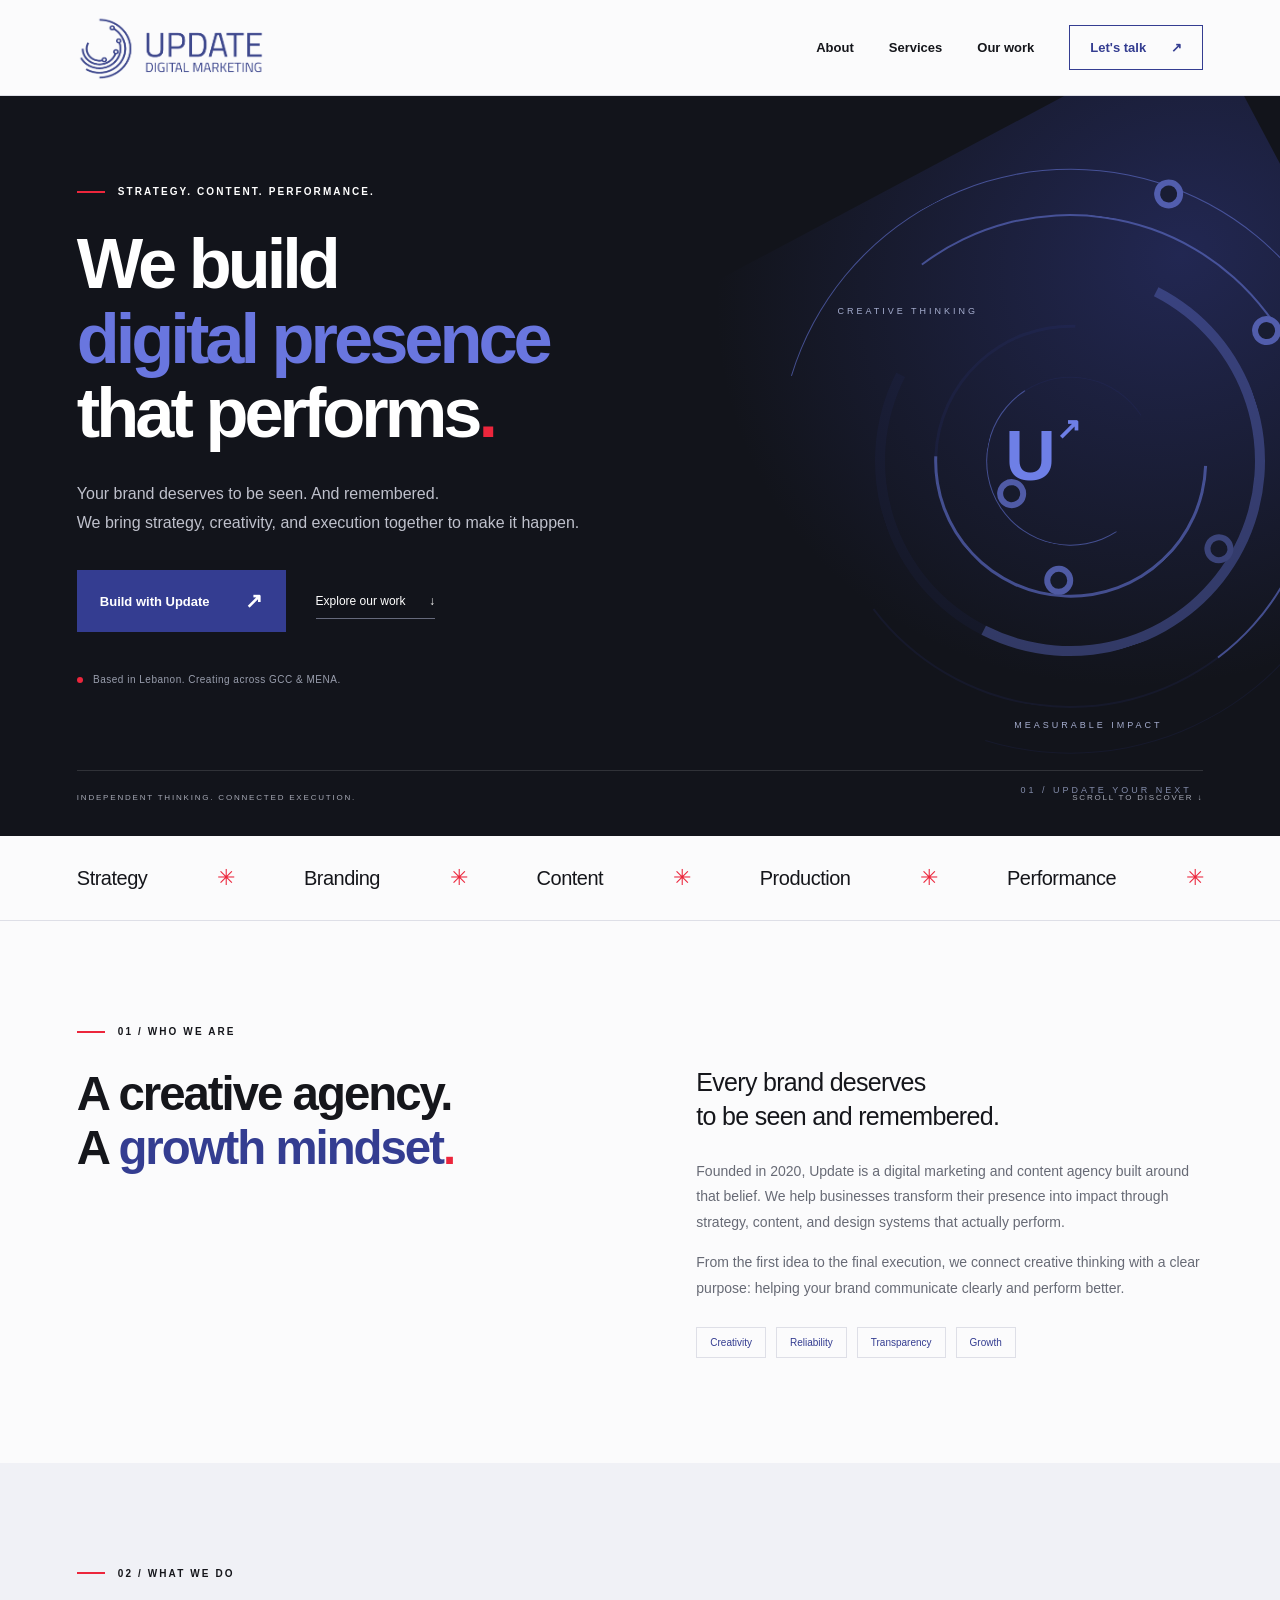
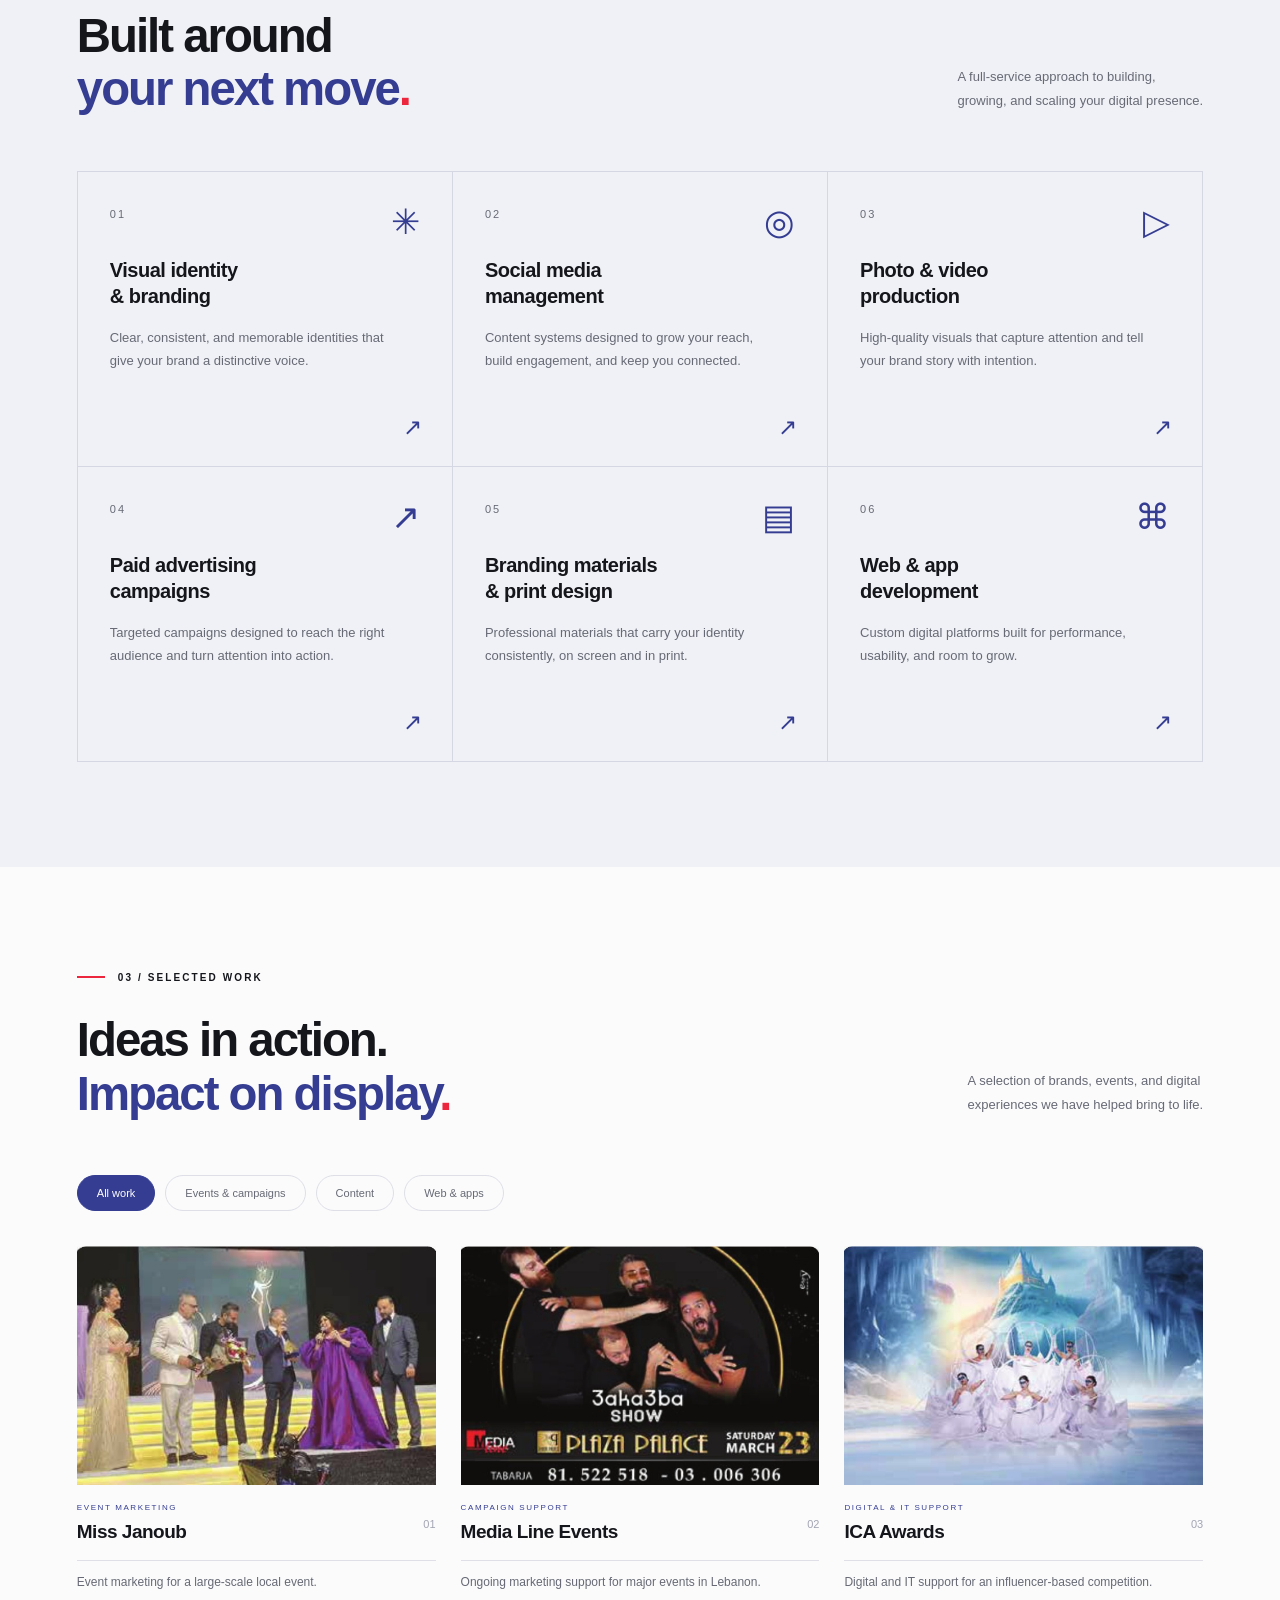
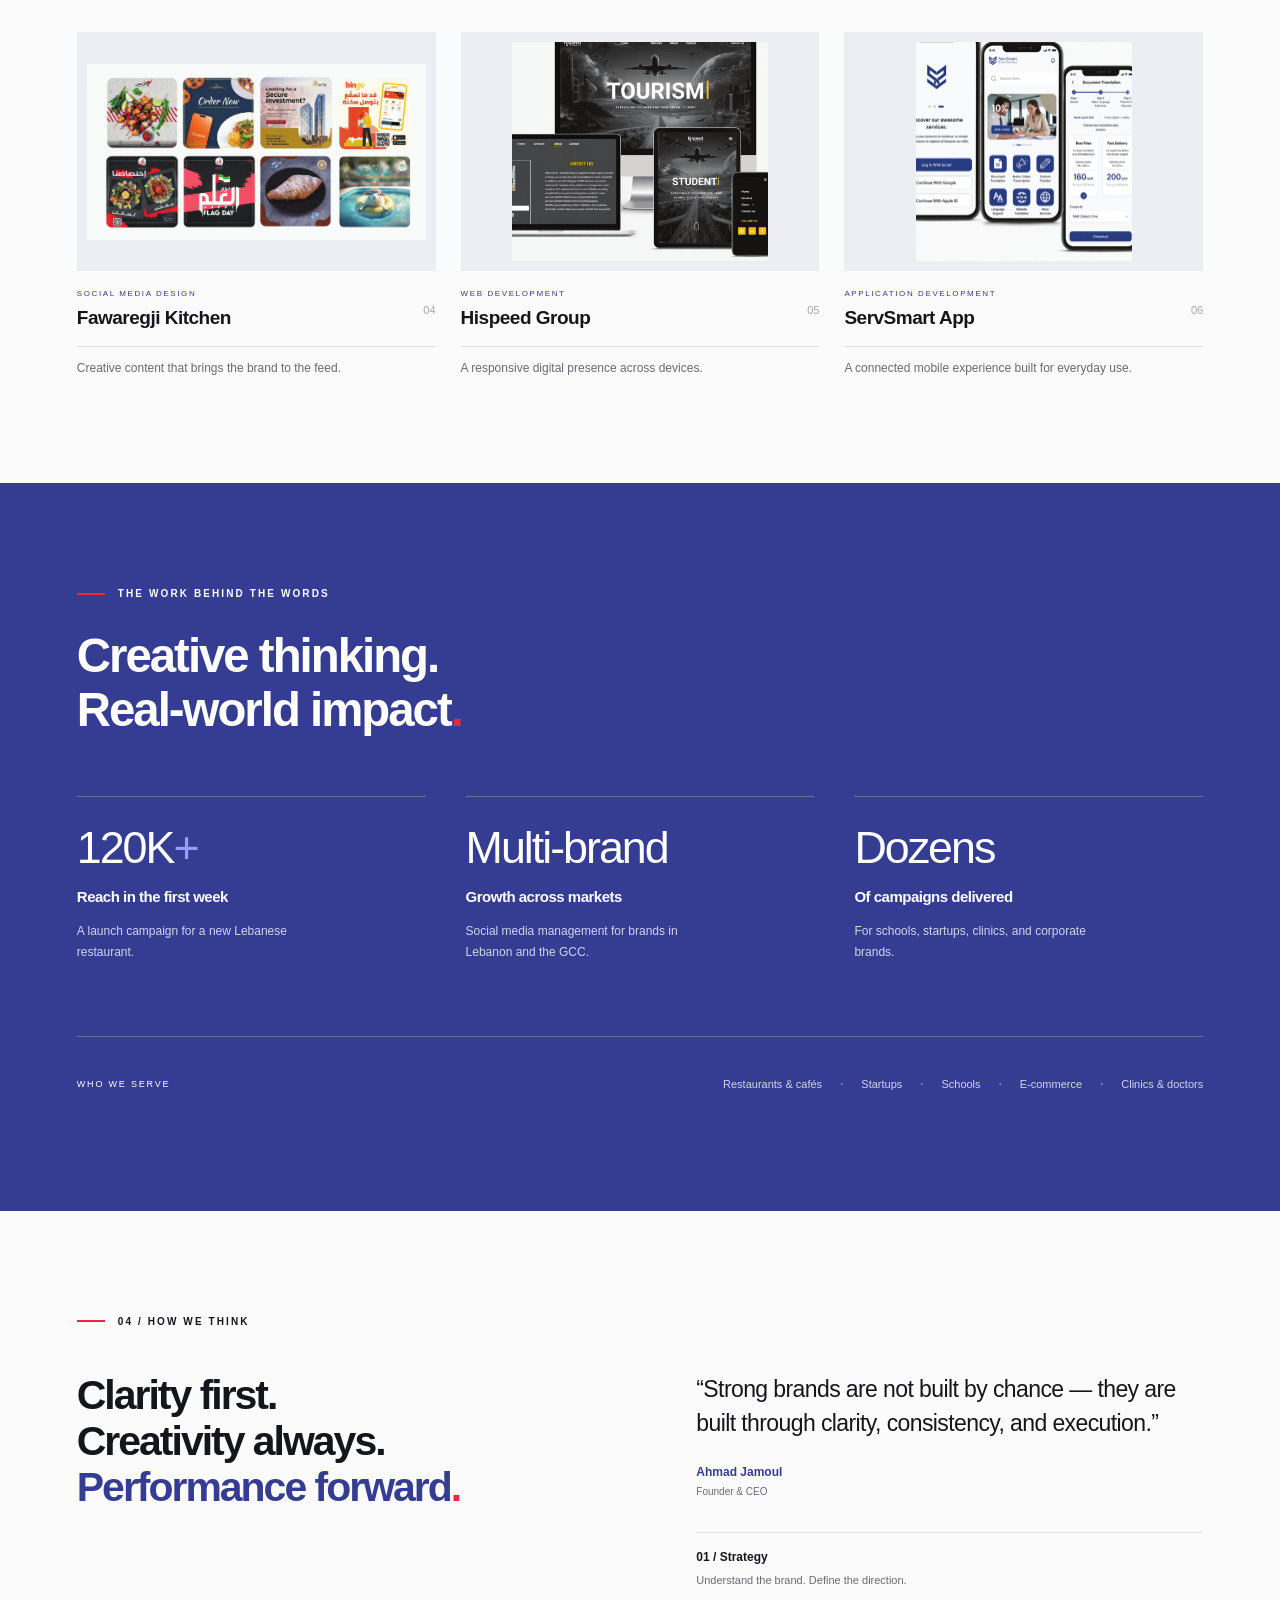
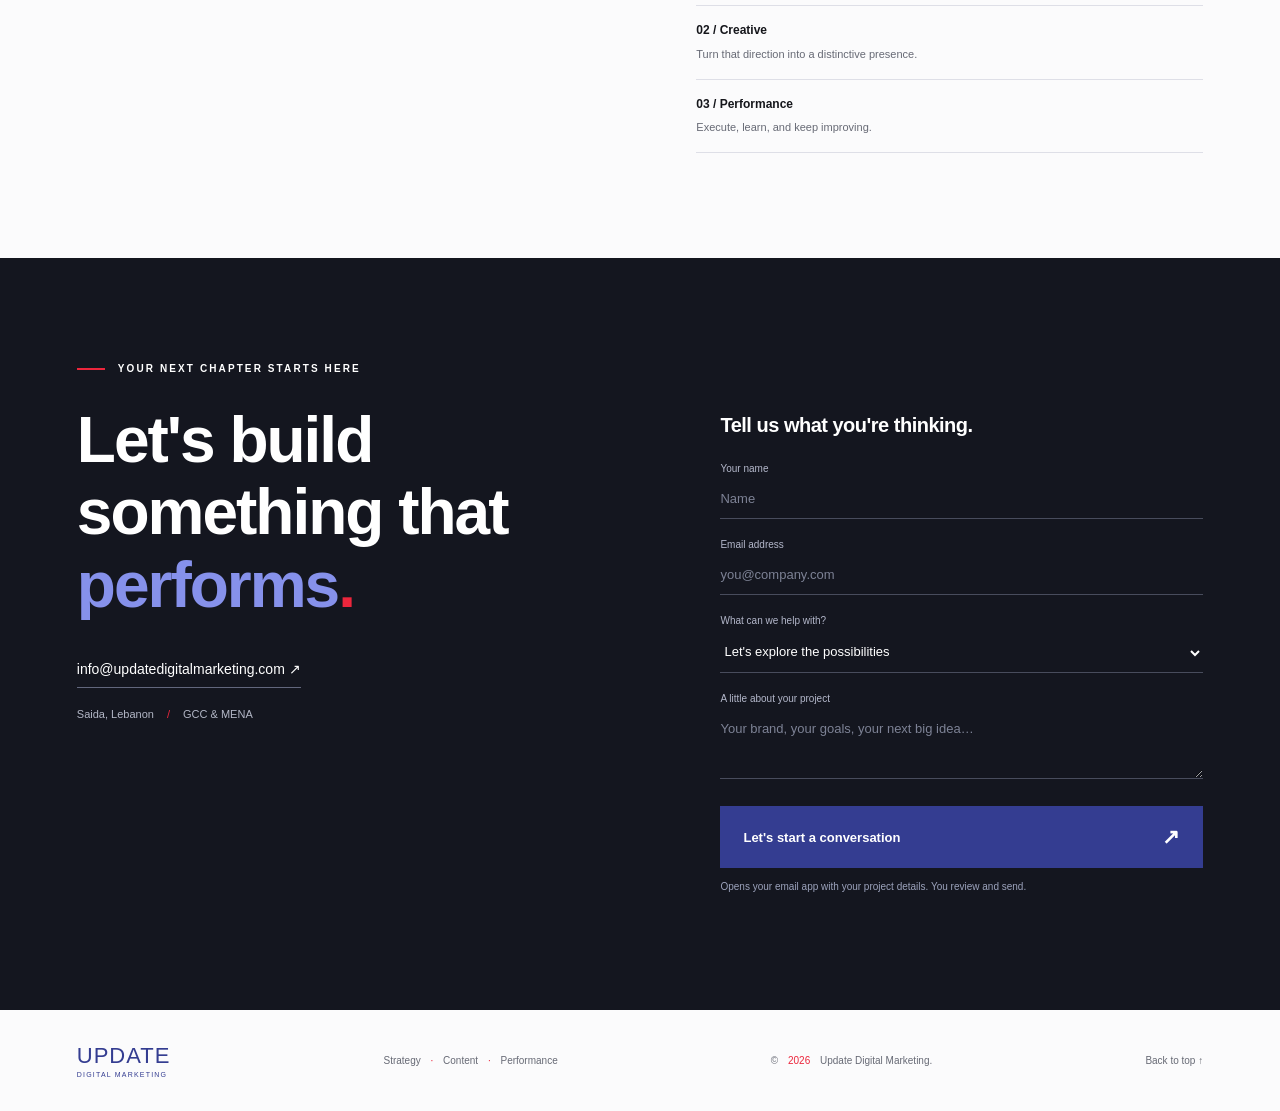
==== index.html @ fa7a7e08 "Add files via upload" ====
<!DOCTYPE html>
<html lang="en">
<head><meta charset="UTF-8"><meta name="viewport" content="width=device-width,initial-scale=1"><meta name="theme-color" content="#303988"><title>Update Digital Marketing | Built to Perform</title><meta name="description" content="Update is a digital marketing and content agency in Saida, Lebanon. Branding, social media, production, advertising, websites and apps for brands across GCC & MENA."><link rel="icon" href="assets/logo.png"><link rel="stylesheet" href="styles.css"><script src="script.js" defer></script></head>
<body>
<a class="skip" href="#main">Skip to content</a>
<header><a class="brand" href="#" aria-label="Update Digital Marketing home"><img src="assets/logo.png" width="270" height="130" alt="Update Digital Marketing"></a><button class="menu-toggle" aria-expanded="false" aria-controls="navigation">Menu <span>☰</span></button><nav id="navigation" aria-label="Main navigation"><a href="#about">About</a><a href="#services">Services</a><a href="#work">Our work</a><a class="nav-cta" href="#contact">Let's talk <span>↗</span></a></nav></header>
<main id="main">
<section class="hero" aria-labelledby="hero-title"><div class="hero-copy"><p class="eyebrow"><span class="red-line"></span> STRATEGY. CONTENT. PERFORMANCE.</p><h1 id="hero-title">We build<br><em>digital presence</em><br>that performs<span class="dot">.</span></h1><p class="intro">Your brand deserves to be seen. And remembered.<br>We bring strategy, creativity, and execution together to make it happen.</p><div class="hero-actions"><a class="button" href="#contact">Build with Update <span>↗</span></a><a class="text-link" href="#work">Explore our work <span>↓</span></a></div><p class="location"><span></span> Based in Lebanon. Creating across GCC & MENA.</p></div><div class="hero-art" aria-hidden="true"><div class="orbit o1"></div><div class="orbit o2"></div><div class="orbit o3"></div><div class="orbit o4"></div><div class="orbit o5"></div><div class="orbit-core">U<span>↗</span></div><span class="art-label label-top">CREATIVE THINKING</span><span class="art-label label-bottom">MEASURABLE IMPACT</span><div class="art-index">01 / UPDATE YOUR NEXT</div></div><div class="hero-bottom"><span>INDEPENDENT THINKING. CONNECTED EXECUTION.</span><a href="#about">SCROLL TO DISCOVER ↓</a></div></section>
<div class="disciplines" aria-label="Our disciplines"><span>Strategy</span><b>✳</b><span>Branding</span><b>✳</b><span>Content</span><b>✳</b><span>Production</span><b>✳</b><span>Performance</span><b>✳</b></div>
<section class="section about" id="about"><div><p class="eyebrow"><span class="red-line"></span> 01 / WHO WE ARE</p><h2>A creative agency.<br>A <em>growth mindset</em><span class="dot">.</span></h2></div><div class="about-copy"><p class="large">Every brand deserves<br>to be seen and remembered.</p><p>Founded in 2020, Update is a digital marketing and content agency built around that belief. We help businesses transform their presence into impact through strategy, content, and design systems that actually perform.</p><p>From the first idea to the final execution, we connect creative thinking with a clear purpose: helping your brand communicate clearly and perform better.</p><div class="values"><span>Creativity</span><span>Reliability</span><span>Transparency</span><span>Growth</span></div></div></section>
<section class="section services" id="services"><div class="section-heading"><div><p class="eyebrow"><span class="red-line"></span> 02 / WHAT WE DO</p><h2>Built around<br><em>your next move</em><span class="dot">.</span></h2></div><p>A full-service approach to building,<br>growing, and scaling your digital presence.</p></div><div class="service-grid">
<article><span class="service-no">01</span><span class="service-icon">✳</span><h3>Visual identity<br>& branding</h3><p>Clear, consistent, and memorable identities that give your brand a distinctive voice.</p><a href="#contact" aria-label="Discuss visual identity and branding">↗</a></article>
<article><span class="service-no">02</span><span class="service-icon">◎</span><h3>Social media<br>management</h3><p>Content systems designed to grow your reach, build engagement, and keep you connected.</p><a href="#contact" aria-label="Discuss social media management">↗</a></article>
<article><span class="service-no">03</span><span class="service-icon">▷</span><h3>Photo & video<br>production</h3><p>High-quality visuals that capture attention and tell your brand story with intention.</p><a href="#contact" aria-label="Discuss photo and video production">↗</a></article>
<article><span class="service-no">04</span><span class="service-icon">↗</span><h3>Paid advertising<br>campaigns</h3><p>Targeted campaigns designed to reach the right audience and turn attention into action.</p><a href="#contact" aria-label="Discuss paid advertising campaigns">↗</a></article>
<article><span class="service-no">05</span><span class="service-icon">▤</span><h3>Branding materials<br>& print design</h3><p>Professional materials that carry your identity consistently, on screen and in print.</p><a href="#contact" aria-label="Discuss branding materials and print design">↗</a></article>
<article><span class="service-no">06</span><span class="service-icon">⌘</span><h3>Web & app<br>development</h3><p>Custom digital platforms built for performance, usability, and room to grow.</p><a href="#contact" aria-label="Discuss web and app development">↗</a></article>
</div></section>
<section class="work section" id="work"><div class="section-heading"><div><p class="eyebrow"><span class="red-line"></span> 03 / SELECTED WORK</p><h2>Ideas in action.<br><em>Impact on display</em><span class="dot">.</span></h2></div><p>A selection of brands, events, and digital<br>experiences we have helped bring to life.</p></div><div class="filters" role="group" aria-label="Filter projects"><button class="active" data-filter="all" aria-pressed="true">All work</button><button data-filter="events" aria-pressed="false">Events & campaigns</button><button data-filter="content" aria-pressed="false">Content</button><button data-filter="digital" aria-pressed="false">Web & apps</button></div><p id="filter-status" class="sr-only" aria-live="polite"></p><div class="project-grid">
<article class="project" data-category="events"><div class="project-image"><img src="assets/miss-janoub.jpg" alt="Miss Janoub awards ceremony on stage" loading="lazy"></div><div class="project-meta"><div><p>EVENT MARKETING</p><h3>Miss Janoub</h3></div><span>01</span></div><p>Event marketing for a large-scale local event.</p></article>
<article class="project" data-category="events"><div class="project-image"><img src="assets/media-line.jpg" alt="Media Line Events show campaign artwork" loading="lazy"></div><div class="project-meta"><div><p>CAMPAIGN SUPPORT</p><h3>Media Line Events</h3></div><span>02</span></div><p>Ongoing marketing support for major events in Lebanon.</p></article>
<article class="project" data-category="events"><div class="project-image"><img src="assets/ica-awards.jpg" alt="ICA Awards theatrical production artwork" loading="lazy"></div><div class="project-meta"><div><p>DIGITAL & IT SUPPORT</p><h3>ICA Awards</h3></div><span>03</span></div><p>Digital and IT support for an influencer-based competition.</p></article>
<article class="project" data-category="content"><div class="project-image contain"><img src="assets/social-media.jpg" alt="Fawaregji Kitchen food and social media campaign designs" loading="lazy"></div><div class="project-meta"><div><p>SOCIAL MEDIA DESIGN</p><h3>Fawaregji Kitchen</h3></div><span>04</span></div><p>Creative content that brings the brand to the feed.</p></article>
<article class="project" data-category="digital"><div class="project-image contain"><img src="assets/web-development.jpg" alt="Hispeed Group responsive website shown across desktop and mobile screens" loading="lazy"></div><div class="project-meta"><div><p>WEB DEVELOPMENT</p><h3>Hispeed Group</h3></div><span>05</span></div><p>A responsive digital presence across devices.</p></article>
<article class="project" data-category="digital"><div class="project-image contain"><img src="assets/app-development.jpg" alt="ServSmart application interface on mobile phones" loading="lazy"></div><div class="project-meta"><div><p>APPLICATION DEVELOPMENT</p><h3>ServSmart App</h3></div><span>06</span></div><p>A connected mobile experience built for everyday use.</p></article>
</div></section>
<section class="impact section"><div class="impact-heading"><p class="eyebrow"><span class="red-line"></span> THE WORK BEHIND THE WORDS</p><h2>Creative thinking.<br>Real-world impact<span class="dot">.</span></h2></div><div class="impact-grid"><article><strong>120K<span>+</span></strong><h3>Reach in the first week</h3><p>A launch campaign for a new Lebanese restaurant.</p></article><article><strong>Multi-brand</strong><h3>Growth across markets</h3><p>Social media management for brands in Lebanon and the GCC.</p></article><article><strong>Dozens</strong><h3>Of campaigns delivered</h3><p>For schools, startups, clinics, and corporate brands.</p></article></div><div class="industries"><span>WHO WE SERVE</span><p>Restaurants & cafés <b>·</b> Startups <b>·</b> Schools <b>·</b> E-commerce <b>·</b> Clinics & doctors</p></div></section>
<section class="section approach"><p class="eyebrow"><span class="red-line"></span> 04 / HOW WE THINK</p><div class="approach-grid"><h2>Clarity first.<br>Creativity always.<br><em>Performance forward</em><span class="dot">.</span></h2><div><blockquote>“Strong brands are not built by chance — they are built through clarity, consistency, and execution.”</blockquote><p class="attribution">Ahmad Jamoul <span>Founder & CEO</span></p><div class="steps"><p><b>01 / Strategy</b> Understand the brand. Define the direction.</p><p><b>02 / Creative</b> Turn that direction into a distinctive presence.</p><p><b>03 / Performance</b> Execute, learn, and keep improving.</p></div></div></div></section>
<section class="contact section" id="contact"><p class="eyebrow"><span class="red-line"></span> YOUR NEXT CHAPTER STARTS HERE</p><div class="contact-grid"><div><h2>Let's build<br>something that<br><em>performs</em><span class="dot">.</span></h2><a class="email-link" href="mailto:info@updatedigitalmarketing.com">info@updatedigitalmarketing.com ↗</a><p>Saida, Lebanon <span class="dot">/</span> GCC & MENA</p></div><form id="project-form"><h3>Tell us what you're thinking.</h3><label for="name">Your name</label><input id="name" name="name" autocomplete="name" placeholder="Name" required maxlength="120"><label for="email">Email address</label><input id="email" name="email" type="email" autocomplete="email" placeholder="you@company.com" required><label for="service">What can we help with?</label><select id="service" name="service"><option>Let's explore the possibilities</option><option>Visual identity & branding</option><option>Social media management</option><option>Photo & video production</option><option>Paid advertising campaigns</option><option>Branding materials & print design</option><option>Web & app development</option></select><label for="message">A little about your project</label><textarea id="message" name="message" rows="3" placeholder="Your brand, your goals, your next big idea…" required maxlength="5000"></textarea><button class="button" type="submit">Let's start a conversation <span>↗</span></button><p class="form-note">Opens your email app with your project details. You review and send.</p><p id="form-status" role="status"></p></form></div></section>
</main><footer><a class="footer-brand" href="#">UPDATE<span>DIGITAL MARKETING</span></a><p>Strategy <span>·</span> Content <span>·</span> Performance</p><p>© <span id="year">2026</span> Update Digital Marketing.</p><a href="#main">Back to top ↑</a></footer>
</body></html>
---- styles.css ----
:root{--blue:#343d91;--ink:#15161b;--muted:#676a75;--red:#ec263c;--paper:#fbfbfc;--line:#dedfe7}*{box-sizing:border-box}html{scroll-behavior:smooth;scroll-padding-top:95px}body{margin:0;background:var(--paper);color:var(--ink);font-family:Arial,Helvetica,sans-serif;-webkit-font-smoothing:antialiased}a{color:inherit;text-decoration:none}button,input,select,textarea{font:inherit}button,a,input,select,textarea{-webkit-tap-highlight-color:transparent}a:focus-visible,button:focus-visible,input:focus-visible,select:focus-visible,textarea:focus-visible{outline:3px solid var(--red);outline-offset:5px}.skip{position:fixed;top:-80px;left:20px;background:white;padding:15px;z-index:100}.skip:focus{top:10px}header{height:96px;display:flex;align-items:center;justify-content:space-between;padding:0 6%;background:rgba(251,251,252,.97);border-bottom:1px solid var(--line);position:sticky;top:0;z-index:20}.brand img{width:190px;height:auto;display:block}nav{display:flex;align-items:center;gap:35px;font-size:13px;font-weight:600}nav>a:hover{color:var(--blue)}.nav-cta{border:1px solid var(--blue);padding:14px 20px;color:var(--blue);min-width:130px;display:flex;justify-content:space-between;gap:25px}.menu-toggle{display:none}.hero{position:relative;overflow:hidden;background:#12141b;color:white;padding:90px 6% 0;min-height:740px}.hero-copy{position:relative;z-index:2;width:66%;padding-bottom:75px}.eyebrow{font-size:10px;font-weight:600;letter-spacing:2.1px;display:flex;align-items:center;gap:13px;margin:0 0 30px}.red-line{width:28px;height:2px;background:var(--red);display:inline-block;flex-shrink:0}h1{font-size:clamp(48px,5.5vw,84px);line-height:1.06;letter-spacing:-4px;margin:0 0 29px;font-weight:700}em{font-style:normal;color:var(--blue)}.hero em{color:#6976df}.dot{color:var(--red)}.intro{font-size:16px;line-height:1.8;color:#bfc1cc;max-width:520px}.hero-actions{display:flex;align-items:center;gap:30px;margin-top:33px}.button{background:var(--blue);color:white;padding:19px 23px;display:inline-flex;justify-content:space-between;align-items:center;gap:35px;font-size:13px;font-weight:600;border:0;cursor:pointer;transition:background .2s,transform .2s}.button:hover{background:#4b56b1;transform:translateY(-2px)}.button span{font-size:21px}.text-link{font-size:12px;border-bottom:1px solid #666a7c;padding:10px 0}.text-link span{margin-left:20px}.location{font-size:10px;letter-spacing:.5px;color:#999ead;margin-top:42px}.location>span{display:inline-block;width:6px;height:6px;border-radius:50%;background:var(--red);margin-right:7px}.hero-art{position:absolute;right:-9%;top:40px;width:650px;height:650px;background:radial-gradient(ellipse at 80% 30%,#343d9177,transparent 65%);transform:rotate(-28deg)}.orbit{border:1px solid #5866bc;border-left-color:transparent;border-bottom-color:#343d9133;border-radius:50%;position:absolute;inset:5%;opacity:.7}.orbit:after{content:'';position:absolute;top:15%;right:11%;width:17px;height:17px;border:6px solid #6877d9;border-radius:50%;background:#171b2b}.o2{inset:12%;border-width:2px;transform:rotate(36deg)}.o3{inset:20%;border-width:10px;transform:rotate(100deg);opacity:.45}.o4{inset:29%;border-width:3px;transform:rotate(165deg)}.o5{inset:37%;border-width:1px;transform:rotate(220deg)}.orbit-core{position:absolute;inset:43% 40%;font-size:70px;font-weight:bold;color:#6e7fe6;transform:rotate(28deg)}.orbit-core span{font-size:30px;position:absolute;top:-5px}.art-label{position:absolute;font-size:9px;letter-spacing:3px;transform:rotate(28deg);color:#a6aecf}.label-top{top:17%;left:28%}.label-bottom{bottom:12%;left:22%}.art-index{position:absolute;bottom:2%;left:18%;font-size:9px;letter-spacing:3px;transform:rotate(28deg);color:#828ba9}.hero-bottom{border-top:1px solid #ffffff20;display:flex;justify-content:space-between;padding:22px 0;font-size:8px;letter-spacing:1.8px;color:#a6a9b5;position:relative;z-index:3}.disciplines{padding:29px 6%;display:flex;align-items:center;justify-content:space-between;border-bottom:1px solid var(--line);font-size:20px;letter-spacing:-.5px}.disciplines b{color:var(--red);font-size:22px;font-weight:400}.section{padding:105px 6%;scroll-margin-top:0}h2{font-size:clamp(34px,3.7vw,55px);line-height:1.13;letter-spacing:-2px;margin:0;font-weight:600}.about{display:grid;grid-template-columns:1fr 1fr;gap:10%}.about-copy{padding-top:40px}.about-copy .large{font-size:25px;line-height:1.35;color:var(--ink);letter-spacing:-.7px;margin-top:0}.about-copy p{font-size:14px;line-height:1.85;color:var(--muted);max-width:520px}.values{display:flex;flex-wrap:wrap;gap:10px;margin-top:25px}.values span{font-size:10px;border:1px solid var(--line);padding:9px 13px;color:var(--blue)}.services{background:#f0f1f6}.section-heading{display:flex;justify-content:space-between;align-items:flex-end;gap:40px;margin-bottom:55px}.section-heading>p{font-size:13px;line-height:1.8;color:var(--muted);margin:0 0 4px}.service-grid{display:grid;grid-template-columns:repeat(3,1fr);border-top:1px solid #d5d7e2;border-left:1px solid #d5d7e2}.service-grid article{padding:32px;position:relative;border-right:1px solid #d5d7e2;border-bottom:1px solid #d5d7e2;min-height:295px;transition:background .2s}.service-grid article:hover{background:#fff}.service-no{font-size:11px;letter-spacing:2px;color:var(--muted)}.service-icon{float:right;color:var(--blue);font-size:35px;line-height:1}h3{font-size:20px;line-height:1.3;letter-spacing:-.5px}.service-grid h3{margin:35px 0 17px}.service-grid p{font-size:13px;line-height:1.8;color:var(--muted);padding-right:15px}.service-grid a{position:absolute;right:25px;bottom:20px;font-size:23px;color:var(--blue);padding:5px}.filters{display:flex;gap:10px;margin-bottom:35px;flex-wrap:wrap}.filters button{border:1px solid var(--line);padding:11px 19px;background:transparent;cursor:pointer;font-size:11px;color:var(--muted);border-radius:30px}.filters button.active,.filters button:hover{background:var(--blue);color:#fff;border-color:var(--blue)}.project-grid{display:grid;grid-template-columns:repeat(3,1fr);gap:40px 25px}.project[hidden]{display:none}.project-image{aspect-ratio:1.5;background:#eceef3;overflow:hidden}.project-image img{width:100%;height:100%;object-fit:cover;display:block;transition:transform .5s}.project:hover img{transform:scale(1.04)}.project-image.contain img{object-fit:contain;padding:10px}.project-meta{display:flex;justify-content:space-between;align-items:center;border-bottom:1px solid var(--line);padding:18px 0 15px}.project-meta p{font-size:8px;letter-spacing:1.6px;color:var(--blue);margin:0 0 8px}.project-meta h3{margin:0;font-size:19px}.project-meta>span{font-size:11px;color:#a2a5b2}.project>p{font-size:12px;line-height:1.6;color:var(--muted);margin-bottom:0}.impact{background:var(--blue);color:white}.impact h2{max-width:620px}.impact-grid{display:grid;grid-template-columns:repeat(3,1fr);gap:40px;margin:60px 0}.impact-grid article{border-top:1px solid #ffffff40;padding-top:25px}.impact-grid strong{font-size:clamp(29px,3.5vw,55px);font-weight:500;letter-spacing:-2px}.impact-grid strong span{color:#929ef7}.impact-grid h3{font-size:15px;margin:14px 0}.impact-grid p{font-size:12px;line-height:1.8;color:#d0d4ef;max-width:260px}.industries{border-top:1px solid #ffffff40;padding-top:25px;display:flex;justify-content:space-between;align-items:center;gap:25px}.industries>span{font-size:9px;letter-spacing:1.8px}.industries p{font-size:11px;color:#d0d4ef;line-height:2}.industries b{margin:0 15px;color:#919ae1}.approach-grid{display:grid;grid-template-columns:1fr 1fr;gap:10%;margin-top:45px}.approach-grid h2{font-size:clamp(30px,3.2vw,48px)}blockquote{font-size:23px;line-height:1.5;letter-spacing:-.6px;margin:0 0 24px}.attribution{color:var(--blue);font-size:12px;font-weight:600}.attribution span{display:block;color:var(--muted);font-size:10px;font-weight:400;margin-top:7px}.steps{margin-top:35px;border-top:1px solid var(--line)}.steps p{font-size:11px;color:var(--muted);padding:14px 0;border-bottom:1px solid var(--line);margin:0;line-height:1.8}.steps b{display:block;color:var(--ink);font-size:12px;margin-bottom:3px}.contact{background:#14161f;color:white}.contact-grid{display:grid;grid-template-columns:1.1fr 1fr;gap:10%}.contact h2{font-size:clamp(43px,5vw,74px)}.contact em{color:#8691eb}.email-link{display:inline-block;margin-top:40px;font-size:14px;padding-bottom:10px;border-bottom:1px solid #62677d;overflow-wrap:anywhere}.contact-grid>div>p{font-size:11px;color:#b3b7c6;margin-top:20px}.contact-grid>div>p span{padding:0 10px}form{padding-top:8px}form h3{font-size:20px;margin:0 0 25px}label{font-size:10px;display:block;color:#b4b8cb;margin-top:20px;margin-bottom:7px}input,select,textarea{width:100%;border:0;border-bottom:1px solid #484c5c;border-radius:0;background:transparent;color:white;padding:10px 0 12px;font-size:13px;resize:vertical}select option{background:#14161f}input::placeholder,textarea::placeholder{color:#7d8295}form .button{width:100%;margin-top:23px}.form-note,#form-status{font-size:10px;line-height:1.7;color:#9ca3bc}footer{padding:33px 6%;display:flex;align-items:center;justify-content:space-between;gap:25px;font-size:10px;color:var(--muted)}.footer-brand{font-size:22px;letter-spacing:1px;color:var(--blue)}.footer-brand span{display:block;font-size:7px;letter-spacing:1.2px;margin-top:2px}footer p>span{color:var(--red);padding:0 7px}.sr-only{position:absolute;width:1px;height:1px;padding:0;overflow:hidden;clip:rect(0,0,0,0);white-space:nowrap;border:0}@media(min-width:1600px){header,.section,.hero,.disciplines,footer{padding-left:max(6%,calc((100vw - 1400px)/2));padding-right:max(6%,calc((100vw - 1400px)/2))}}@media(max-width:1000px){.hero-art{right:-30%;opacity:.7}.hero-copy{width:80%}h1{letter-spacing:-2.5px}.service-grid article{padding:25px}.section{padding-top:80px;padding-bottom:80px}.project-grid{grid-template-columns:repeat(2,1fr)}.contact-grid{gap:6%}.email-link{font-size:12px}.disciplines{font-size:15px}.industries{align-items:flex-start;flex-direction:column;gap:5px}footer{flex-wrap:wrap}.hero{min-height:auto}}@media(max-width:650px){header{height:78px;padding:0 6%}.brand img{width:155px}.menu-toggle{display:flex;gap:16px;align-items:center;border:1px solid var(--line);background:none;padding:10px;font-size:11px;color:var(--blue)}nav{display:none;position:absolute;top:78px;left:0;right:0;background:var(--paper);padding:25px 6%;border-bottom:1px solid var(--line);align-items:stretch;gap:24px}nav.open{display:flex;flex-direction:column}.nav-cta{max-width:180px}.hero{padding-top:62px}.hero-copy{width:100%;padding-bottom:60px}.hero .eyebrow{font-size:8px;letter-spacing:1.4px}h1{font-size:clamp(39px,9.5vw,60px);letter-spacing:-2px}.hero-art{width:500px;height:500px;right:-340px;top:10px;opacity:.4}.intro{font-size:13px;max-width:90%}.intro br{display:none}.hero-actions{gap:20px}.button{font-size:11px;padding:16px 18px;gap:20px}.text-link{font-size:10px}.location{font-size:8px;line-height:1.8}.hero-bottom{font-size:7px;letter-spacing:1px;gap:20px;line-height:1.7}.hero-bottom span{max-width:155px}.disciplines{gap:10px;flex-wrap:wrap;justify-content:center;padding:24px 5%;font-size:12px}.disciplines b{font-size:15px}.section{padding:65px 6%}.about,.approach-grid,.contact-grid{grid-template-columns:1fr;gap:35px}.about-copy{padding-top:0}.eyebrow{font-size:8px;letter-spacing:1.6px;margin-bottom:25px}h2{font-size:36px;letter-spacing:-1.5px}.about-copy .large{font-size:23px}.section-heading{flex-direction:column;align-items:flex-start;gap:25px;margin-bottom:35px}.section-heading>p{font-size:12px}.service-grid{grid-template-columns:1fr 1fr}.service-grid article{min-height:285px;padding:20px 16px}.service-grid h3{font-size:17px;letter-spacing:-.4px;margin-top:32px}.service-grid p{font-size:11px;padding-right:0}.service-icon{font-size:28px}.service-grid a{bottom:12px;right:12px}.project-grid{grid-template-columns:1fr;gap:35px}.filters{gap:7px}.filters button{font-size:10px;padding:9px 12px}.impact-grid{grid-template-columns:1fr;gap:25px;margin:35px 0}.impact-grid strong{font-size:43px}.impact-grid p{max-width:none}.industries b{margin:0 7px}.approach-grid{margin-top:30px}.approach-grid h2{font-size:34px}blockquote{font-size:22px}.contact h2{font-size:50px}.contact-grid{gap:50px}.email-link{font-size:13px;margin-top:30px}footer{display:grid;grid-template-columns:1fr 1fr;padding:30px 6%;gap:18px}footer p{font-size:8px}footer>a:last-child{text-align:right}html{scroll-padding-top:77px}}@media(prefers-reduced-motion:reduce){html{scroll-behavior:auto}*,*:before,*:after{transition:none!important;animation:none!important}}
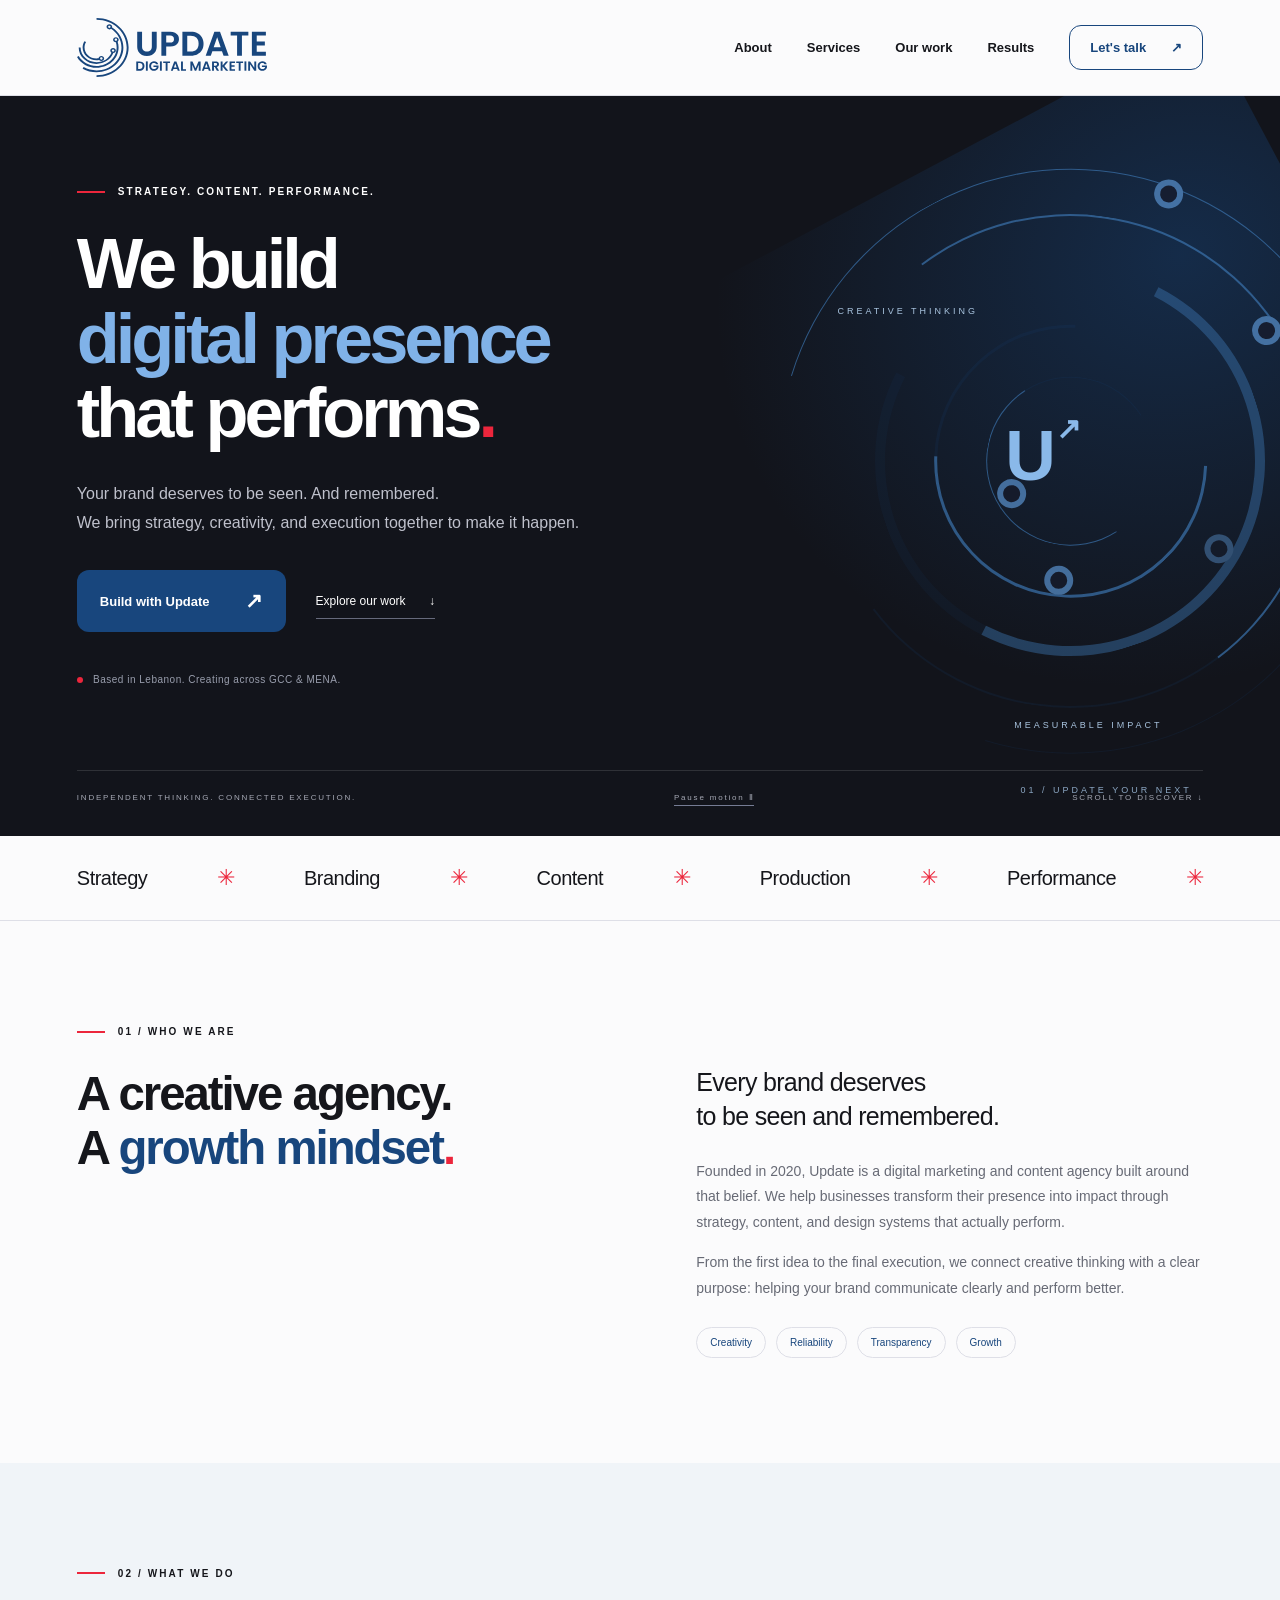
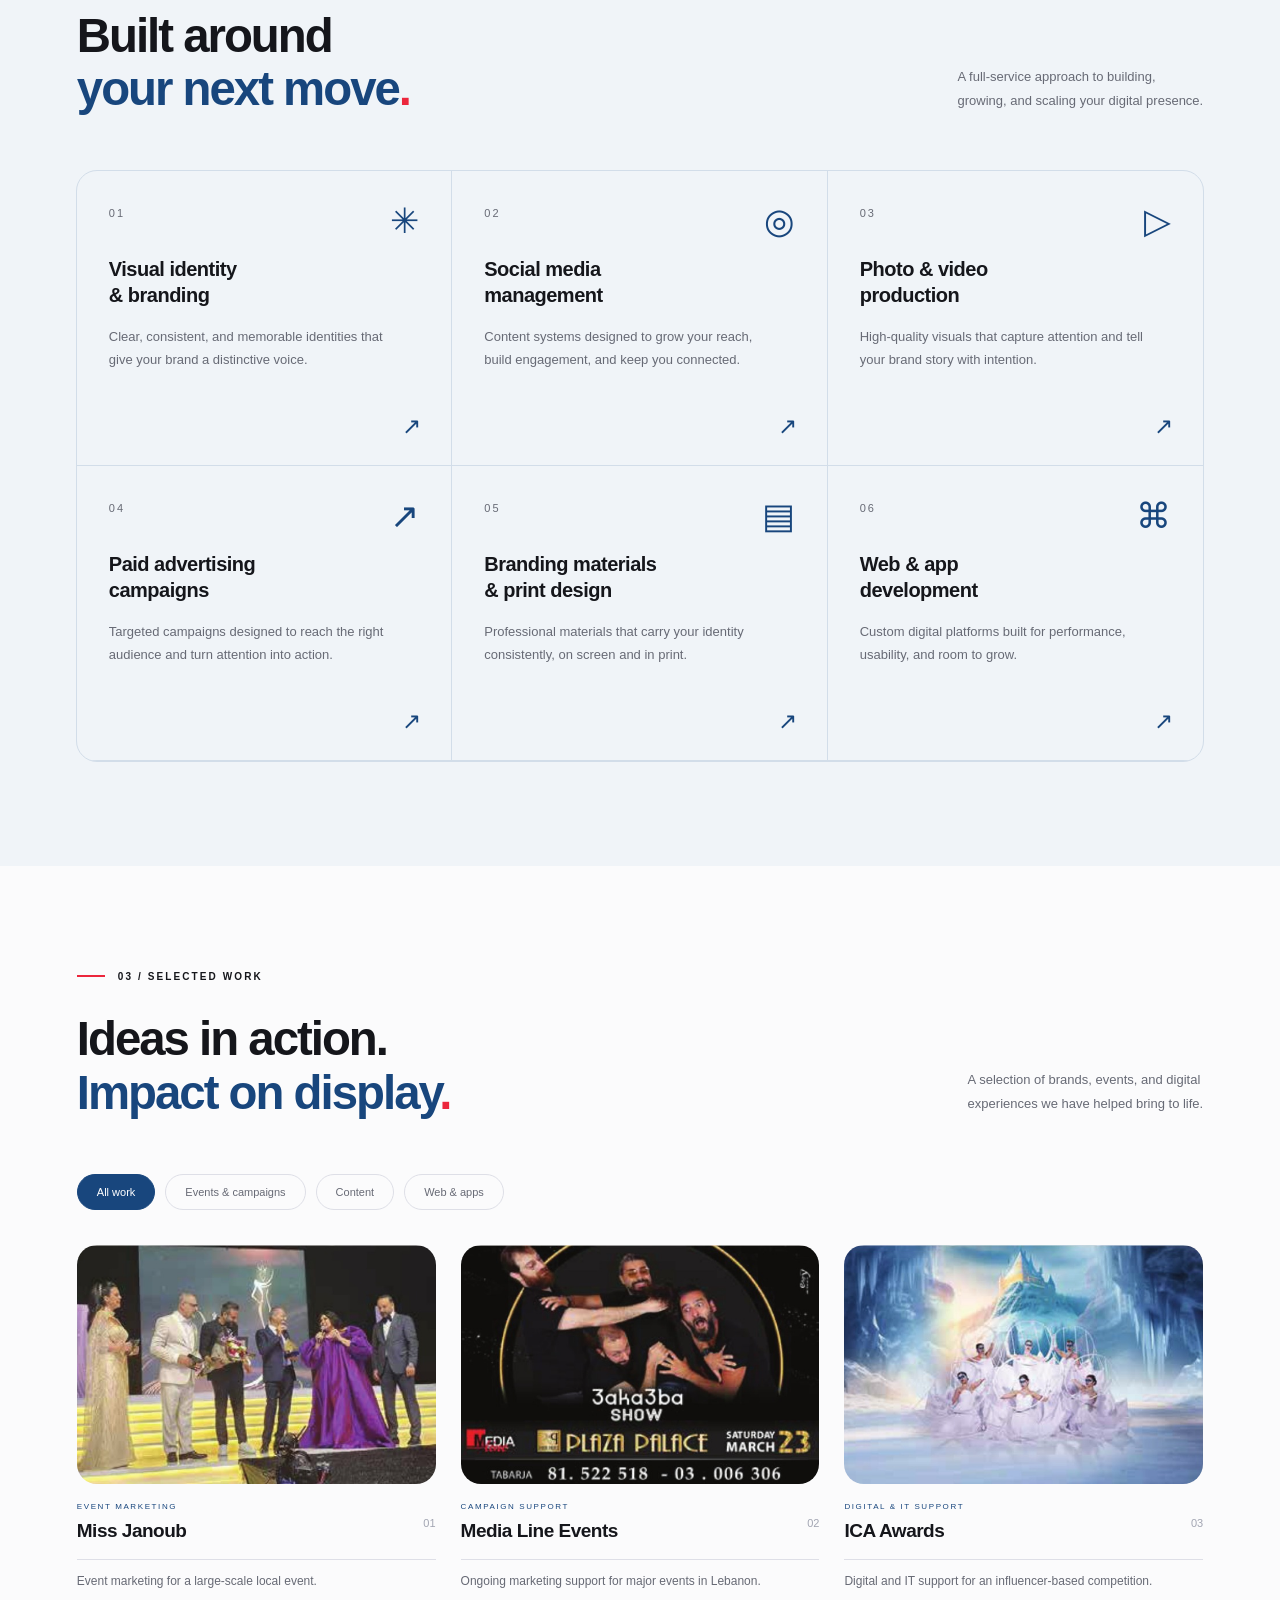
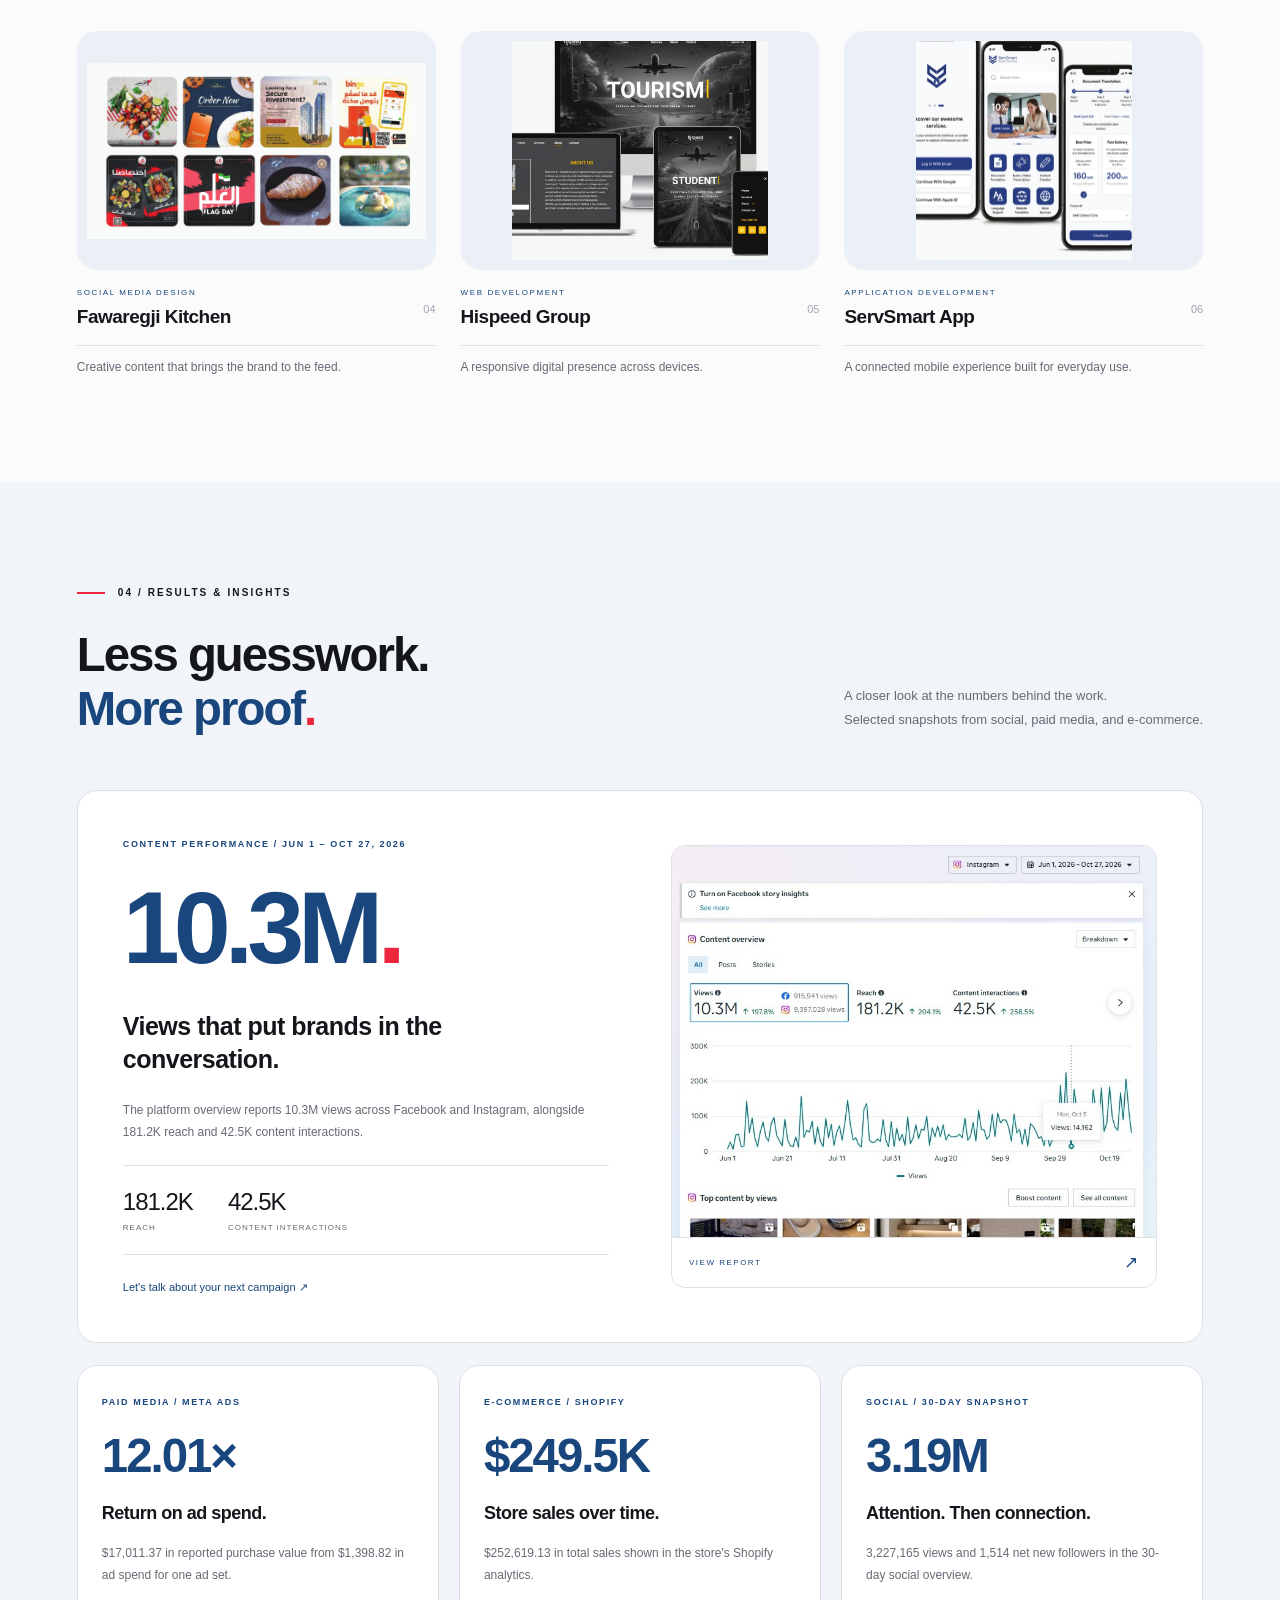
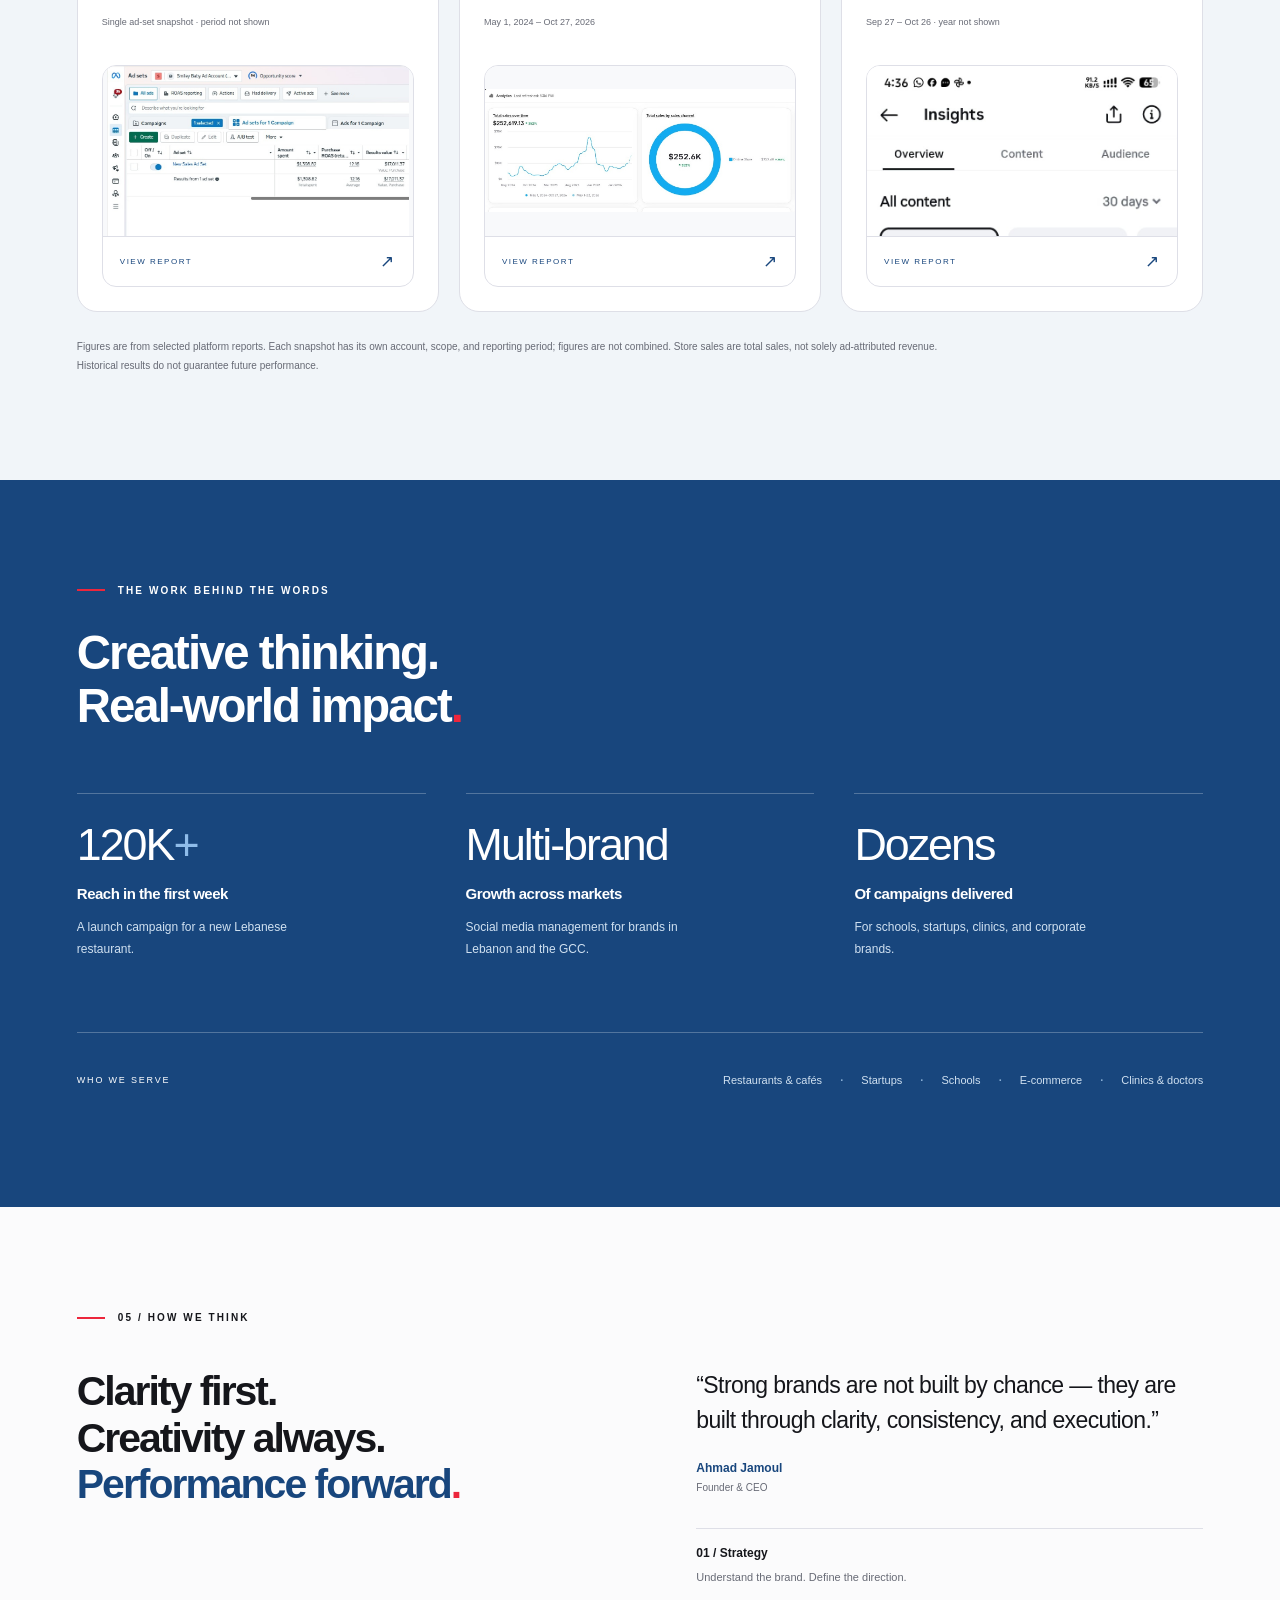
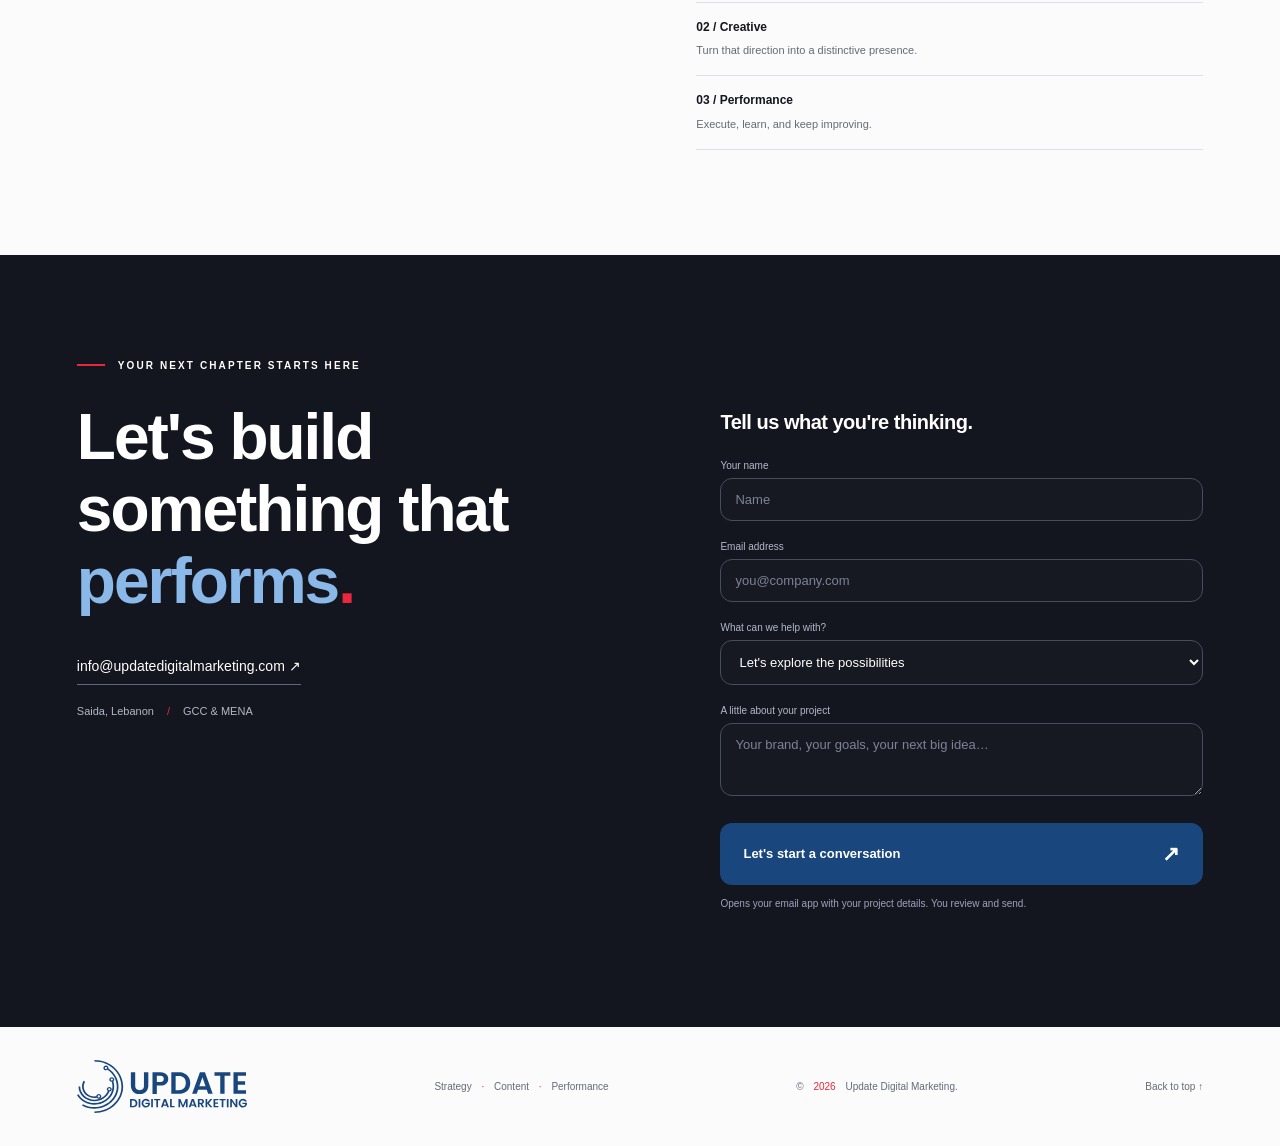
==== commit e3e0c362: "Add files via upload" ====
--- a/index.html
+++ b/index.html
@@ -1,31 +1,45 @@
-<!DOCTYPE html>
-<html lang="en">
-<head><meta charset="UTF-8"><meta name="viewport" content="width=device-width,initial-scale=1"><meta name="theme-color" content="#303988"><title>Update Digital Marketing | Built to Perform</title><meta name="description" content="Update is a digital marketing and content agency in Saida, Lebanon. Branding, social media, production, advertising, websites and apps for brands across GCC & MENA."><link rel="icon" href="assets/logo.png"><link rel="stylesheet" href="styles.css"><script src="script.js" defer></script></head>
-<body>
-<a class="skip" href="#main">Skip to content</a>
-<header><a class="brand" href="#" aria-label="Update Digital Marketing home"><img src="assets/logo.png" width="270" height="130" alt="Update Digital Marketing"></a><button class="menu-toggle" aria-expanded="false" aria-controls="navigation">Menu <span>☰</span></button><nav id="navigation" aria-label="Main navigation"><a href="#about">About</a><a href="#services">Services</a><a href="#work">Our work</a><a class="nav-cta" href="#contact">Let's talk <span>↗</span></a></nav></header>
-<main id="main">
-<section class="hero" aria-labelledby="hero-title"><div class="hero-copy"><p class="eyebrow"><span class="red-line"></span> STRATEGY. CONTENT. PERFORMANCE.</p><h1 id="hero-title">We build<br><em>digital presence</em><br>that performs<span class="dot">.</span></h1><p class="intro">Your brand deserves to be seen. And remembered.<br>We bring strategy, creativity, and execution together to make it happen.</p><div class="hero-actions"><a class="button" href="#contact">Build with Update <span>↗</span></a><a class="text-link" href="#work">Explore our work <span>↓</span></a></div><p class="location"><span></span> Based in Lebanon. Creating across GCC & MENA.</p></div><div class="hero-art" aria-hidden="true"><div class="orbit o1"></div><div class="orbit o2"></div><div class="orbit o3"></div><div class="orbit o4"></div><div class="orbit o5"></div><div class="orbit-core">U<span>↗</span></div><span class="art-label label-top">CREATIVE THINKING</span><span class="art-label label-bottom">MEASURABLE IMPACT</span><div class="art-index">01 / UPDATE YOUR NEXT</div></div><div class="hero-bottom"><span>INDEPENDENT THINKING. CONNECTED EXECUTION.</span><a href="#about">SCROLL TO DISCOVER ↓</a></div></section>
-<div class="disciplines" aria-label="Our disciplines"><span>Strategy</span><b>✳</b><span>Branding</span><b>✳</b><span>Content</span><b>✳</b><span>Production</span><b>✳</b><span>Performance</span><b>✳</b></div>
-<section class="section about" id="about"><div><p class="eyebrow"><span class="red-line"></span> 01 / WHO WE ARE</p><h2>A creative agency.<br>A <em>growth mindset</em><span class="dot">.</span></h2></div><div class="about-copy"><p class="large">Every brand deserves<br>to be seen and remembered.</p><p>Founded in 2020, Update is a digital marketing and content agency built around that belief. We help businesses transform their presence into impact through strategy, content, and design systems that actually perform.</p><p>From the first idea to the final execution, we connect creative thinking with a clear purpose: helping your brand communicate clearly and perform better.</p><div class="values"><span>Creativity</span><span>Reliability</span><span>Transparency</span><span>Growth</span></div></div></section>
-<section class="section services" id="services"><div class="section-heading"><div><p class="eyebrow"><span class="red-line"></span> 02 / WHAT WE DO</p><h2>Built around<br><em>your next move</em><span class="dot">.</span></h2></div><p>A full-service approach to building,<br>growing, and scaling your digital presence.</p></div><div class="service-grid">
-<article><span class="service-no">01</span><span class="service-icon">✳</span><h3>Visual identity<br>& branding</h3><p>Clear, consistent, and memorable identities that give your brand a distinctive voice.</p><a href="#contact" aria-label="Discuss visual identity and branding">↗</a></article>
-<article><span class="service-no">02</span><span class="service-icon">◎</span><h3>Social media<br>management</h3><p>Content systems designed to grow your reach, build engagement, and keep you connected.</p><a href="#contact" aria-label="Discuss social media management">↗</a></article>
-<article><span class="service-no">03</span><span class="service-icon">▷</span><h3>Photo & video<br>production</h3><p>High-quality visuals that capture attention and tell your brand story with intention.</p><a href="#contact" aria-label="Discuss photo and video production">↗</a></article>
-<article><span class="service-no">04</span><span class="service-icon">↗</span><h3>Paid advertising<br>campaigns</h3><p>Targeted campaigns designed to reach the right audience and turn attention into action.</p><a href="#contact" aria-label="Discuss paid advertising campaigns">↗</a></article>
-<article><span class="service-no">05</span><span class="service-icon">▤</span><h3>Branding materials<br>& print design</h3><p>Professional materials that carry your identity consistently, on screen and in print.</p><a href="#contact" aria-label="Discuss branding materials and print design">↗</a></article>
-<article><span class="service-no">06</span><span class="service-icon">⌘</span><h3>Web & app<br>development</h3><p>Custom digital platforms built for performance, usability, and room to grow.</p><a href="#contact" aria-label="Discuss web and app development">↗</a></article>
-</div></section>
-<section class="work section" id="work"><div class="section-heading"><div><p class="eyebrow"><span class="red-line"></span> 03 / SELECTED WORK</p><h2>Ideas in action.<br><em>Impact on display</em><span class="dot">.</span></h2></div><p>A selection of brands, events, and digital<br>experiences we have helped bring to life.</p></div><div class="filters" role="group" aria-label="Filter projects"><button class="active" data-filter="all" aria-pressed="true">All work</button><button data-filter="events" aria-pressed="false">Events & campaigns</button><button data-filter="content" aria-pressed="false">Content</button><button data-filter="digital" aria-pressed="false">Web & apps</button></div><p id="filter-status" class="sr-only" aria-live="polite"></p><div class="project-grid">
-<article class="project" data-category="events"><div class="project-image"><img src="assets/miss-janoub.jpg" alt="Miss Janoub awards ceremony on stage" loading="lazy"></div><div class="project-meta"><div><p>EVENT MARKETING</p><h3>Miss Janoub</h3></div><span>01</span></div><p>Event marketing for a large-scale local event.</p></article>
-<article class="project" data-category="events"><div class="project-image"><img src="assets/media-line.jpg" alt="Media Line Events show campaign artwork" loading="lazy"></div><div class="project-meta"><div><p>CAMPAIGN SUPPORT</p><h3>Media Line Events</h3></div><span>02</span></div><p>Ongoing marketing support for major events in Lebanon.</p></article>
-<article class="project" data-category="events"><div class="project-image"><img src="assets/ica-awards.jpg" alt="ICA Awards theatrical production artwork" loading="lazy"></div><div class="project-meta"><div><p>DIGITAL & IT SUPPORT</p><h3>ICA Awards</h3></div><span>03</span></div><p>Digital and IT support for an influencer-based competition.</p></article>
-<article class="project" data-category="content"><div class="project-image contain"><img src="assets/social-media.jpg" alt="Fawaregji Kitchen food and social media campaign designs" loading="lazy"></div><div class="project-meta"><div><p>SOCIAL MEDIA DESIGN</p><h3>Fawaregji Kitchen</h3></div><span>04</span></div><p>Creative content that brings the brand to the feed.</p></article>
-<article class="project" data-category="digital"><div class="project-image contain"><img src="assets/web-development.jpg" alt="Hispeed Group responsive website shown across desktop and mobile screens" loading="lazy"></div><div class="project-meta"><div><p>WEB DEVELOPMENT</p><h3>Hispeed Group</h3></div><span>05</span></div><p>A responsive digital presence across devices.</p></article>
-<article class="project" data-category="digital"><div class="project-image contain"><img src="assets/app-development.jpg" alt="ServSmart application interface on mobile phones" loading="lazy"></div><div class="project-meta"><div><p>APPLICATION DEVELOPMENT</p><h3>ServSmart App</h3></div><span>06</span></div><p>A connected mobile experience built for everyday use.</p></article>
-</div></section>
-<section class="impact section"><div class="impact-heading"><p class="eyebrow"><span class="red-line"></span> THE WORK BEHIND THE WORDS</p><h2>Creative thinking.<br>Real-world impact<span class="dot">.</span></h2></div><div class="impact-grid"><article><strong>120K<span>+</span></strong><h3>Reach in the first week</h3><p>A launch campaign for a new Lebanese restaurant.</p></article><article><strong>Multi-brand</strong><h3>Growth across markets</h3><p>Social media management for brands in Lebanon and the GCC.</p></article><article><strong>Dozens</strong><h3>Of campaigns delivered</h3><p>For schools, startups, clinics, and corporate brands.</p></article></div><div class="industries"><span>WHO WE SERVE</span><p>Restaurants & cafés <b>·</b> Startups <b>·</b> Schools <b>·</b> E-commerce <b>·</b> Clinics & doctors</p></div></section>
-<section class="section approach"><p class="eyebrow"><span class="red-line"></span> 04 / HOW WE THINK</p><div class="approach-grid"><h2>Clarity first.<br>Creativity always.<br><em>Performance forward</em><span class="dot">.</span></h2><div><blockquote>“Strong brands are not built by chance — they are built through clarity, consistency, and execution.”</blockquote><p class="attribution">Ahmad Jamoul <span>Founder & CEO</span></p><div class="steps"><p><b>01 / Strategy</b> Understand the brand. Define the direction.</p><p><b>02 / Creative</b> Turn that direction into a distinctive presence.</p><p><b>03 / Performance</b> Execute, learn, and keep improving.</p></div></div></div></section>
-<section class="contact section" id="contact"><p class="eyebrow"><span class="red-line"></span> YOUR NEXT CHAPTER STARTS HERE</p><div class="contact-grid"><div><h2>Let's build<br>something that<br><em>performs</em><span class="dot">.</span></h2><a class="email-link" href="mailto:info@updatedigitalmarketing.com">info@updatedigitalmarketing.com ↗</a><p>Saida, Lebanon <span class="dot">/</span> GCC & MENA</p></div><form id="project-form"><h3>Tell us what you're thinking.</h3><label for="name">Your name</label><input id="name" name="name" autocomplete="name" placeholder="Name" required maxlength="120"><label for="email">Email address</label><input id="email" name="email" type="email" autocomplete="email" placeholder="you@company.com" required><label for="service">What can we help with?</label><select id="service" name="service"><option>Let's explore the possibilities</option><option>Visual identity & branding</option><option>Social media management</option><option>Photo & video production</option><option>Paid advertising campaigns</option><option>Branding materials & print design</option><option>Web & app development</option></select><label for="message">A little about your project</label><textarea id="message" name="message" rows="3" placeholder="Your brand, your goals, your next big idea…" required maxlength="5000"></textarea><button class="button" type="submit">Let's start a conversation <span>↗</span></button><p class="form-note">Opens your email app with your project details. You review and send.</p><p id="form-status" role="status"></p></form></div></section>
-</main><footer><a class="footer-brand" href="#">UPDATE<span>DIGITAL MARKETING</span></a><p>Strategy <span>·</span> Content <span>·</span> Performance</p><p>© <span id="year">2026</span> Update Digital Marketing.</p><a href="#main">Back to top ↑</a></footer>
+<!DOCTYPE html>
+<html lang="en">
+<head><meta charset="UTF-8"><meta name="viewport" content="width=device-width,initial-scale=1"><meta name="theme-color" content="#18467d"><title>Update Digital Marketing | Built to Perform</title><meta name="description" content="Update is a digital marketing and content agency in Saida, Lebanon. Branding, social media, production, advertising, websites and apps for brands across GCC & MENA."><link rel="icon" href="assets/logo.svg"><link rel="stylesheet" href="styles.css"><script src="script.js" defer></script></head>
+<body>
+<a class="skip" href="#main">Skip to content</a>
+<header><a class="brand" href="#" aria-label="Update Digital Marketing home"><img src="assets/logo.svg" width="554" height="173" alt="Update Digital Marketing"></a><button class="menu-toggle" aria-expanded="false" aria-controls="navigation">Menu <span>☰</span></button><nav id="navigation" aria-label="Main navigation"><a href="#about">About</a><a href="#services">Services</a><a href="#work">Our work</a><a href="#results">Results</a><a class="nav-cta" href="#contact">Let's talk <span>↗</span></a></nav></header>
+<main id="main">
+<section class="hero" aria-labelledby="hero-title"><div class="hero-copy"><p class="eyebrow"><span class="red-line"></span> STRATEGY. CONTENT. PERFORMANCE.</p><h1 id="hero-title">We build<br><em>digital presence</em><br>that performs<span class="dot">.</span></h1><p class="intro">Your brand deserves to be seen. And remembered.<br>We bring strategy, creativity, and execution together to make it happen.</p><div class="hero-actions"><a class="button" href="#contact">Build with Update <span>↗</span></a><a class="text-link" href="#work">Explore our work <span>↓</span></a></div><p class="location"><span></span> Based in Lebanon. Creating across GCC & MENA.</p></div><div class="hero-art" aria-hidden="true"><div class="orbit o1"></div><div class="orbit o2"></div><div class="orbit o3"></div><div class="orbit o4"></div><div class="orbit o5"></div><div class="orbit-core">U<span>↗</span></div><span class="art-label label-top">CREATIVE THINKING</span><span class="art-label label-bottom">MEASURABLE IMPACT</span><div class="art-index">01 / UPDATE YOUR NEXT</div></div><div class="hero-bottom"><span>INDEPENDENT THINKING. CONNECTED EXECUTION.</span><button class="motion-toggle" type="button" aria-pressed="false" hidden>Pause motion Ⅱ</button><a href="#about">SCROLL TO DISCOVER ↓</a></div></section>
+<div class="disciplines" aria-label="Our disciplines"><span>Strategy</span><b>✳</b><span>Branding</span><b>✳</b><span>Content</span><b>✳</b><span>Production</span><b>✳</b><span>Performance</span><b>✳</b></div>
+<section class="section about" id="about"><div><p class="eyebrow"><span class="red-line"></span> 01 / WHO WE ARE</p><h2>A creative agency.<br>A <em>growth mindset</em><span class="dot">.</span></h2></div><div class="about-copy"><p class="large">Every brand deserves<br>to be seen and remembered.</p><p>Founded in 2020, Update is a digital marketing and content agency built around that belief. We help businesses transform their presence into impact through strategy, content, and design systems that actually perform.</p><p>From the first idea to the final execution, we connect creative thinking with a clear purpose: helping your brand communicate clearly and perform better.</p><div class="values"><span>Creativity</span><span>Reliability</span><span>Transparency</span><span>Growth</span></div></div></section>
+<section class="section services" id="services"><div class="section-heading"><div><p class="eyebrow"><span class="red-line"></span> 02 / WHAT WE DO</p><h2>Built around<br><em>your next move</em><span class="dot">.</span></h2></div><p>A full-service approach to building,<br>growing, and scaling your digital presence.</p></div><div class="service-grid">
+<article><span class="service-no">01</span><span class="service-icon">✳</span><h3>Visual identity<br>& branding</h3><p>Clear, consistent, and memorable identities that give your brand a distinctive voice.</p><a href="#contact" aria-label="Discuss visual identity and branding">↗</a></article>
+<article><span class="service-no">02</span><span class="service-icon">◎</span><h3>Social media<br>management</h3><p>Content systems designed to grow your reach, build engagement, and keep you connected.</p><a href="#contact" aria-label="Discuss social media management">↗</a></article>
+<article><span class="service-no">03</span><span class="service-icon">▷</span><h3>Photo & video<br>production</h3><p>High-quality visuals that capture attention and tell your brand story with intention.</p><a href="#contact" aria-label="Discuss photo and video production">↗</a></article>
+<article><span class="service-no">04</span><span class="service-icon">↗</span><h3>Paid advertising<br>campaigns</h3><p>Targeted campaigns designed to reach the right audience and turn attention into action.</p><a href="#contact" aria-label="Discuss paid advertising campaigns">↗</a></article>
+<article><span class="service-no">05</span><span class="service-icon">▤</span><h3>Branding materials<br>& print design</h3><p>Professional materials that carry your identity consistently, on screen and in print.</p><a href="#contact" aria-label="Discuss branding materials and print design">↗</a></article>
+<article><span class="service-no">06</span><span class="service-icon">⌘</span><h3>Web & app<br>development</h3><p>Custom digital platforms built for performance, usability, and room to grow.</p><a href="#contact" aria-label="Discuss web and app development">↗</a></article>
+</div></section>
+<section class="work section" id="work"><div class="section-heading"><div><p class="eyebrow"><span class="red-line"></span> 03 / SELECTED WORK</p><h2>Ideas in action.<br><em>Impact on display</em><span class="dot">.</span></h2></div><p>A selection of brands, events, and digital<br>experiences we have helped bring to life.</p></div><div class="filters" role="group" aria-label="Filter projects"><button class="active" data-filter="all" aria-pressed="true">All work</button><button data-filter="events" aria-pressed="false">Events & campaigns</button><button data-filter="content" aria-pressed="false">Content</button><button data-filter="digital" aria-pressed="false">Web & apps</button></div><p id="filter-status" class="sr-only" aria-live="polite"></p><div class="project-grid">
+<article class="project" data-category="events"><div class="project-image"><img src="assets/miss-janoub.jpg" alt="Miss Janoub awards ceremony on stage" loading="lazy"></div><div class="project-meta"><div><p>EVENT MARKETING</p><h3>Miss Janoub</h3></div><span>01</span></div><p>Event marketing for a large-scale local event.</p></article>
+<article class="project" data-category="events"><div class="project-image"><img src="assets/media-line.jpg" alt="Media Line Events show campaign artwork" loading="lazy"></div><div class="project-meta"><div><p>CAMPAIGN SUPPORT</p><h3>Media Line Events</h3></div><span>02</span></div><p>Ongoing marketing support for major events in Lebanon.</p></article>
+<article class="project" data-category="events"><div class="project-image"><img src="assets/ica-awards.jpg" alt="ICA Awards theatrical production artwork" loading="lazy"></div><div class="project-meta"><div><p>DIGITAL & IT SUPPORT</p><h3>ICA Awards</h3></div><span>03</span></div><p>Digital and IT support for an influencer-based competition.</p></article>
+<article class="project" data-category="content"><div class="project-image contain"><img src="assets/social-media.jpg" alt="Fawaregji Kitchen food and social media campaign designs" loading="lazy"></div><div class="project-meta"><div><p>SOCIAL MEDIA DESIGN</p><h3>Fawaregji Kitchen</h3></div><span>04</span></div><p>Creative content that brings the brand to the feed.</p></article>
+<article class="project" data-category="digital"><div class="project-image contain"><img src="assets/web-development.jpg" alt="Hispeed Group responsive website shown across desktop and mobile screens" loading="lazy"></div><div class="project-meta"><div><p>WEB DEVELOPMENT</p><h3>Hispeed Group</h3></div><span>05</span></div><p>A responsive digital presence across devices.</p></article>
+<article class="project" data-category="digital"><div class="project-image contain"><img src="assets/app-development.jpg" alt="ServSmart application interface on mobile phones" loading="lazy"></div><div class="project-meta"><div><p>APPLICATION DEVELOPMENT</p><h3>ServSmart App</h3></div><span>06</span></div><p>A connected mobile experience built for everyday use.</p></article>
+</div></section>
+<section class="section results" id="results" aria-labelledby="results-title">
+<div class="section-heading"><div><p class="eyebrow"><span class="red-line"></span> 04 / RESULTS & INSIGHTS</p><h2 id="results-title">Less guesswork.<br><em>More proof</em><span class="dot">.</span></h2></div><p>A closer look at the numbers behind the work.<br>Selected snapshots from social, paid media, and e-commerce.</p></div>
+<div class="result-feature">
+<div class="result-feature-copy"><p class="result-channel">CONTENT PERFORMANCE / JUN 1 – OCT 27, 2026</p><div class="result-value" aria-label="10.3 million views"><span data-count="10.3" data-decimals="1" aria-hidden="true">10.3</span><span aria-hidden="true">M</span><span class="dot" aria-hidden="true">.</span></div><h3>Views that put brands in the conversation.</h3><p>The platform overview reports 10.3M views across Facebook and Instagram, alongside 181.2K reach and 42.5K content interactions.</p><div class="result-support"><div><strong>181.2K</strong><span>REACH</span></div><div><strong>42.5K</strong><span>CONTENT INTERACTIONS</span></div></div><a class="result-contact" href="#contact">Let's talk about your next campaign ↗</a></div>
+<button class="evidence feature-evidence" type="button" data-evidence="assets/results/content-performance.jpg" data-caption="Content performance · Jun 1–Oct 27, 2026 · 10.3M combined Facebook and Instagram views, 181.2K reach, 42.5K interactions."><img src="assets/results/content-performance.jpg" alt="Content overview showing 10.3M views, 181.2K reach and 42.5K content interactions" loading="lazy"><span>VIEW REPORT <b>↗</b></span></button>
+</div>
+<div class="result-grid">
+<article class="result-card"><p class="result-channel">PAID MEDIA / META ADS</p><div class="result-value" aria-label="12.16 times return on ad spend"><span data-count="12.16" data-decimals="2" aria-hidden="true">12.16</span><span aria-hidden="true">×</span></div><h3>Return on ad spend.</h3><p>$17,011.37 in reported purchase value from $1,398.82 in ad spend for one ad set.</p><p class="result-period">Single ad-set snapshot · period not shown</p><button type="button" class="evidence" data-evidence="assets/results/paid-advertising.jpg" data-caption="Meta Ads · One ad set · $1,398.82 spent, $17,011.37 purchase value, 12.16× reported ROAS. Reporting dates are not visible."><img src="assets/results/paid-advertising.jpg" alt="Meta Ads report showing 12.16 purchase ROAS for one ad set" loading="lazy"><span>VIEW REPORT <b>↗</b></span></button></article>
+<article class="result-card"><p class="result-channel">E-COMMERCE / SHOPIFY</p><div class="result-value" aria-label="252,619 dollars in total store sales"><span aria-hidden="true">$</span><span data-count="252.6" data-decimals="1" aria-hidden="true">252.6</span><span aria-hidden="true">K</span></div><h3>Store sales over time.</h3><p>$252,619.13 in total sales shown in the store's Shopify analytics.</p><p class="result-period">May 1, 2024 – Oct 27, 2026</p><button type="button" class="evidence" data-evidence="assets/results/store-growth.jpg" data-caption="Shopify store analytics · May 1, 2024–Oct 27, 2026 · $252,619.13 total sales. Store total, not revenue attributed solely to advertising."><img src="assets/results/store-growth.jpg" alt="Shopify report showing 252,619.13 dollars in total sales" loading="lazy"><span>VIEW REPORT <b>↗</b></span></button></article>
+<article class="result-card"><p class="result-channel">SOCIAL / 30-DAY SNAPSHOT</p><div class="result-value" aria-label="3.23 million views"><span data-count="3.23" data-decimals="2" aria-hidden="true">3.23</span><span aria-hidden="true">M</span></div><h3>Attention. Then connection.</h3><p>3,227,165 views and 1,514 net new followers in the 30-day social overview.</p><p class="result-period">Sep 27 – Oct 26 · year not shown</p><button type="button" class="evidence portrait-evidence" data-evidence="assets/results/social-growth.jpg" data-caption="Social overview · 30 days, Sep 27–Oct 26 (year not visible) · 3,227,165 views and 1,514 net followers. These are separate metrics; views are not unique people."><img src="assets/results/social-growth.jpg" alt="30-day social insights reporting 3,227,165 views and 1,514 net followers" loading="lazy"><span>VIEW REPORT <b>↗</b></span></button></article>
+</div>
+<p class="results-note">Figures are from selected platform reports. Each snapshot has its own account, scope, and reporting period; figures are not combined. Store sales are total sales, not solely ad-attributed revenue. Historical results do not guarantee future performance.</p>
+</section>
+<section class="impact section"><div class="impact-heading"><p class="eyebrow"><span class="red-line"></span> THE WORK BEHIND THE WORDS</p><h2>Creative thinking.<br>Real-world impact<span class="dot">.</span></h2></div><div class="impact-grid"><article><strong>120K<span>+</span></strong><h3>Reach in the first week</h3><p>A launch campaign for a new Lebanese restaurant.</p></article><article><strong>Multi-brand</strong><h3>Growth across markets</h3><p>Social media management for brands in Lebanon and the GCC.</p></article><article><strong>Dozens</strong><h3>Of campaigns delivered</h3><p>For schools, startups, clinics, and corporate brands.</p></article></div><div class="industries"><span>WHO WE SERVE</span><p>Restaurants & cafés <b>·</b> Startups <b>·</b> Schools <b>·</b> E-commerce <b>·</b> Clinics & doctors</p></div></section>
+<section class="section approach"><p class="eyebrow"><span class="red-line"></span> 05 / HOW WE THINK</p><div class="approach-grid"><h2>Clarity first.<br>Creativity always.<br><em>Performance forward</em><span class="dot">.</span></h2><div><blockquote>“Strong brands are not built by chance — they are built through clarity, consistency, and execution.”</blockquote><p class="attribution">Ahmad Jamoul <span>Founder & CEO</span></p><div class="steps"><p><b>01 / Strategy</b> Understand the brand. Define the direction.</p><p><b>02 / Creative</b> Turn that direction into a distinctive presence.</p><p><b>03 / Performance</b> Execute, learn, and keep improving.</p></div></div></div></section>
+<section class="contact section" id="contact"><p class="eyebrow"><span class="red-line"></span> YOUR NEXT CHAPTER STARTS HERE</p><div class="contact-grid"><div><h2>Let's build<br>something that<br><em>performs</em><span class="dot">.</span></h2><a class="email-link" href="mailto:info@updatedigitalmarketing.com">info@updatedigitalmarketing.com ↗</a><p>Saida, Lebanon <span class="dot">/</span> GCC & MENA</p></div><form id="project-form"><h3>Tell us what you're thinking.</h3><label for="name">Your name</label><input id="name" name="name" autocomplete="name" placeholder="Name" required maxlength="120"><label for="email">Email address</label><input id="email" name="email" type="email" autocomplete="email" placeholder="you@company.com" required><label for="service">What can we help with?</label><select id="service" name="service"><option>Let's explore the possibilities</option><option>Visual identity & branding</option><option>Social media management</option><option>Photo & video production</option><option>Paid advertising campaigns</option><option>Branding materials & print design</option><option>Web & app development</option></select><label for="message">A little about your project</label><textarea id="message" name="message" rows="3" placeholder="Your brand, your goals, your next big idea…" required maxlength="5000"></textarea><button class="button" type="submit">Let's start a conversation <span>↗</span></button><p class="form-note">Opens your email app with your project details. You review and send.</p><p id="form-status" role="status"></p></form></div></section>
+</main><dialog id="evidence-dialog" aria-labelledby="evidence-title"><div class="dialog-bar"><h2 id="evidence-title">Behind the numbers</h2><button type="button" id="close-evidence" aria-label="Close report">Close ×</button></div><div class="dialog-image"><img id="evidence-image" alt=""></div><p id="evidence-caption"></p></dialog><footer><a class="footer-brand" href="#" aria-label="Update Digital Marketing home"><img src="assets/logo.svg" width="554" height="173" alt="Update Digital Marketing"></a><p>Strategy <span>·</span> Content <span>·</span> Performance</p><p>© <span id="year">2026</span> Update Digital Marketing.</p><a href="#main">Back to top ↑</a></footer>
 </body></html>
+
--- a/styles.css
+++ b/styles.css
@@ -1 +1,28 @@
-:root{--blue:#343d91;--ink:#15161b;--muted:#676a75;--red:#ec263c;--paper:#fbfbfc;--line:#dedfe7}*{box-sizing:border-box}html{scroll-behavior:smooth;scroll-padding-top:95px}body{margin:0;background:var(--paper);color:var(--ink);font-family:Arial,Helvetica,sans-serif;-webkit-font-smoothing:antialiased}a{color:inherit;text-decoration:none}button,input,select,textarea{font:inherit}button,a,input,select,textarea{-webkit-tap-highlight-color:transparent}a:focus-visible,button:focus-visible,input:focus-visible,select:focus-visible,textarea:focus-visible{outline:3px solid var(--red);outline-offset:5px}.skip{position:fixed;top:-80px;left:20px;background:white;padding:15px;z-index:100}.skip:focus{top:10px}header{height:96px;display:flex;align-items:center;justify-content:space-between;padding:0 6%;background:rgba(251,251,252,.97);border-bottom:1px solid var(--line);position:sticky;top:0;z-index:20}.brand img{width:190px;height:auto;display:block}nav{display:flex;align-items:center;gap:35px;font-size:13px;font-weight:600}nav>a:hover{color:var(--blue)}.nav-cta{border:1px solid var(--blue);padding:14px 20px;color:var(--blue);min-width:130px;display:flex;justify-content:space-between;gap:25px}.menu-toggle{display:none}.hero{position:relative;overflow:hidden;background:#12141b;color:white;padding:90px 6% 0;min-height:740px}.hero-copy{position:relative;z-index:2;width:66%;padding-bottom:75px}.eyebrow{font-size:10px;font-weight:600;letter-spacing:2.1px;display:flex;align-items:center;gap:13px;margin:0 0 30px}.red-line{width:28px;height:2px;background:var(--red);display:inline-block;flex-shrink:0}h1{font-size:clamp(48px,5.5vw,84px);line-height:1.06;letter-spacing:-4px;margin:0 0 29px;font-weight:700}em{font-style:normal;color:var(--blue)}.hero em{color:#6976df}.dot{color:var(--red)}.intro{font-size:16px;line-height:1.8;color:#bfc1cc;max-width:520px}.hero-actions{display:flex;align-items:center;gap:30px;margin-top:33px}.button{background:var(--blue);color:white;padding:19px 23px;display:inline-flex;justify-content:space-between;align-items:center;gap:35px;font-size:13px;font-weight:600;border:0;cursor:pointer;transition:background .2s,transform .2s}.button:hover{background:#4b56b1;transform:translateY(-2px)}.button span{font-size:21px}.text-link{font-size:12px;border-bottom:1px solid #666a7c;padding:10px 0}.text-link span{margin-left:20px}.location{font-size:10px;letter-spacing:.5px;color:#999ead;margin-top:42px}.location>span{display:inline-block;width:6px;height:6px;border-radius:50%;background:var(--red);margin-right:7px}.hero-art{position:absolute;right:-9%;top:40px;width:650px;height:650px;background:radial-gradient(ellipse at 80% 30%,#343d9177,transparent 65%);transform:rotate(-28deg)}.orbit{border:1px solid #5866bc;border-left-color:transparent;border-bottom-color:#343d9133;border-radius:50%;position:absolute;inset:5%;opacity:.7}.orbit:after{content:'';position:absolute;top:15%;right:11%;width:17px;height:17px;border:6px solid #6877d9;border-radius:50%;background:#171b2b}.o2{inset:12%;border-width:2px;transform:rotate(36deg)}.o3{inset:20%;border-width:10px;transform:rotate(100deg);opacity:.45}.o4{inset:29%;border-width:3px;transform:rotate(165deg)}.o5{inset:37%;border-width:1px;transform:rotate(220deg)}.orbit-core{position:absolute;inset:43% 40%;font-size:70px;font-weight:bold;color:#6e7fe6;transform:rotate(28deg)}.orbit-core span{font-size:30px;position:absolute;top:-5px}.art-label{position:absolute;font-size:9px;letter-spacing:3px;transform:rotate(28deg);color:#a6aecf}.label-top{top:17%;left:28%}.label-bottom{bottom:12%;left:22%}.art-index{position:absolute;bottom:2%;left:18%;font-size:9px;letter-spacing:3px;transform:rotate(28deg);color:#828ba9}.hero-bottom{border-top:1px solid #ffffff20;display:flex;justify-content:space-between;padding:22px 0;font-size:8px;letter-spacing:1.8px;color:#a6a9b5;position:relative;z-index:3}.disciplines{padding:29px 6%;display:flex;align-items:center;justify-content:space-between;border-bottom:1px solid var(--line);font-size:20px;letter-spacing:-.5px}.disciplines b{color:var(--red);font-size:22px;font-weight:400}.section{padding:105px 6%;scroll-margin-top:0}h2{font-size:clamp(34px,3.7vw,55px);line-height:1.13;letter-spacing:-2px;margin:0;font-weight:600}.about{display:grid;grid-template-columns:1fr 1fr;gap:10%}.about-copy{padding-top:40px}.about-copy .large{font-size:25px;line-height:1.35;color:var(--ink);letter-spacing:-.7px;margin-top:0}.about-copy p{font-size:14px;line-height:1.85;color:var(--muted);max-width:520px}.values{display:flex;flex-wrap:wrap;gap:10px;margin-top:25px}.values span{font-size:10px;border:1px solid var(--line);padding:9px 13px;color:var(--blue)}.services{background:#f0f1f6}.section-heading{display:flex;justify-content:space-between;align-items:flex-end;gap:40px;margin-bottom:55px}.section-heading>p{font-size:13px;line-height:1.8;color:var(--muted);margin:0 0 4px}.service-grid{display:grid;grid-template-columns:repeat(3,1fr);border-top:1px solid #d5d7e2;border-left:1px solid #d5d7e2}.service-grid article{padding:32px;position:relative;border-right:1px solid #d5d7e2;border-bottom:1px solid #d5d7e2;min-height:295px;transition:background .2s}.service-grid article:hover{background:#fff}.service-no{font-size:11px;letter-spacing:2px;color:var(--muted)}.service-icon{float:right;color:var(--blue);font-size:35px;line-height:1}h3{font-size:20px;line-height:1.3;letter-spacing:-.5px}.service-grid h3{margin:35px 0 17px}.service-grid p{font-size:13px;line-height:1.8;color:var(--muted);padding-right:15px}.service-grid a{position:absolute;right:25px;bottom:20px;font-size:23px;color:var(--blue);padding:5px}.filters{display:flex;gap:10px;margin-bottom:35px;flex-wrap:wrap}.filters button{border:1px solid var(--line);padding:11px 19px;background:transparent;cursor:pointer;font-size:11px;color:var(--muted);border-radius:30px}.filters button.active,.filters button:hover{background:var(--blue);color:#fff;border-color:var(--blue)}.project-grid{display:grid;grid-template-columns:repeat(3,1fr);gap:40px 25px}.project[hidden]{display:none}.project-image{aspect-ratio:1.5;background:#eceef3;overflow:hidden}.project-image img{width:100%;height:100%;object-fit:cover;display:block;transition:transform .5s}.project:hover img{transform:scale(1.04)}.project-image.contain img{object-fit:contain;padding:10px}.project-meta{display:flex;justify-content:space-between;align-items:center;border-bottom:1px solid var(--line);padding:18px 0 15px}.project-meta p{font-size:8px;letter-spacing:1.6px;color:var(--blue);margin:0 0 8px}.project-meta h3{margin:0;font-size:19px}.project-meta>span{font-size:11px;color:#a2a5b2}.project>p{font-size:12px;line-height:1.6;color:var(--muted);margin-bottom:0}.impact{background:var(--blue);color:white}.impact h2{max-width:620px}.impact-grid{display:grid;grid-template-columns:repeat(3,1fr);gap:40px;margin:60px 0}.impact-grid article{border-top:1px solid #ffffff40;padding-top:25px}.impact-grid strong{font-size:clamp(29px,3.5vw,55px);font-weight:500;letter-spacing:-2px}.impact-grid strong span{color:#929ef7}.impact-grid h3{font-size:15px;margin:14px 0}.impact-grid p{font-size:12px;line-height:1.8;color:#d0d4ef;max-width:260px}.industries{border-top:1px solid #ffffff40;padding-top:25px;display:flex;justify-content:space-between;align-items:center;gap:25px}.industries>span{font-size:9px;letter-spacing:1.8px}.industries p{font-size:11px;color:#d0d4ef;line-height:2}.industries b{margin:0 15px;color:#919ae1}.approach-grid{display:grid;grid-template-columns:1fr 1fr;gap:10%;margin-top:45px}.approach-grid h2{font-size:clamp(30px,3.2vw,48px)}blockquote{font-size:23px;line-height:1.5;letter-spacing:-.6px;margin:0 0 24px}.attribution{color:var(--blue);font-size:12px;font-weight:600}.attribution span{display:block;color:var(--muted);font-size:10px;font-weight:400;margin-top:7px}.steps{margin-top:35px;border-top:1px solid var(--line)}.steps p{font-size:11px;color:var(--muted);padding:14px 0;border-bottom:1px solid var(--line);margin:0;line-height:1.8}.steps b{display:block;color:var(--ink);font-size:12px;margin-bottom:3px}.contact{background:#14161f;color:white}.contact-grid{display:grid;grid-template-columns:1.1fr 1fr;gap:10%}.contact h2{font-size:clamp(43px,5vw,74px)}.contact em{color:#8691eb}.email-link{display:inline-block;margin-top:40px;font-size:14px;padding-bottom:10px;border-bottom:1px solid #62677d;overflow-wrap:anywhere}.contact-grid>div>p{font-size:11px;color:#b3b7c6;margin-top:20px}.contact-grid>div>p span{padding:0 10px}form{padding-top:8px}form h3{font-size:20px;margin:0 0 25px}label{font-size:10px;display:block;color:#b4b8cb;margin-top:20px;margin-bottom:7px}input,select,textarea{width:100%;border:0;border-bottom:1px solid #484c5c;border-radius:0;background:transparent;color:white;padding:10px 0 12px;font-size:13px;resize:vertical}select option{background:#14161f}input::placeholder,textarea::placeholder{color:#7d8295}form .button{width:100%;margin-top:23px}.form-note,#form-status{font-size:10px;line-height:1.7;color:#9ca3bc}footer{padding:33px 6%;display:flex;align-items:center;justify-content:space-between;gap:25px;font-size:10px;color:var(--muted)}.footer-brand{font-size:22px;letter-spacing:1px;color:var(--blue)}.footer-brand span{display:block;font-size:7px;letter-spacing:1.2px;margin-top:2px}footer p>span{color:var(--red);padding:0 7px}.sr-only{position:absolute;width:1px;height:1px;padding:0;overflow:hidden;clip:rect(0,0,0,0);white-space:nowrap;border:0}@media(min-width:1600px){header,.section,.hero,.disciplines,footer{padding-left:max(6%,calc((100vw - 1400px)/2));padding-right:max(6%,calc((100vw - 1400px)/2))}}@media(max-width:1000px){.hero-art{right:-30%;opacity:.7}.hero-copy{width:80%}h1{letter-spacing:-2.5px}.service-grid article{padding:25px}.section{padding-top:80px;padding-bottom:80px}.project-grid{grid-template-columns:repeat(2,1fr)}.contact-grid{gap:6%}.email-link{font-size:12px}.disciplines{font-size:15px}.industries{align-items:flex-start;flex-direction:column;gap:5px}footer{flex-wrap:wrap}.hero{min-height:auto}}@media(max-width:650px){header{height:78px;padding:0 6%}.brand img{width:155px}.menu-toggle{display:flex;gap:16px;align-items:center;border:1px solid var(--line);background:none;padding:10px;font-size:11px;color:var(--blue)}nav{display:none;position:absolute;top:78px;left:0;right:0;background:var(--paper);padding:25px 6%;border-bottom:1px solid var(--line);align-items:stretch;gap:24px}nav.open{display:flex;flex-direction:column}.nav-cta{max-width:180px}.hero{padding-top:62px}.hero-copy{width:100%;padding-bottom:60px}.hero .eyebrow{font-size:8px;letter-spacing:1.4px}h1{font-size:clamp(39px,9.5vw,60px);letter-spacing:-2px}.hero-art{width:500px;height:500px;right:-340px;top:10px;opacity:.4}.intro{font-size:13px;max-width:90%}.intro br{display:none}.hero-actions{gap:20px}.button{font-size:11px;padding:16px 18px;gap:20px}.text-link{font-size:10px}.location{font-size:8px;line-height:1.8}.hero-bottom{font-size:7px;letter-spacing:1px;gap:20px;line-height:1.7}.hero-bottom span{max-width:155px}.disciplines{gap:10px;flex-wrap:wrap;justify-content:center;padding:24px 5%;font-size:12px}.disciplines b{font-size:15px}.section{padding:65px 6%}.about,.approach-grid,.contact-grid{grid-template-columns:1fr;gap:35px}.about-copy{padding-top:0}.eyebrow{font-size:8px;letter-spacing:1.6px;margin-bottom:25px}h2{font-size:36px;letter-spacing:-1.5px}.about-copy .large{font-size:23px}.section-heading{flex-direction:column;align-items:flex-start;gap:25px;margin-bottom:35px}.section-heading>p{font-size:12px}.service-grid{grid-template-columns:1fr 1fr}.service-grid article{min-height:285px;padding:20px 16px}.service-grid h3{font-size:17px;letter-spacing:-.4px;margin-top:32px}.service-grid p{font-size:11px;padding-right:0}.service-icon{font-size:28px}.service-grid a{bottom:12px;right:12px}.project-grid{grid-template-columns:1fr;gap:35px}.filters{gap:7px}.filters button{font-size:10px;padding:9px 12px}.impact-grid{grid-template-columns:1fr;gap:25px;margin:35px 0}.impact-grid strong{font-size:43px}.impact-grid p{max-width:none}.industries b{margin:0 7px}.approach-grid{margin-top:30px}.approach-grid h2{font-size:34px}blockquote{font-size:22px}.contact h2{font-size:50px}.contact-grid{gap:50px}.email-link{font-size:13px;margin-top:30px}footer{display:grid;grid-template-columns:1fr 1fr;padding:30px 6%;gap:18px}footer p{font-size:8px}footer>a:last-child{text-align:right}html{scroll-padding-top:77px}}@media(prefers-reduced-motion:reduce){html{scroll-behavior:auto}*,*:before,*:after{transition:none!important;animation:none!important}}
+:root{--blue:#18467d;--ink:#15161b;--muted:#676a75;--red:#ec263c;--paper:#fbfbfc;--line:#dedfe7}*{box-sizing:border-box}html{scroll-behavior:smooth;scroll-padding-top:95px}body{margin:0;background:var(--paper);color:var(--ink);font-family:Arial,Helvetica,sans-serif;-webkit-font-smoothing:antialiased}a{color:inherit;text-decoration:none}button,input,select,textarea{font:inherit}button,a,input,select,textarea{-webkit-tap-highlight-color:transparent}a:focus-visible,button:focus-visible,input:focus-visible,select:focus-visible,textarea:focus-visible{outline:3px solid var(--red);outline-offset:5px}.skip{position:fixed;top:-80px;left:20px;background:white;padding:15px;z-index:100}.skip:focus{top:10px}header{height:96px;display:flex;align-items:center;justify-content:space-between;padding:0 6%;background:rgba(251,251,252,.97);border-bottom:1px solid var(--line);position:sticky;top:0;z-index:20}.brand img{width:190px;height:auto;display:block}nav{display:flex;align-items:center;gap:35px;font-size:13px;font-weight:600}nav>a:hover{color:var(--blue)}.nav-cta{border:1px solid var(--blue);padding:14px 20px;color:var(--blue);min-width:130px;display:flex;justify-content:space-between;gap:25px}.menu-toggle{display:none}.hero{position:relative;overflow:hidden;background:#12141b;color:white;padding:90px 6% 0;min-height:740px}.hero-copy{position:relative;z-index:2;width:66%;padding-bottom:75px}.eyebrow{font-size:10px;font-weight:600;letter-spacing:2.1px;display:flex;align-items:center;gap:13px;margin:0 0 30px}.red-line{width:28px;height:2px;background:var(--red);display:inline-block;flex-shrink:0}h1{font-size:clamp(48px,5.5vw,84px);line-height:1.06;letter-spacing:-4px;margin:0 0 29px;font-weight:700}em{font-style:normal;color:var(--blue)}.hero em{color:#80b2e8}.dot{color:var(--red)}.intro{font-size:16px;line-height:1.8;color:#bfc1cc;max-width:520px}.hero-actions{display:flex;align-items:center;gap:30px;margin-top:33px}.button{background:var(--blue);color:white;padding:19px 23px;display:inline-flex;justify-content:space-between;align-items:center;gap:35px;font-size:13px;font-weight:600;border:0;cursor:pointer;transition:background .2s,transform .2s}.button:hover{background:#205b9c;transform:translateY(-2px)}.button span{font-size:21px}.text-link{font-size:12px;border-bottom:1px solid #666a7c;padding:10px 0}.text-link span{margin-left:20px}.location{font-size:10px;letter-spacing:.5px;color:#999ead;margin-top:42px}.location>span{display:inline-block;width:6px;height:6px;border-radius:50%;background:var(--red);margin-right:7px}.hero-art{position:absolute;right:-9%;top:40px;width:650px;height:650px;background:radial-gradient(ellipse at 80% 30%,#18467d77,transparent 65%);transform:rotate(-28deg)}.orbit{border:1px solid #3b73ad;border-left-color:transparent;border-bottom-color:#18467d33;border-radius:50%;position:absolute;inset:5%;opacity:.7}.orbit:after{content:'';position:absolute;top:15%;right:11%;width:17px;height:17px;border:6px solid #5991cd;border-radius:50%;background:#171b2b}.o2{inset:12%;border-width:2px;transform:rotate(36deg)}.o3{inset:20%;border-width:10px;transform:rotate(100deg);opacity:.45}.o4{inset:29%;border-width:3px;transform:rotate(165deg)}.o5{inset:37%;border-width:1px;transform:rotate(220deg)}.orbit-core{position:absolute;inset:43% 40%;font-size:70px;font-weight:bold;color:#8ab9e9;transform:rotate(28deg)}.orbit-core span{font-size:30px;position:absolute;top:-5px}.art-label{position:absolute;font-size:9px;letter-spacing:3px;transform:rotate(28deg);color:#a9c4df}.label-top{top:17%;left:28%}.label-bottom{bottom:12%;left:22%}.art-index{position:absolute;bottom:2%;left:18%;font-size:9px;letter-spacing:3px;transform:rotate(28deg);color:#8ba6c2}.hero-bottom{border-top:1px solid #ffffff20;display:flex;justify-content:space-between;padding:22px 0;font-size:8px;letter-spacing:1.8px;color:#a6a9b5;position:relative;z-index:3}.disciplines{padding:29px 6%;display:flex;align-items:center;justify-content:space-between;border-bottom:1px solid var(--line);font-size:20px;letter-spacing:-.5px}.disciplines b{color:var(--red);font-size:22px;font-weight:400}.section{padding:105px 6%;scroll-margin-top:0}h2{font-size:clamp(34px,3.7vw,55px);line-height:1.13;letter-spacing:-2px;margin:0;font-weight:600}.about{display:grid;grid-template-columns:1fr 1fr;gap:10%}.about-copy{padding-top:40px}.about-copy .large{font-size:25px;line-height:1.35;color:var(--ink);letter-spacing:-.7px;margin-top:0}.about-copy p{font-size:14px;line-height:1.85;color:var(--muted);max-width:520px}.values{display:flex;flex-wrap:wrap;gap:10px;margin-top:25px}.values span{font-size:10px;border:1px solid var(--line);padding:9px 13px;color:var(--blue)}.services{background:#f0f4f8}.section-heading{display:flex;justify-content:space-between;align-items:flex-end;gap:40px;margin-bottom:55px}.section-heading>p{font-size:13px;line-height:1.8;color:var(--muted);margin:0 0 4px}.service-grid{display:grid;grid-template-columns:repeat(3,1fr);border-top:1px solid #d2dde9;border-left:1px solid #d2dde9}.service-grid article{padding:32px;position:relative;border-right:1px solid #d2dde9;border-bottom:1px solid #d2dde9;min-height:295px;transition:background .2s}.service-grid article:hover{background:#fff}.service-no{font-size:11px;letter-spacing:2px;color:var(--muted)}.service-icon{float:right;color:var(--blue);font-size:35px;line-height:1}h3{font-size:20px;line-height:1.3;letter-spacing:-.5px}.service-grid h3{margin:35px 0 17px}.service-grid p{font-size:13px;line-height:1.8;color:var(--muted);padding-right:15px}.service-grid a{position:absolute;right:25px;bottom:20px;font-size:23px;color:var(--blue);padding:5px}.filters{display:flex;gap:10px;margin-bottom:35px;flex-wrap:wrap}.filters button{border:1px solid var(--line);padding:11px 19px;background:transparent;cursor:pointer;font-size:11px;color:var(--muted);border-radius:30px}.filters button.active,.filters button:hover{background:var(--blue);color:#fff;border-color:var(--blue)}.project-grid{display:grid;grid-template-columns:repeat(3,1fr);gap:40px 25px}.project[hidden]{display:none}.project-image{aspect-ratio:1.5;background:#eaf0f6;overflow:hidden}.project-image img{width:100%;height:100%;object-fit:cover;display:block;transition:transform .5s}.project:hover img{transform:scale(1.04)}.project-image.contain img{object-fit:contain;padding:10px}.project-meta{display:flex;justify-content:space-between;align-items:center;border-bottom:1px solid var(--line);padding:18px 0 15px}.project-meta p{font-size:8px;letter-spacing:1.6px;color:var(--blue);margin:0 0 8px}.project-meta h3{margin:0;font-size:19px}.project-meta>span{font-size:11px;color:#a2a5b2}.project>p{font-size:12px;line-height:1.6;color:var(--muted);margin-bottom:0}.impact{background:var(--blue);color:white}.impact h2{max-width:620px}.impact-grid{display:grid;grid-template-columns:repeat(3,1fr);gap:40px;margin:60px 0}.impact-grid article{border-top:1px solid #ffffff40;padding-top:25px}.impact-grid strong{font-size:clamp(29px,3.5vw,55px);font-weight:500;letter-spacing:-2px}.impact-grid strong span{color:#8fbce9}.impact-grid h3{font-size:15px;margin:14px 0}.impact-grid p{font-size:12px;line-height:1.8;color:#d0e1f1;max-width:260px}.industries{border-top:1px solid #ffffff40;padding-top:25px;display:flex;justify-content:space-between;align-items:center;gap:25px}.industries>span{font-size:9px;letter-spacing:1.8px}.industries p{font-size:11px;color:#d0e1f1;line-height:2}.industries b{margin:0 15px;color:#87add4}.approach-grid{display:grid;grid-template-columns:1fr 1fr;gap:10%;margin-top:45px}.approach-grid h2{font-size:clamp(30px,3.2vw,48px)}blockquote{font-size:23px;line-height:1.5;letter-spacing:-.6px;margin:0 0 24px}.attribution{color:var(--blue);font-size:12px;font-weight:600}.attribution span{display:block;color:var(--muted);font-size:10px;font-weight:400;margin-top:7px}.steps{margin-top:35px;border-top:1px solid var(--line)}.steps p{font-size:11px;color:var(--muted);padding:14px 0;border-bottom:1px solid var(--line);margin:0;line-height:1.8}.steps b{display:block;color:var(--ink);font-size:12px;margin-bottom:3px}.contact{background:#14161f;color:white}.contact-grid{display:grid;grid-template-columns:1.1fr 1fr;gap:10%}.contact h2{font-size:clamp(43px,5vw,74px)}.contact em{color:#8ab9e9}.email-link{display:inline-block;margin-top:40px;font-size:14px;padding-bottom:10px;border-bottom:1px solid #62677d;overflow-wrap:anywhere}.contact-grid>div>p{font-size:11px;color:#b3b7c6;margin-top:20px}.contact-grid>div>p span{padding:0 10px}form{padding-top:8px}form h3{font-size:20px;margin:0 0 25px}label{font-size:10px;display:block;color:#b4b8cb;margin-top:20px;margin-bottom:7px}input,select,textarea{width:100%;border:0;border-bottom:1px solid #484c5c;border-radius:0;background:transparent;color:white;padding:10px 0 12px;font-size:13px;resize:vertical}select option{background:#14161f}input::placeholder,textarea::placeholder{color:#7d8295}form .button{width:100%;margin-top:23px}.form-note,#form-status{font-size:10px;line-height:1.7;color:#9ca3bc}footer{padding:33px 6%;display:flex;align-items:center;justify-content:space-between;gap:25px;font-size:10px;color:var(--muted)}.footer-brand{font-size:22px;letter-spacing:1px;color:var(--blue)}.footer-brand span{display:block;font-size:7px;letter-spacing:1.2px;margin-top:2px}footer p>span{color:var(--red);padding:0 7px}.sr-only{position:absolute;width:1px;height:1px;padding:0;overflow:hidden;clip:rect(0,0,0,0);white-space:nowrap;border:0}@media(min-width:1600px){header,.section,.hero,.disciplines,footer{padding-left:max(6%,calc((100vw - 1400px)/2));padding-right:max(6%,calc((100vw - 1400px)/2))}}@media(max-width:1000px){.hero-art{right:-30%;opacity:.7}.hero-copy{width:80%}h1{letter-spacing:-2.5px}.service-grid article{padding:25px}.section{padding-top:80px;padding-bottom:80px}.project-grid{grid-template-columns:repeat(2,1fr)}.contact-grid{gap:6%}.email-link{font-size:12px}.disciplines{font-size:15px}.industries{align-items:flex-start;flex-direction:column;gap:5px}footer{flex-wrap:wrap}.hero{min-height:auto}}@media(max-width:650px){header{height:78px;padding:0 6%}.brand img{width:155px}.menu-toggle{display:flex;gap:16px;align-items:center;border:1px solid var(--line);background:none;padding:10px;font-size:11px;color:var(--blue)}nav{display:none;position:absolute;top:78px;left:0;right:0;background:var(--paper);padding:25px 6%;border-bottom:1px solid var(--line);align-items:stretch;gap:24px}nav.open{display:flex;flex-direction:column}.nav-cta{max-width:180px}.hero{padding-top:62px}.hero-copy{width:100%;padding-bottom:60px}.hero .eyebrow{font-size:8px;letter-spacing:1.4px}h1{font-size:clamp(39px,9.5vw,60px);letter-spacing:-2px}.hero-art{width:500px;height:500px;right:-340px;top:10px;opacity:.4}.intro{font-size:13px;max-width:90%}.intro br{display:none}.hero-actions{gap:20px}.button{font-size:11px;padding:16px 18px;gap:20px}.text-link{font-size:10px}.location{font-size:8px;line-height:1.8}.hero-bottom{font-size:7px;letter-spacing:1px;gap:20px;line-height:1.7}.hero-bottom span{max-width:155px}.disciplines{gap:10px;flex-wrap:wrap;justify-content:center;padding:24px 5%;font-size:12px}.disciplines b{font-size:15px}.section{padding:65px 6%}.about,.approach-grid,.contact-grid{grid-template-columns:1fr;gap:35px}.about-copy{padding-top:0}.eyebrow{font-size:8px;letter-spacing:1.6px;margin-bottom:25px}h2{font-size:36px;letter-spacing:-1.5px}.about-copy .large{font-size:23px}.section-heading{flex-direction:column;align-items:flex-start;gap:25px;margin-bottom:35px}.section-heading>p{font-size:12px}.service-grid{grid-template-columns:1fr 1fr}.service-grid article{min-height:285px;padding:20px 16px}.service-grid h3{font-size:17px;letter-spacing:-.4px;margin-top:32px}.service-grid p{font-size:11px;padding-right:0}.service-icon{font-size:28px}.service-grid a{bottom:12px;right:12px}.project-grid{grid-template-columns:1fr;gap:35px}.filters{gap:7px}.filters button{font-size:10px;padding:9px 12px}.impact-grid{grid-template-columns:1fr;gap:25px;margin:35px 0}.impact-grid strong{font-size:43px}.impact-grid p{max-width:none}.industries b{margin:0 7px}.approach-grid{margin-top:30px}.approach-grid h2{font-size:34px}blockquote{font-size:22px}.contact h2{font-size:50px}.contact-grid{gap:50px}.email-link{font-size:13px;margin-top:30px}footer{display:grid;grid-template-columns:1fr 1fr;padding:30px 6%;gap:18px}footer p{font-size:8px}footer>a:last-child{text-align:right}html{scroll-padding-top:77px}}@media(prefers-reduced-motion:reduce){html{scroll-behavior:auto}*,*:before,*:after{transition:none!important;animation:none!important}}
+/* Results & Insights */
+.results{background:#f1f5f9}.result-channel{font-size:9px;font-weight:600;letter-spacing:1.6px;line-height:1.8;color:var(--blue);margin:0 0 20px}.result-feature{display:grid;grid-template-columns:1fr 1fr;gap:6%;padding:45px;background:white;border:1px solid var(--line);align-items:center}.result-value{font-size:clamp(44px,5vw,72px);font-weight:600;letter-spacing:-3px;line-height:1.1;color:var(--blue);font-variant-numeric:tabular-nums;white-space:nowrap}.result-feature .result-value{font-size:clamp(74px,8vw,112px);letter-spacing:-6px}.result-feature h3{font-size:25px;max-width:350px}.result-feature-copy>p:not(.result-channel),.result-card>p:not(.result-channel){font-size:12px;line-height:1.8;color:var(--muted)}.result-support{display:flex;gap:35px;padding:22px 0;margin:22px 0;border-top:1px solid var(--line);border-bottom:1px solid var(--line)}.result-support strong{display:block;font-size:24px;font-weight:500;letter-spacing:-1px}.result-support span{display:block;font-size:8px;letter-spacing:1px;color:var(--muted);margin-top:7px}.result-contact{font-size:11px;color:var(--blue);line-height:1.6}.evidence{display:block;width:100%;padding:0;border:1px solid var(--line);background:#fff;text-align:left;cursor:zoom-in;overflow:hidden;transition:box-shadow .3s,transform .3s}.evidence:hover{box-shadow:0 14px 30px #18467d19;transform:translateY(-3px)}.evidence img{width:100%;height:170px;object-fit:contain;display:block;background:#f8f9fb}.feature-evidence img{height:auto;max-height:470px;object-fit:contain}.evidence>span{display:flex;justify-content:space-between;align-items:center;padding:14px 17px;font-size:8px;letter-spacing:1.5px;color:var(--blue);border-top:1px solid var(--line)}.evidence b{font-size:17px;font-weight:400}.result-grid{display:grid;grid-template-columns:repeat(3,minmax(0,1fr));gap:20px;margin-top:22px}.result-card{min-width:0;background:#fff;padding:28px 24px 24px;border:1px solid var(--line);display:flex;flex-direction:column}.result-card .result-value{font-size:clamp(35px,3.7vw,58px);letter-spacing:-2px}.result-card h3{font-size:18px;margin:20px 0 6px}.result-card .result-period{font-size:9px!important;margin-top:auto;padding-top:15px;min-height:45px}.result-card .evidence{margin-top:12px}.portrait-evidence img{object-fit:cover;object-position:top;height:170px}.results-note{font-size:10px;line-height:1.9;color:var(--muted);max-width:870px;margin:25px 0 0}dialog{width:min(1000px,94vw);max-height:92dvh;padding:0;border:1px solid var(--line);background:var(--paper);color:var(--ink);box-shadow:0 20px 100px #0005}dialog::backdrop{background:#101321c9;backdrop-filter:blur(7px)}.dialog-bar{display:flex;justify-content:space-between;align-items:center;padding:18px 24px;gap:20px;border-bottom:1px solid var(--line)}.dialog-bar h2{font-size:18px;letter-spacing:-.5px}.dialog-bar button{border:1px solid var(--line);padding:10px 15px;cursor:pointer;background:#fff;font-size:12px}.dialog-image{padding:20px;background:#e9f0f6;display:flex;justify-content:center;max-height:65dvh;overflow:auto}.dialog-image img{display:block;max-width:100%;height:auto;object-fit:contain;align-self:flex-start}#evidence-caption{font-size:12px;line-height:1.8;padding:0 24px 10px;color:var(--muted)}body.dialog-open{overflow:hidden}
+/* Motion is progressively enhanced; content remains visible without JavaScript. */
+.motion-toggle{color:inherit;font:inherit;letter-spacing:inherit;border:0;border-bottom:1px solid #757c94;padding:0 0 3px;background:none;cursor:pointer}.motion-toggle[hidden]{display:none}.motion-on .hero-art{animation:hero-drift 14s ease-in-out infinite alternate}.motion-on .o2{animation:orbit-turn 32s linear infinite}.motion-on .o4{animation:orbit-turn-back 27s linear infinite}.motion-on .orbit-core{animation:core-glow 5s ease-in-out infinite alternate}.motion-on .hero-copy>*{animation:hero-enter .85s both}.motion-on .hero-copy>:nth-child(2){animation-delay:.12s}.motion-on .hero-copy>:nth-child(3){animation-delay:.23s}.motion-on .hero-copy>:nth-child(4){animation-delay:.34s}.motion-on .hero-copy>:nth-child(5){animation-delay:.45s}.motion-on .reveal{transition:opacity .7s ease,transform .7s cubic-bezier(.2,.7,.2,1);transition-delay:var(--reveal-delay,0ms)}.motion-on .reveal.pending{opacity:0;transform:translateY(25px)}.motion-paused .hero-art,.motion-paused .orbit,.motion-paused .orbit-core{animation-play-state:paused!important}.motion-paused .reveal.pending{opacity:1;transform:none}.service-grid article{transition:background .25s,box-shadow .25s}.service-grid article:hover{box-shadow:inset 0 -3px var(--blue)}.project-meta h3{transition:color .2s}.project:hover h3{color:var(--blue)}.nav-cta span,.text-link span,.result-contact{transition:transform .25s}.nav-cta:hover span{transform:translate(3px,-3px)}
+@keyframes hero-drift{from{transform:rotate(-28deg) translateY(0)}to{transform:rotate(-22deg) translateY(-14px)}}@keyframes orbit-turn{from{transform:rotate(36deg)}to{transform:rotate(396deg)}}@keyframes orbit-turn-back{from{transform:rotate(165deg)}to{transform:rotate(-195deg)}}@keyframes core-glow{from{opacity:.6}to{opacity:1}}@keyframes hero-enter{from{opacity:0;transform:translateY(20px)}to{opacity:1;transform:translateY(0)}}
+@media(max-width:1000px){.result-feature{padding:30px;gap:30px}.result-grid{gap:14px}.result-card{padding:24px 18px}.result-card .result-value{font-size:39px}.result-channel{font-size:8px}.result-feature h3{font-size:22px}}
+@media(max-width:650px){.result-feature{grid-template-columns:1fr;padding:25px;gap:28px}.result-grid{grid-template-columns:1fr;gap:18px}.result-feature .result-value{font-size:90px}.result-card{padding:25px}.result-card .result-value{font-size:60px}.result-card .result-period{min-height:0}.evidence img{height:200px}.feature-evidence img{height:auto}.portrait-evidence img{height:230px}.result-support{gap:30px}.hero-bottom{flex-wrap:wrap;align-items:center}.motion-toggle{font-size:8px;order:3}.hero-bottom>a{margin-left:auto}.dialog-bar{padding:15px}.dialog-bar h2{font-size:16px}.dialog-image{padding:10px}#evidence-caption{padding:0 15px 10px;font-size:11px}}
+@media(prefers-reduced-motion:reduce){.motion-on .reveal.pending{opacity:1;transform:none}.motion-on .hero-copy>*{opacity:1;transform:none}}
+
+/* Official brand logo: preserve its original proportions and color. */
+.footer-brand img{display:block;width:170px;height:auto}.brand img{height:auto}@media(max-width:650px){.footer-brand img{width:145px}}
+/* Rounded geometry complements Update's circular identity. */
+:root{--radius-card:20px;--radius-control:12px}
+.button,.nav-cta,.menu-toggle,.dialog-bar button{border-radius:var(--radius-control)}
+.service-grid{border:0;border-radius:var(--radius-card);overflow:hidden;outline:1px solid #d2dde9}
+.service-grid article{border-radius:0}
+.service-grid article:nth-child(3n){border-right:0}
+.project-image,.result-feature,.result-card,.evidence,dialog{border-radius:var(--radius-card)}
+.result-feature,.result-card{overflow:hidden}
+.evidence{border-radius:14px}
+.project-meta{border-radius:0}
+.values span{border-radius:999px}
+input,select,textarea{border:1px solid #484c5c;border-radius:var(--radius-control);padding:13px 14px;background:#ffffff03}
+input:hover,select:hover,textarea:hover{border-color:#8195b0}
+input:focus,select:focus,textarea:focus{border-color:#8ab9e9}
+.dialog-image{margin:0 14px;border-radius:12px}
+@media(max-width:650px){:root{--radius-card:16px;--radius-control:11px}.service-grid article:nth-child(3n){border-right:1px solid #d2dde9}.service-grid article:nth-child(2n){border-right:0}}
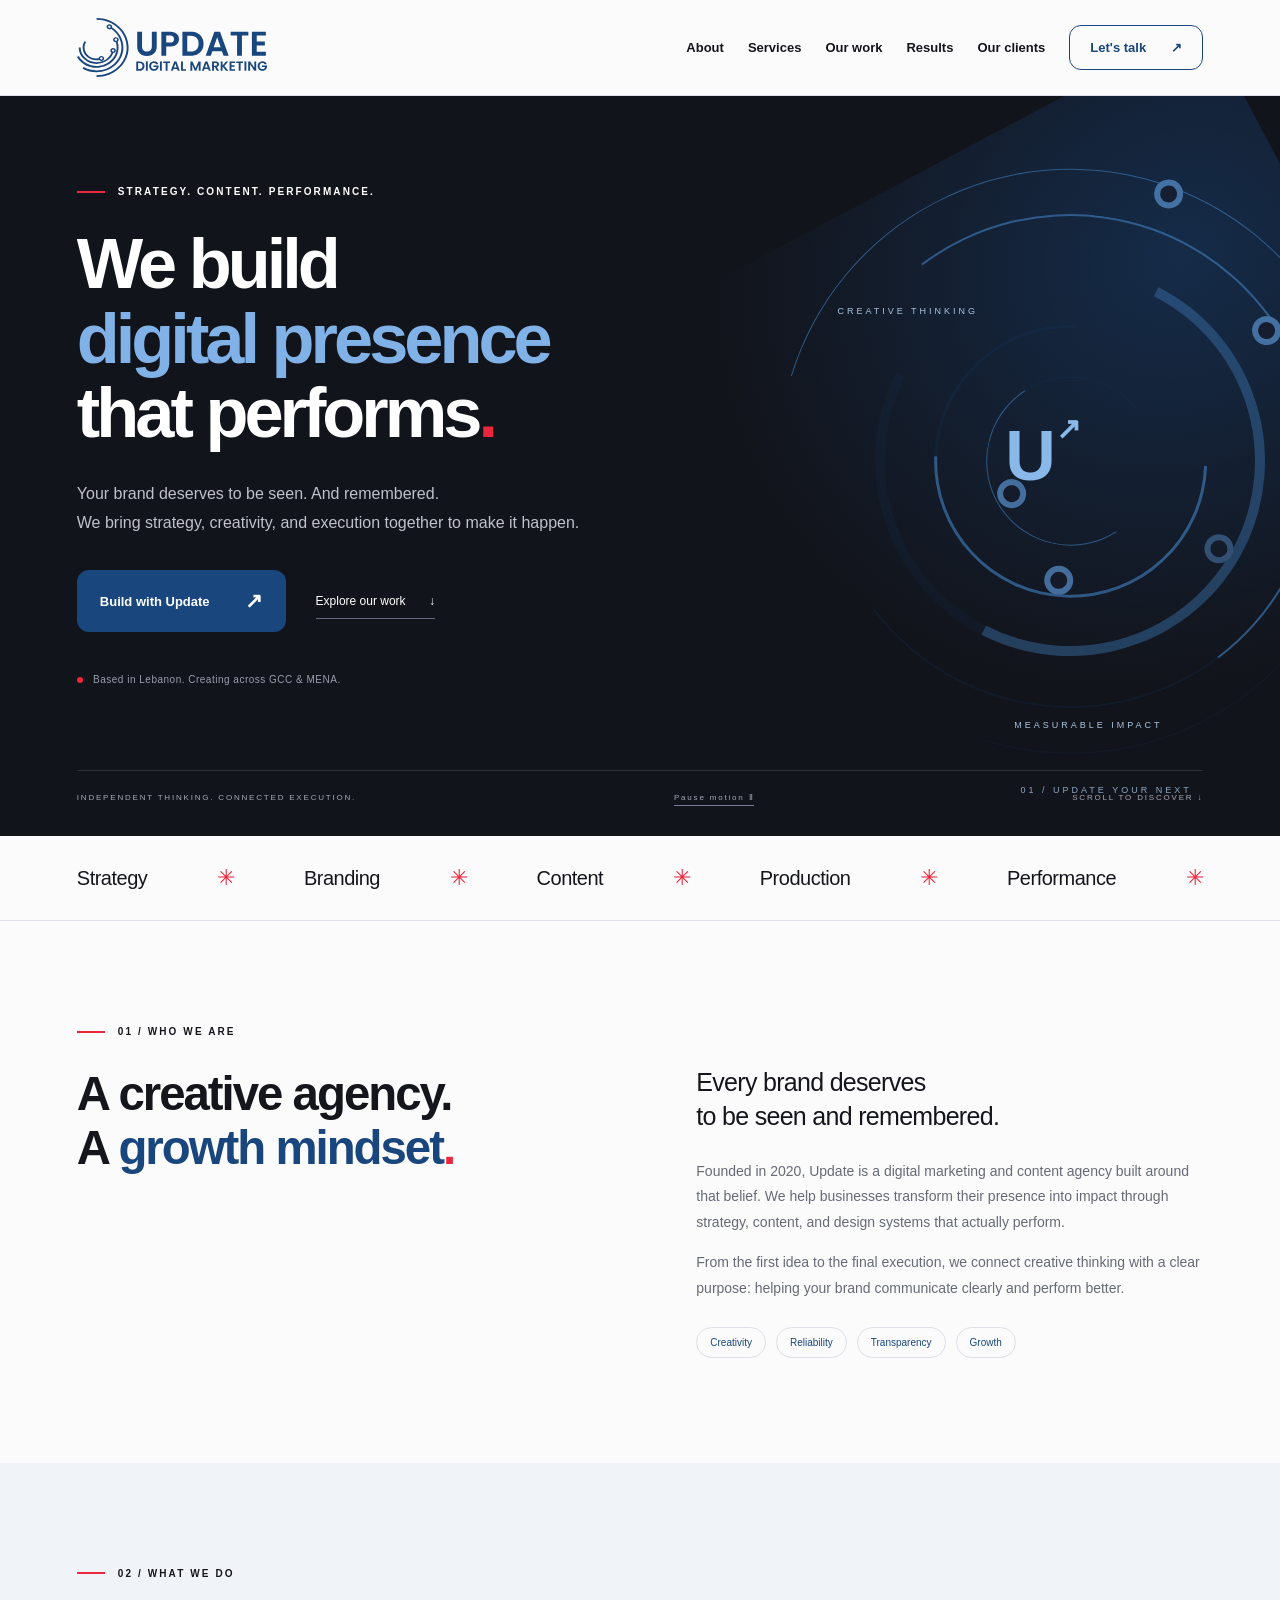
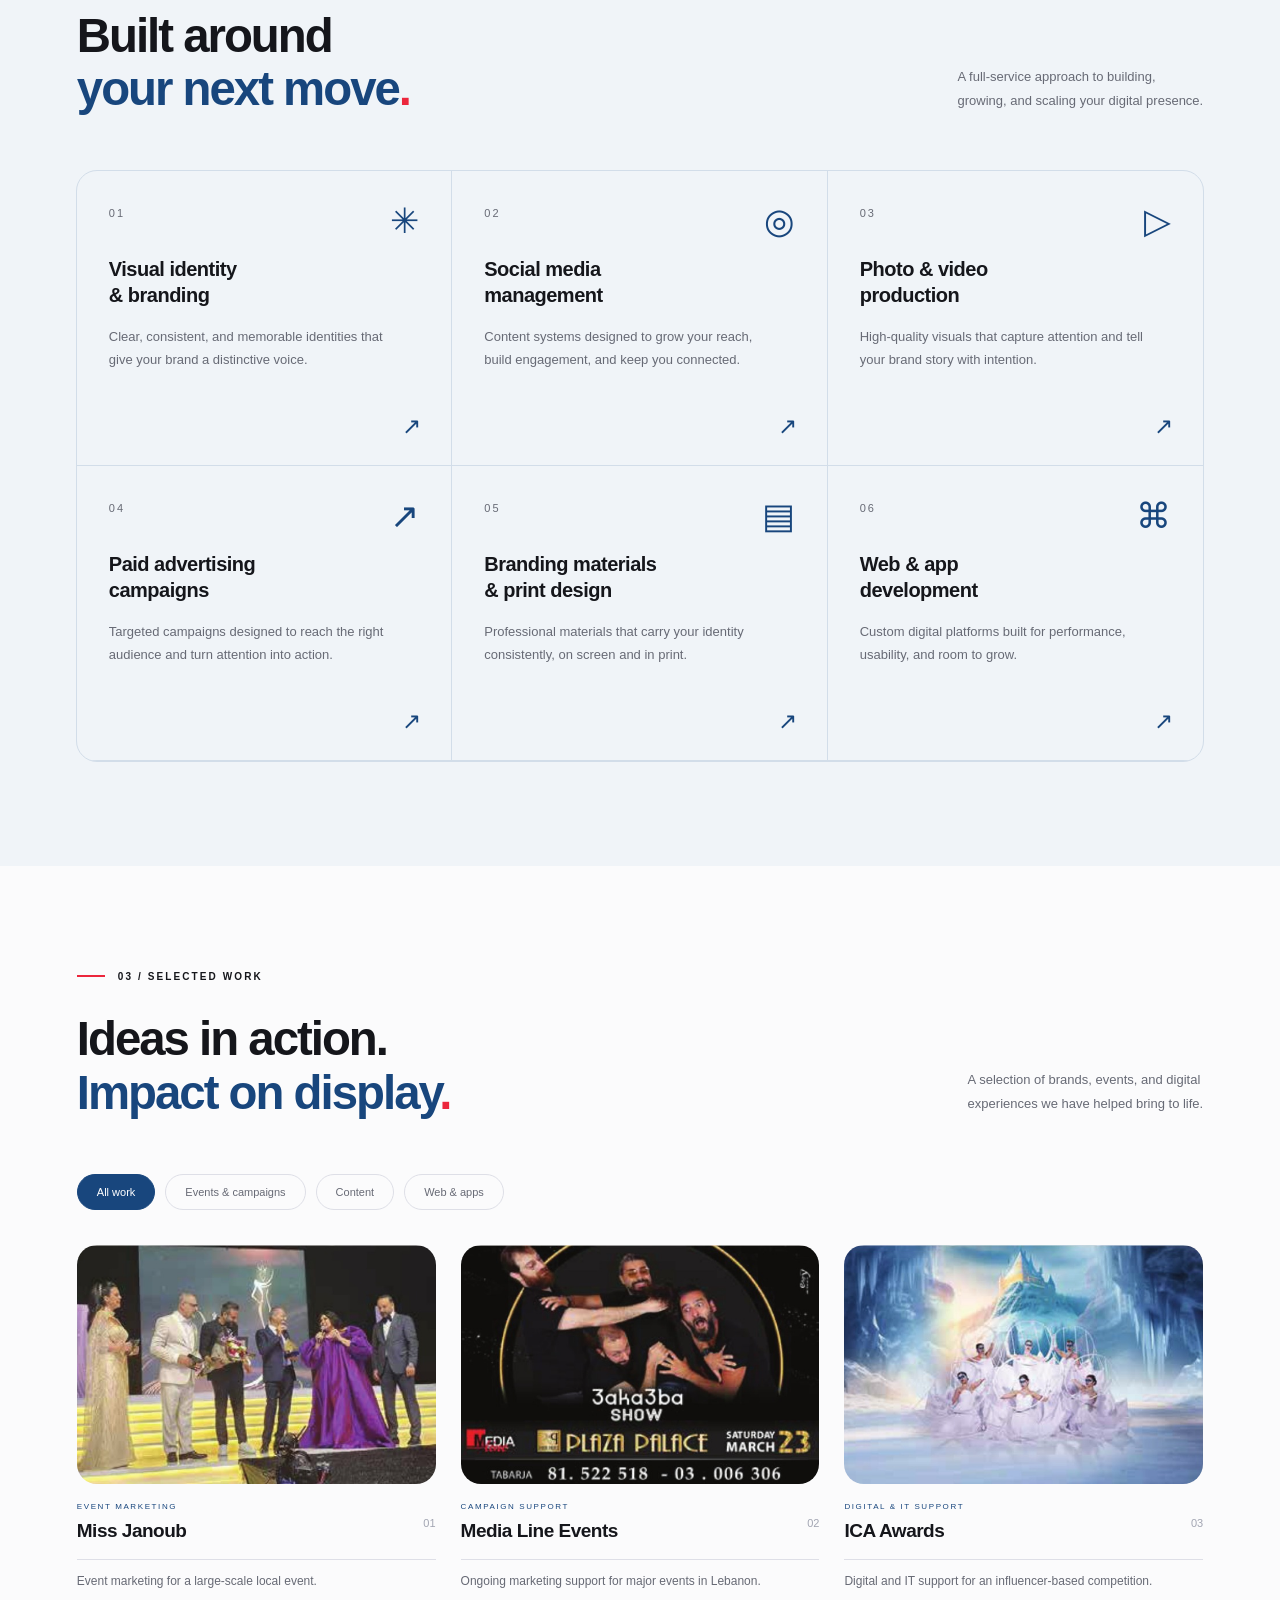
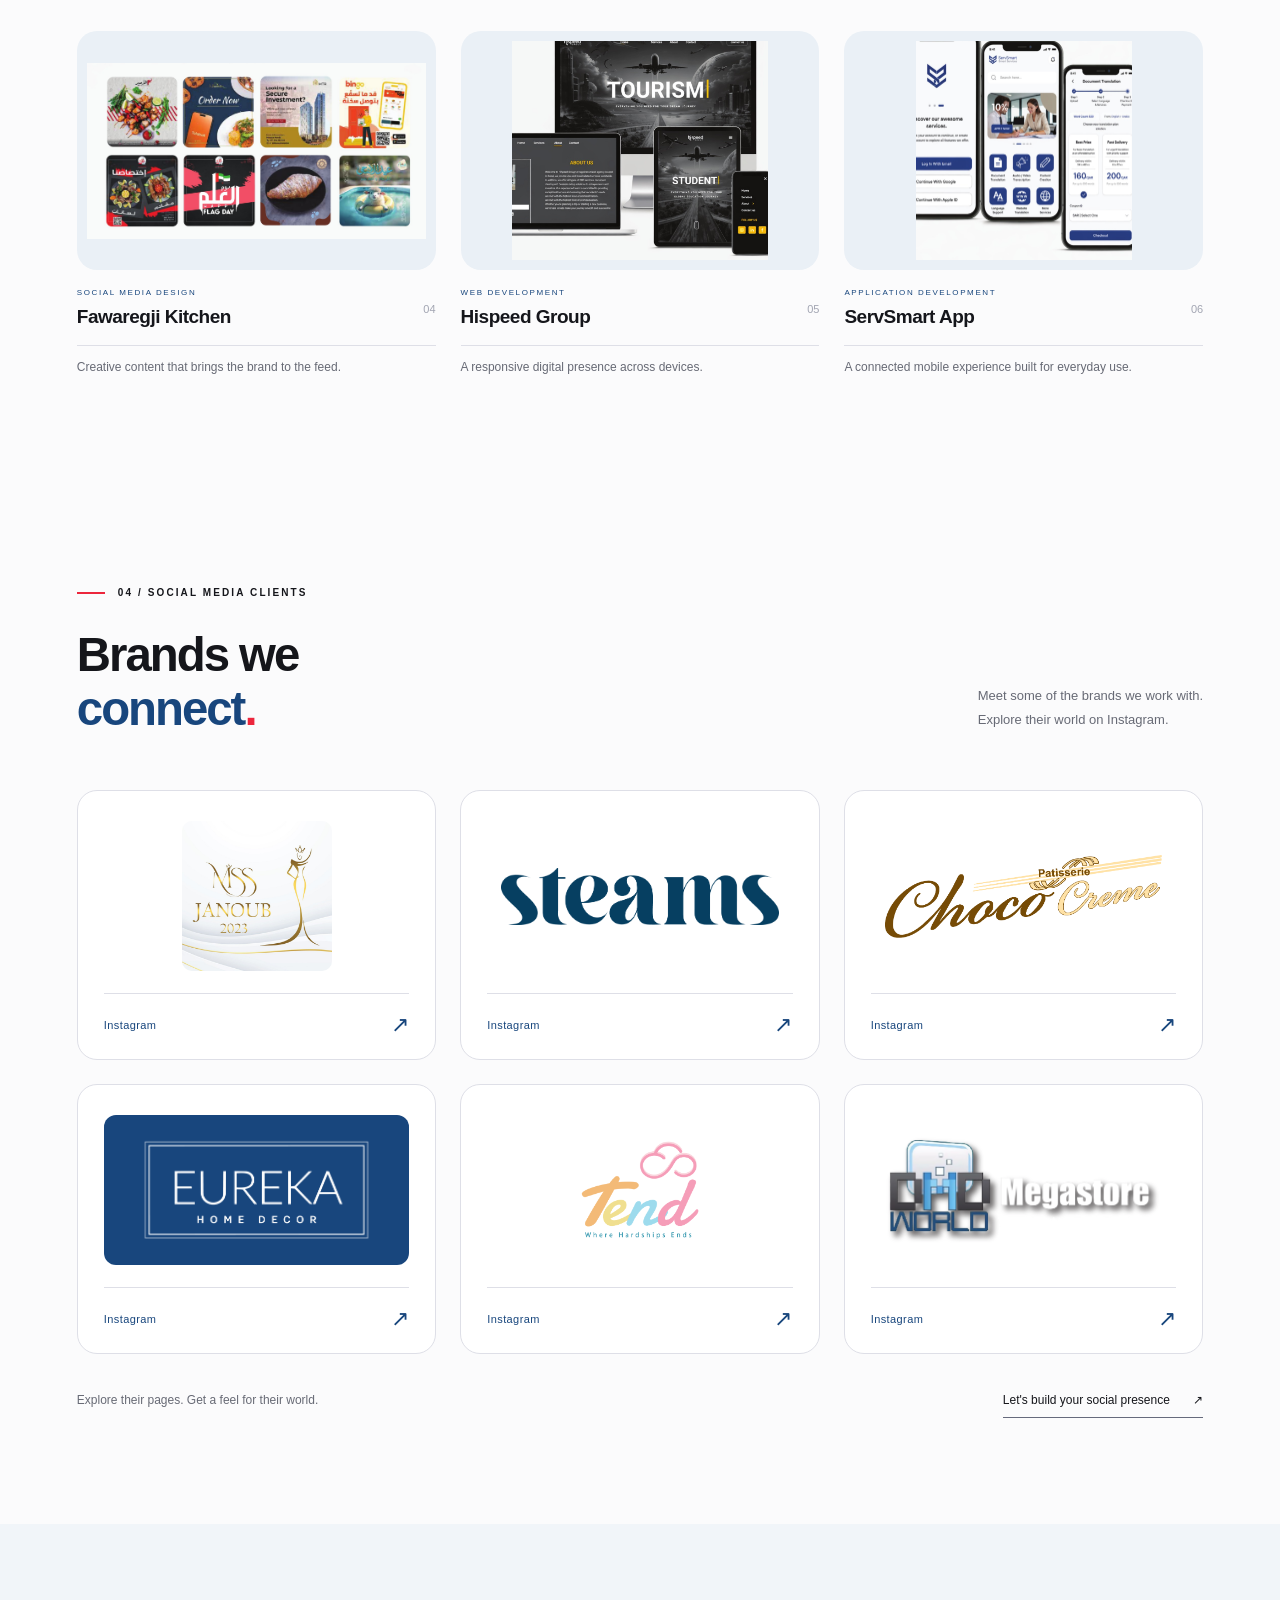
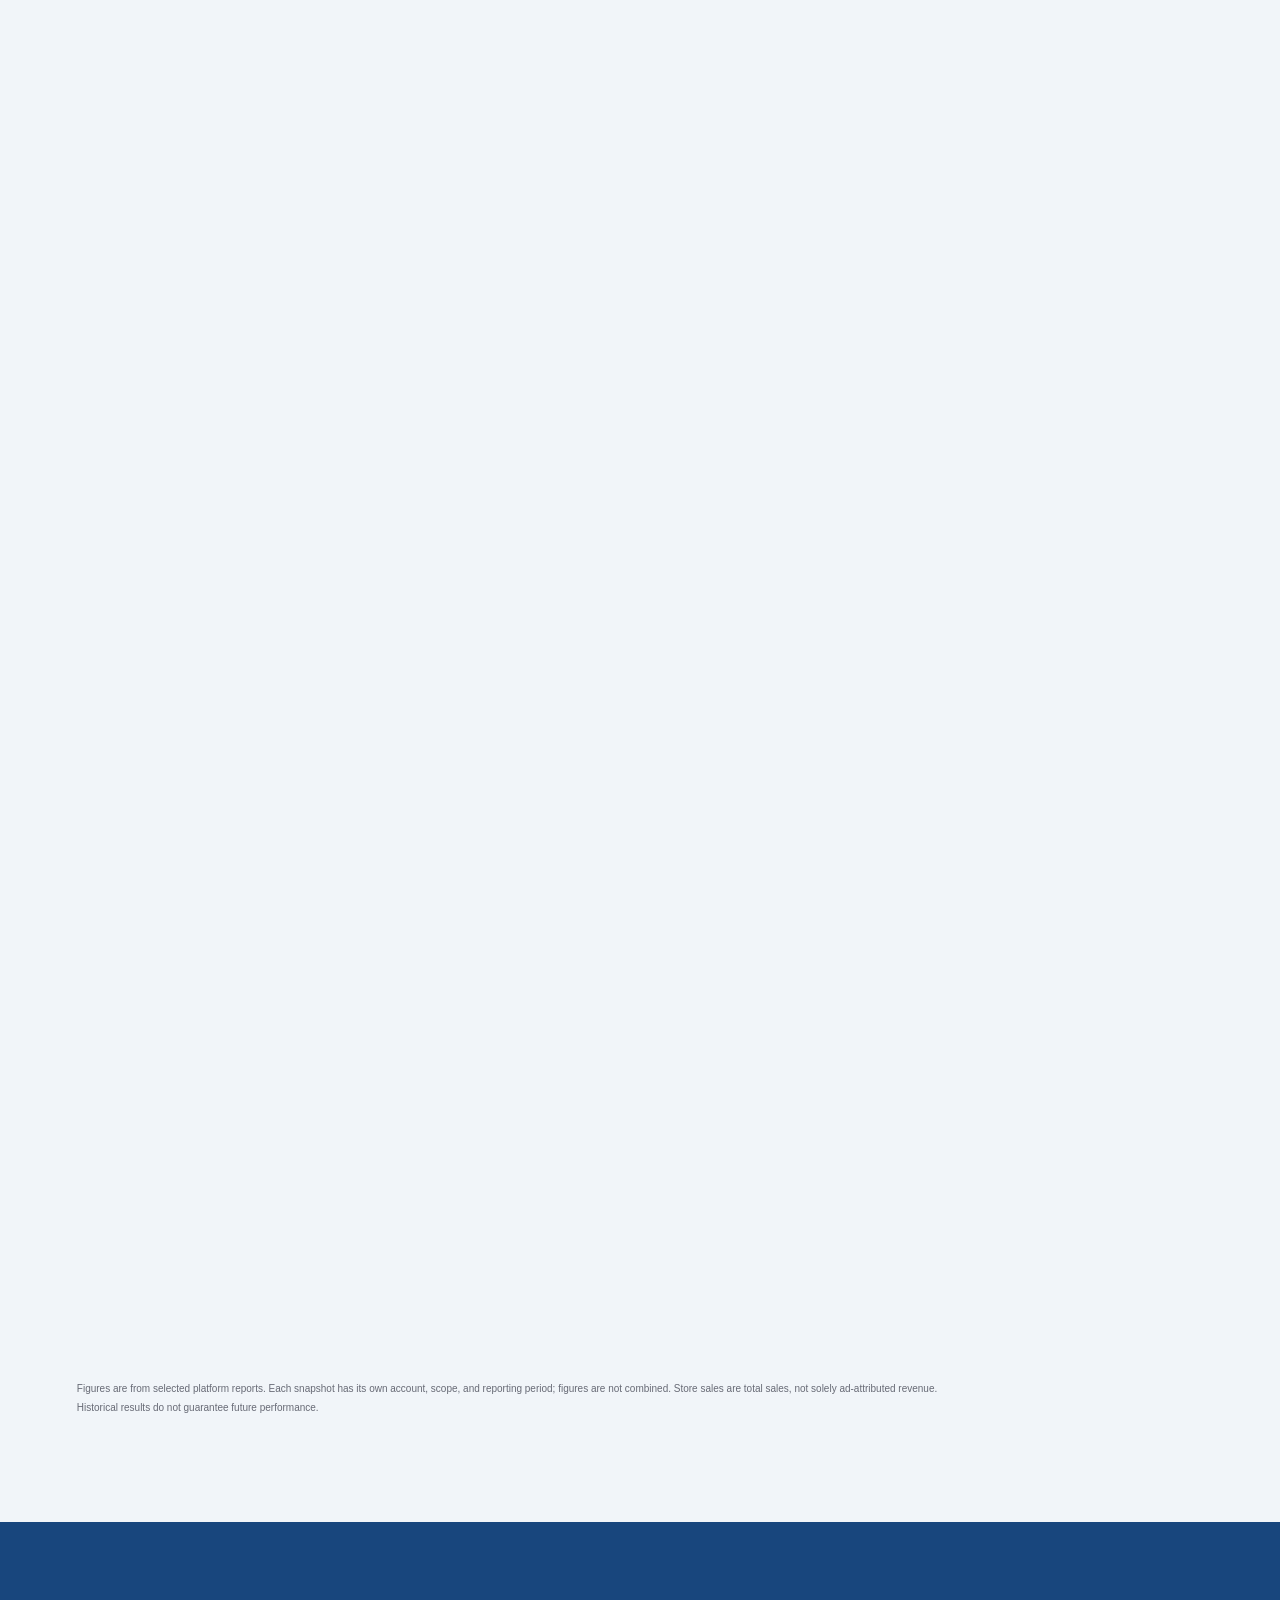
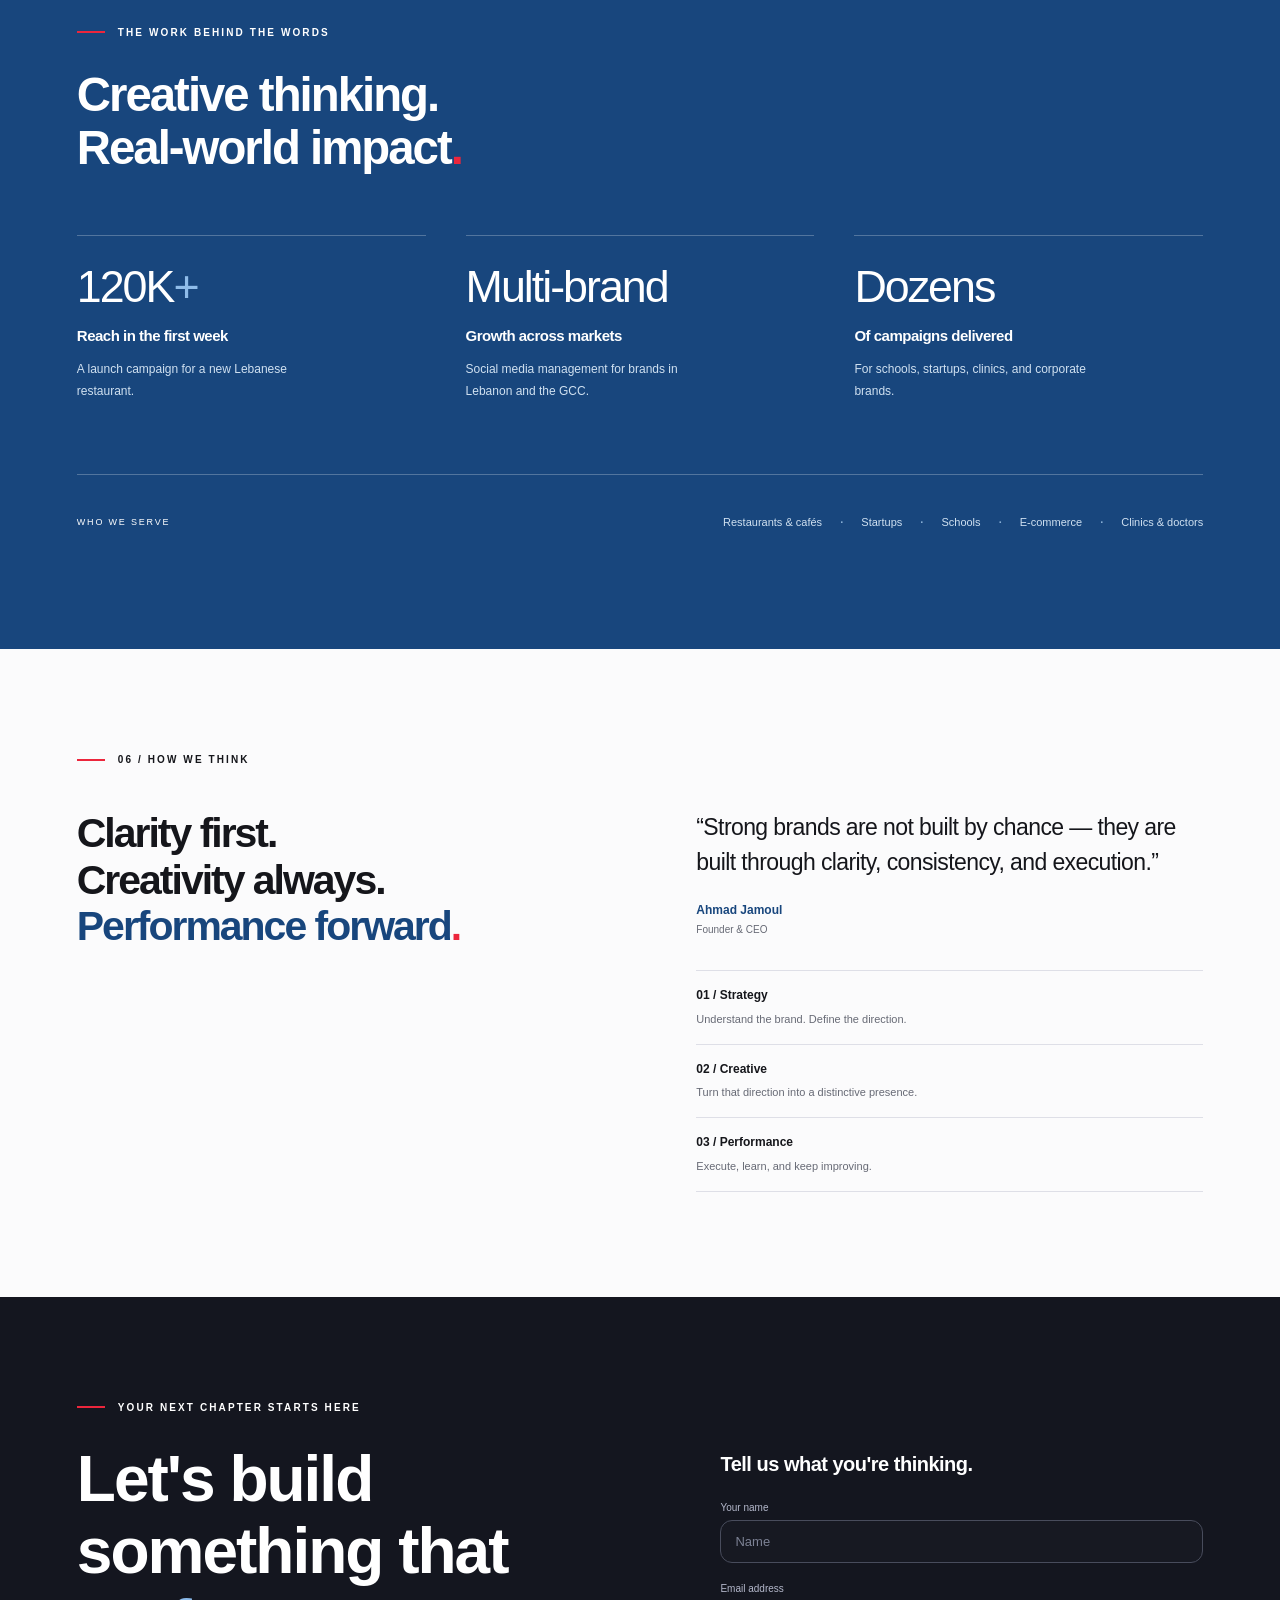
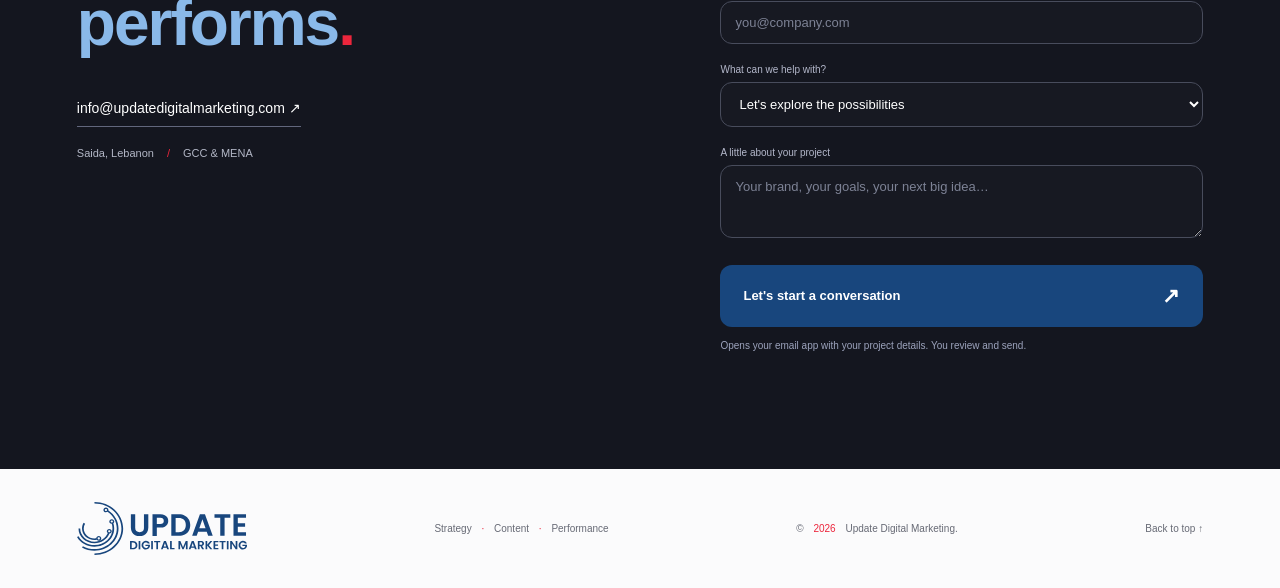
==== commit f0be48fa: "Add files via upload" ====
--- a/index.html
+++ b/index.html
@@ -3,7 +3,7 @@
 <head><meta charset="UTF-8"><meta name="viewport" content="width=device-width,initial-scale=1"><meta name="theme-color" content="#18467d"><title>Update Digital Marketing | Built to Perform</title><meta name="description" content="Update is a digital marketing and content agency in Saida, Lebanon. Branding, social media, production, advertising, websites and apps for brands across GCC & MENA."><link rel="icon" href="assets/logo.svg"><link rel="stylesheet" href="styles.css"><script src="script.js" defer></script></head>
 <body>
 <a class="skip" href="#main">Skip to content</a>
-<header><a class="brand" href="#" aria-label="Update Digital Marketing home"><img src="assets/logo.svg" width="554" height="173" alt="Update Digital Marketing"></a><button class="menu-toggle" aria-expanded="false" aria-controls="navigation">Menu <span>☰</span></button><nav id="navigation" aria-label="Main navigation"><a href="#about">About</a><a href="#services">Services</a><a href="#work">Our work</a><a href="#results">Results</a><a class="nav-cta" href="#contact">Let's talk <span>↗</span></a></nav></header>
+<header><a class="brand" href="#" aria-label="Update Digital Marketing home"><img src="assets/logo.svg" width="554" height="173" alt="Update Digital Marketing"></a><button class="menu-toggle" aria-expanded="false" aria-controls="navigation">Menu <span>☰</span></button><nav id="navigation" aria-label="Main navigation"><a href="#about">About</a><a href="#services">Services</a><a href="#work">Our work</a><a href="#results">Results</a><a href="#social-clients">Our clients</a><a class="nav-cta" href="#contact">Let's talk <span>↗</span></a></nav></header>
 <main id="main">
 <section class="hero" aria-labelledby="hero-title"><div class="hero-copy"><p class="eyebrow"><span class="red-line"></span> STRATEGY. CONTENT. PERFORMANCE.</p><h1 id="hero-title">We build<br><em>digital presence</em><br>that performs<span class="dot">.</span></h1><p class="intro">Your brand deserves to be seen. And remembered.<br>We bring strategy, creativity, and execution together to make it happen.</p><div class="hero-actions"><a class="button" href="#contact">Build with Update <span>↗</span></a><a class="text-link" href="#work">Explore our work <span>↓</span></a></div><p class="location"><span></span> Based in Lebanon. Creating across GCC & MENA.</p></div><div class="hero-art" aria-hidden="true"><div class="orbit o1"></div><div class="orbit o2"></div><div class="orbit o3"></div><div class="orbit o4"></div><div class="orbit o5"></div><div class="orbit-core">U<span>↗</span></div><span class="art-label label-top">CREATIVE THINKING</span><span class="art-label label-bottom">MEASURABLE IMPACT</span><div class="art-index">01 / UPDATE YOUR NEXT</div></div><div class="hero-bottom"><span>INDEPENDENT THINKING. CONNECTED EXECUTION.</span><button class="motion-toggle" type="button" aria-pressed="false" hidden>Pause motion Ⅱ</button><a href="#about">SCROLL TO DISCOVER ↓</a></div></section>
 <div class="disciplines" aria-label="Our disciplines"><span>Strategy</span><b>✳</b><span>Branding</span><b>✳</b><span>Content</span><b>✳</b><span>Production</span><b>✳</b><span>Performance</span><b>✳</b></div>
@@ -24,21 +24,21 @@
 <article class="project" data-category="digital"><div class="project-image contain"><img src="assets/web-development.jpg" alt="Hispeed Group responsive website shown across desktop and mobile screens" loading="lazy"></div><div class="project-meta"><div><p>WEB DEVELOPMENT</p><h3>Hispeed Group</h3></div><span>05</span></div><p>A responsive digital presence across devices.</p></article>
 <article class="project" data-category="digital"><div class="project-image contain"><img src="assets/app-development.jpg" alt="ServSmart application interface on mobile phones" loading="lazy"></div><div class="project-meta"><div><p>APPLICATION DEVELOPMENT</p><h3>ServSmart App</h3></div><span>06</span></div><p>A connected mobile experience built for everyday use.</p></article>
 </div></section>
-<section class="section results" id="results" aria-labelledby="results-title">
-<div class="section-heading"><div><p class="eyebrow"><span class="red-line"></span> 04 / RESULTS & INSIGHTS</p><h2 id="results-title">Less guesswork.<br><em>More proof</em><span class="dot">.</span></h2></div><p>A closer look at the numbers behind the work.<br>Selected snapshots from social, paid media, and e-commerce.</p></div>
+<section class="section social-clients" id="social-clients" aria-labelledby="social-title"><div class="section-heading"><div><p class="eyebrow"><span class="red-line"></span> 04 / SOCIAL MEDIA CLIENTS</p><h2 id="social-title">Brands we<br><em>connect</em><span class="dot">.</span></h2></div><p>Meet some of the brands we work with.<br>Explore their world on Instagram.</p></div><div class="social-client-grid"><a class="social-client logo-card" href="https://www.instagram.com/missjanoub/" target="_blank" rel="noopener noreferrer" aria-label="Visit Miss Janoub on Instagram (opens in a new tab)"><span class="client-logo"><img src="assets/clients/miss-janoub.png" alt="Miss Janoub logo" loading="lazy"></span><span class="client-instagram">Instagram <span aria-hidden="true">↗</span></span></a><a class="social-client logo-card" href="https://www.instagram.com/steams_coffee_shop/" target="_blank" rel="noopener noreferrer" aria-label="Visit Steams Coffee Shop on Instagram (opens in a new tab)"><span class="client-logo"><img src="assets/clients/steams.png" alt="Steams Coffee Shop logo" loading="lazy"></span><span class="client-instagram">Instagram <span aria-hidden="true">↗</span></span></a><a class="social-client logo-card" href="https://www.instagram.com/chococremelebanon/" target="_blank" rel="noopener noreferrer" aria-label="Visit Choco Crème Lebanon on Instagram (opens in a new tab)"><span class="client-logo"><img src="assets/clients/choco-creme.png" alt="Choco Crème Lebanon logo" loading="lazy"></span><span class="client-instagram">Instagram <span aria-hidden="true">↗</span></span></a><a class="social-client logo-card" href="https://www.instagram.com/eureka.homedecor/" target="_blank" rel="noopener noreferrer" aria-label="Visit Eureka Home Decor on Instagram (opens in a new tab)"><span class="client-logo client-logo-dark"><img src="assets/clients/eureka.png" alt="Eureka Home Decor logo" loading="lazy"></span><span class="client-instagram">Instagram <span aria-hidden="true">↗</span></span></a><a class="social-client logo-card" href="https://www.instagram.com/tendcenter22/" target="_blank" rel="noopener noreferrer" aria-label="Visit Tend Center on Instagram (opens in a new tab)"><span class="client-logo"><img src="assets/clients/tend.png" alt="Tend Center logo" loading="lazy"></span><span class="client-instagram">Instagram <span aria-hidden="true">↗</span></span></a><a class="social-client logo-card" href="https://www.instagram.com/dmd_megastore/" target="_blank" rel="noopener noreferrer" aria-label="Visit DMD Megastore on Instagram (opens in a new tab)"><span class="client-logo"><img src="assets/clients/dmd.png" alt="DMD Megastore logo" loading="lazy"></span><span class="client-instagram">Instagram <span aria-hidden="true">↗</span></span></a></div><div class="social-client-footer"><p>Explore their pages. Get a feel for their world.</p><a class="text-link" href="#contact">Let's build your social presence <span>↗</span></a></div></section><section class="section results" id="results" aria-labelledby="results-title">
+<div class="section-heading"><div><p class="eyebrow"><span class="red-line"></span> 05 / RESULTS & INSIGHTS</p><h2 id="results-title">Less guesswork.<br><em>More proof</em><span class="dot">.</span></h2></div><p>A closer look at the numbers behind the work.<br>Selected snapshots from social, paid media, and e-commerce.</p></div>
 <div class="result-feature">
 <div class="result-feature-copy"><p class="result-channel">CONTENT PERFORMANCE / JUN 1 – OCT 27, 2026</p><div class="result-value" aria-label="10.3 million views"><span data-count="10.3" data-decimals="1" aria-hidden="true">10.3</span><span aria-hidden="true">M</span><span class="dot" aria-hidden="true">.</span></div><h3>Views that put brands in the conversation.</h3><p>The platform overview reports 10.3M views across Facebook and Instagram, alongside 181.2K reach and 42.5K content interactions.</p><div class="result-support"><div><strong>181.2K</strong><span>REACH</span></div><div><strong>42.5K</strong><span>CONTENT INTERACTIONS</span></div></div><a class="result-contact" href="#contact">Let's talk about your next campaign ↗</a></div>
-<button class="evidence feature-evidence" type="button" data-evidence="assets/results/content-performance.jpg" data-caption="Content performance · Jun 1–Oct 27, 2026 · 10.3M combined Facebook and Instagram views, 181.2K reach, 42.5K interactions."><img src="assets/results/content-performance.jpg" alt="Content overview showing 10.3M views, 181.2K reach and 42.5K content interactions" loading="lazy"><span>VIEW REPORT <b>↗</b></span></button>
+<button class="evidence feature-evidence" type="button" data-evidence="assets/results/content-performance-private.png" data-caption="Content performance · Jun 1–Oct 27, 2026 · 10.3M combined Facebook and Instagram views, 181.2K reach, 42.5K interactions."><img src="assets/results/content-performance-private.png" alt="Content overview showing 10.3M views, 181.2K reach and 42.5K content interactions" loading="lazy"><span>VIEW REPORT <b>↗</b></span></button>
 </div>
 <div class="result-grid">
-<article class="result-card"><p class="result-channel">PAID MEDIA / META ADS</p><div class="result-value" aria-label="12.16 times return on ad spend"><span data-count="12.16" data-decimals="2" aria-hidden="true">12.16</span><span aria-hidden="true">×</span></div><h3>Return on ad spend.</h3><p>$17,011.37 in reported purchase value from $1,398.82 in ad spend for one ad set.</p><p class="result-period">Single ad-set snapshot · period not shown</p><button type="button" class="evidence" data-evidence="assets/results/paid-advertising.jpg" data-caption="Meta Ads · One ad set · $1,398.82 spent, $17,011.37 purchase value, 12.16× reported ROAS. Reporting dates are not visible."><img src="assets/results/paid-advertising.jpg" alt="Meta Ads report showing 12.16 purchase ROAS for one ad set" loading="lazy"><span>VIEW REPORT <b>↗</b></span></button></article>
+<article class="result-card"><p class="result-channel">PAID MEDIA / META ADS</p><div class="result-value" aria-label="12.16 times return on ad spend"><span data-count="12.16" data-decimals="2" aria-hidden="true">12.16</span><span aria-hidden="true">×</span></div><h3>Return on ad spend.</h3><p>$17,011.37 in reported purchase value from $1,398.82 in ad spend for one ad set.</p><p class="result-period">Single ad-set snapshot · period not shown</p><button type="button" class="evidence" data-evidence="assets/results/paid-advertising-private.png" data-caption="Meta Ads · One ad set · $1,398.82 spent, $17,011.37 purchase value, 12.16× reported ROAS. Reporting dates are not visible."><img src="assets/results/paid-advertising-private.png" alt="Meta Ads report showing 12.16 purchase ROAS for one ad set" loading="lazy"><span>VIEW REPORT <b>↗</b></span></button></article>
 <article class="result-card"><p class="result-channel">E-COMMERCE / SHOPIFY</p><div class="result-value" aria-label="252,619 dollars in total store sales"><span aria-hidden="true">$</span><span data-count="252.6" data-decimals="1" aria-hidden="true">252.6</span><span aria-hidden="true">K</span></div><h3>Store sales over time.</h3><p>$252,619.13 in total sales shown in the store's Shopify analytics.</p><p class="result-period">May 1, 2024 – Oct 27, 2026</p><button type="button" class="evidence" data-evidence="assets/results/store-growth.jpg" data-caption="Shopify store analytics · May 1, 2024–Oct 27, 2026 · $252,619.13 total sales. Store total, not revenue attributed solely to advertising."><img src="assets/results/store-growth.jpg" alt="Shopify report showing 252,619.13 dollars in total sales" loading="lazy"><span>VIEW REPORT <b>↗</b></span></button></article>
 <article class="result-card"><p class="result-channel">SOCIAL / 30-DAY SNAPSHOT</p><div class="result-value" aria-label="3.23 million views"><span data-count="3.23" data-decimals="2" aria-hidden="true">3.23</span><span aria-hidden="true">M</span></div><h3>Attention. Then connection.</h3><p>3,227,165 views and 1,514 net new followers in the 30-day social overview.</p><p class="result-period">Sep 27 – Oct 26 · year not shown</p><button type="button" class="evidence portrait-evidence" data-evidence="assets/results/social-growth.jpg" data-caption="Social overview · 30 days, Sep 27–Oct 26 (year not visible) · 3,227,165 views and 1,514 net followers. These are separate metrics; views are not unique people."><img src="assets/results/social-growth.jpg" alt="30-day social insights reporting 3,227,165 views and 1,514 net followers" loading="lazy"><span>VIEW REPORT <b>↗</b></span></button></article>
 </div>
 <p class="results-note">Figures are from selected platform reports. Each snapshot has its own account, scope, and reporting period; figures are not combined. Store sales are total sales, not solely ad-attributed revenue. Historical results do not guarantee future performance.</p>
 </section>
 <section class="impact section"><div class="impact-heading"><p class="eyebrow"><span class="red-line"></span> THE WORK BEHIND THE WORDS</p><h2>Creative thinking.<br>Real-world impact<span class="dot">.</span></h2></div><div class="impact-grid"><article><strong>120K<span>+</span></strong><h3>Reach in the first week</h3><p>A launch campaign for a new Lebanese restaurant.</p></article><article><strong>Multi-brand</strong><h3>Growth across markets</h3><p>Social media management for brands in Lebanon and the GCC.</p></article><article><strong>Dozens</strong><h3>Of campaigns delivered</h3><p>For schools, startups, clinics, and corporate brands.</p></article></div><div class="industries"><span>WHO WE SERVE</span><p>Restaurants & cafés <b>·</b> Startups <b>·</b> Schools <b>·</b> E-commerce <b>·</b> Clinics & doctors</p></div></section>
-<section class="section approach"><p class="eyebrow"><span class="red-line"></span> 05 / HOW WE THINK</p><div class="approach-grid"><h2>Clarity first.<br>Creativity always.<br><em>Performance forward</em><span class="dot">.</span></h2><div><blockquote>“Strong brands are not built by chance — they are built through clarity, consistency, and execution.”</blockquote><p class="attribution">Ahmad Jamoul <span>Founder & CEO</span></p><div class="steps"><p><b>01 / Strategy</b> Understand the brand. Define the direction.</p><p><b>02 / Creative</b> Turn that direction into a distinctive presence.</p><p><b>03 / Performance</b> Execute, learn, and keep improving.</p></div></div></div></section>
+<section class="section approach"><p class="eyebrow"><span class="red-line"></span> 06 / HOW WE THINK</p><div class="approach-grid"><h2>Clarity first.<br>Creativity always.<br><em>Performance forward</em><span class="dot">.</span></h2><div><blockquote>“Strong brands are not built by chance — they are built through clarity, consistency, and execution.”</blockquote><p class="attribution">Ahmad Jamoul <span>Founder & CEO</span></p><div class="steps"><p><b>01 / Strategy</b> Understand the brand. Define the direction.</p><p><b>02 / Creative</b> Turn that direction into a distinctive presence.</p><p><b>03 / Performance</b> Execute, learn, and keep improving.</p></div></div></div></section>
 <section class="contact section" id="contact"><p class="eyebrow"><span class="red-line"></span> YOUR NEXT CHAPTER STARTS HERE</p><div class="contact-grid"><div><h2>Let's build<br>something that<br><em>performs</em><span class="dot">.</span></h2><a class="email-link" href="mailto:info@updatedigitalmarketing.com">info@updatedigitalmarketing.com ↗</a><p>Saida, Lebanon <span class="dot">/</span> GCC & MENA</p></div><form id="project-form"><h3>Tell us what you're thinking.</h3><label for="name">Your name</label><input id="name" name="name" autocomplete="name" placeholder="Name" required maxlength="120"><label for="email">Email address</label><input id="email" name="email" type="email" autocomplete="email" placeholder="you@company.com" required><label for="service">What can we help with?</label><select id="service" name="service"><option>Let's explore the possibilities</option><option>Visual identity & branding</option><option>Social media management</option><option>Photo & video production</option><option>Paid advertising campaigns</option><option>Branding materials & print design</option><option>Web & app development</option></select><label for="message">A little about your project</label><textarea id="message" name="message" rows="3" placeholder="Your brand, your goals, your next big idea…" required maxlength="5000"></textarea><button class="button" type="submit">Let's start a conversation <span>↗</span></button><p class="form-note">Opens your email app with your project details. You review and send.</p><p id="form-status" role="status"></p></form></div></section>
 </main><dialog id="evidence-dialog" aria-labelledby="evidence-title"><div class="dialog-bar"><h2 id="evidence-title">Behind the numbers</h2><button type="button" id="close-evidence" aria-label="Close report">Close ×</button></div><div class="dialog-image"><img id="evidence-image" alt=""></div><p id="evidence-caption"></p></dialog><footer><a class="footer-brand" href="#" aria-label="Update Digital Marketing home"><img src="assets/logo.svg" width="554" height="173" alt="Update Digital Marketing"></a><p>Strategy <span>·</span> Content <span>·</span> Performance</p><p>© <span id="year">2026</span> Update Digital Marketing.</p><a href="#main">Back to top ↑</a></footer>
 </body></html>
--- a/styles.css
+++ b/styles.css
@@ -26,3 +26,11 @@
 input:focus,select:focus,textarea:focus{border-color:#8ab9e9}
 .dialog-image{margin:0 14px;border-radius:12px}
 @media(max-width:650px){:root{--radius-card:16px;--radius-control:11px}.service-grid article:nth-child(3n){border-right:1px solid #d2dde9}.service-grid article:nth-child(2n){border-right:0}}
+/* Social client roster: identity-led cards with direct Instagram links. */
+.social-clients{background:var(--paper)}.social-client-grid{display:grid;grid-template-columns:repeat(3,minmax(0,1fr));gap:18px}.social-client{display:flex;align-items:center;gap:17px;padding:29px 23px;border:1px solid var(--line);border-radius:var(--radius-card);min-width:0;position:relative;transition:background .25s,border-color .25s,transform .25s,box-shadow .25s}.social-client:hover{background:#edf3fa;border-color:#8caacb;transform:translateY(-4px);box-shadow:0 12px 28px #18467d0d}.client-monogram{display:grid;place-items:center;width:56px;height:56px;flex-shrink:0;background:#18467d0b;border:1px solid #18467d25;color:var(--blue);border-radius:50%;font-size:18px;font-weight:600;letter-spacing:-1px}.client-info{min-width:0;display:flex;flex-direction:column;gap:8px}.client-info strong{font-size:15px;font-weight:600;line-height:1.4}.client-info>span{font-size:10px;color:var(--muted);overflow-wrap:anywhere}.client-arrow{margin-left:auto;align-self:flex-start;color:var(--blue);font-size:20px;transition:transform .25s}.social-client:hover .client-arrow{transform:translate(3px,-3px)}.social-client-footer{display:flex;justify-content:space-between;align-items:center;gap:20px;margin-top:27px}.social-client-footer>p{font-size:12px;color:var(--muted)}header nav{gap:24px}
+@media(max-width:1100px){.social-client-grid{grid-template-columns:repeat(2,minmax(0,1fr))}header nav{gap:17px;font-size:12px}.brand img{width:165px}.nav-cta{min-width:110px;padding:13px}}
+@media(max-width:760px) and (min-width:651px){header{padding-left:4%;padding-right:4%}header nav{gap:11px;font-size:11px}.brand img{width:130px}.nav-cta{min-width:95px;gap:10px}}
+@media(max-width:650px){.social-client-grid{grid-template-columns:1fr;gap:12px}.social-client{padding:24px}.social-client-footer{align-items:flex-start;flex-direction:column;gap:5px}header nav{gap:24px;font-size:13px}.brand img{width:155px}}
+/* Six logo cards: three across, two rows on desktop. */
+.social-client-grid{grid-template-columns:repeat(3,minmax(0,1fr));gap:24px}.logo-card{display:flex;flex-direction:column;align-items:stretch;gap:0;padding:30px 26px 21px;background:#fff;overflow:hidden;transition:transform .35s cubic-bezier(.2,.7,.2,1),box-shadow .35s,border-color .35s,background .35s}.client-logo{height:150px;display:flex;align-items:center;justify-content:center;padding:14px}.client-logo img{max-width:100%;max-height:100%;width:auto;height:auto;object-fit:contain;transition:transform .4s cubic-bezier(.2,.7,.2,1)}.client-instagram{border-top:1px solid var(--line);padding-top:18px;margin-top:22px;display:flex;align-items:center;justify-content:space-between;color:var(--blue);font-size:11px;letter-spacing:.4px}.client-instagram>span{font-size:22px;transition:transform .3s}.logo-card:hover,.logo-card:focus-visible{transform:translateY(-7px);box-shadow:0 20px 36px #18467d16;border-color:#6c98c7;background:#fff}.logo-card:hover img,.logo-card:focus-visible img{transform:scale(1.07)}.logo-card:hover .client-instagram>span{transform:translate(3px,-3px)}.logo-card:active{transform:translateY(-2px) scale(.97);box-shadow:0 6px 16px #18467d20}.client-logo-pending{text-align:center;color:var(--muted);font-size:16px}.client-logo-pending small{display:block;font-size:10px;margin-top:12px;color:#8b909a}@media(max-width:700px){.social-client-grid{grid-template-columns:repeat(2,minmax(0,1fr));gap:14px}.logo-card{padding:20px 16px}.client-logo{height:120px}}@media(max-width:420px){.social-client-grid{grid-template-columns:1fr}.client-logo{height:140px}}@media(prefers-reduced-motion:reduce){.logo-card:hover,.logo-card:focus-visible,.logo-card:active,.logo-card:hover img,.logo-card:hover .client-instagram>span{transform:none}}
+.client-logo-dark{background:var(--blue);border-radius:12px}.logo-card:has(img[src$="miss-janoub.png"]) .client-logo{padding:0}.logo-card:has(img[src$="miss-janoub.png"]) .client-logo img{border-radius:10px}
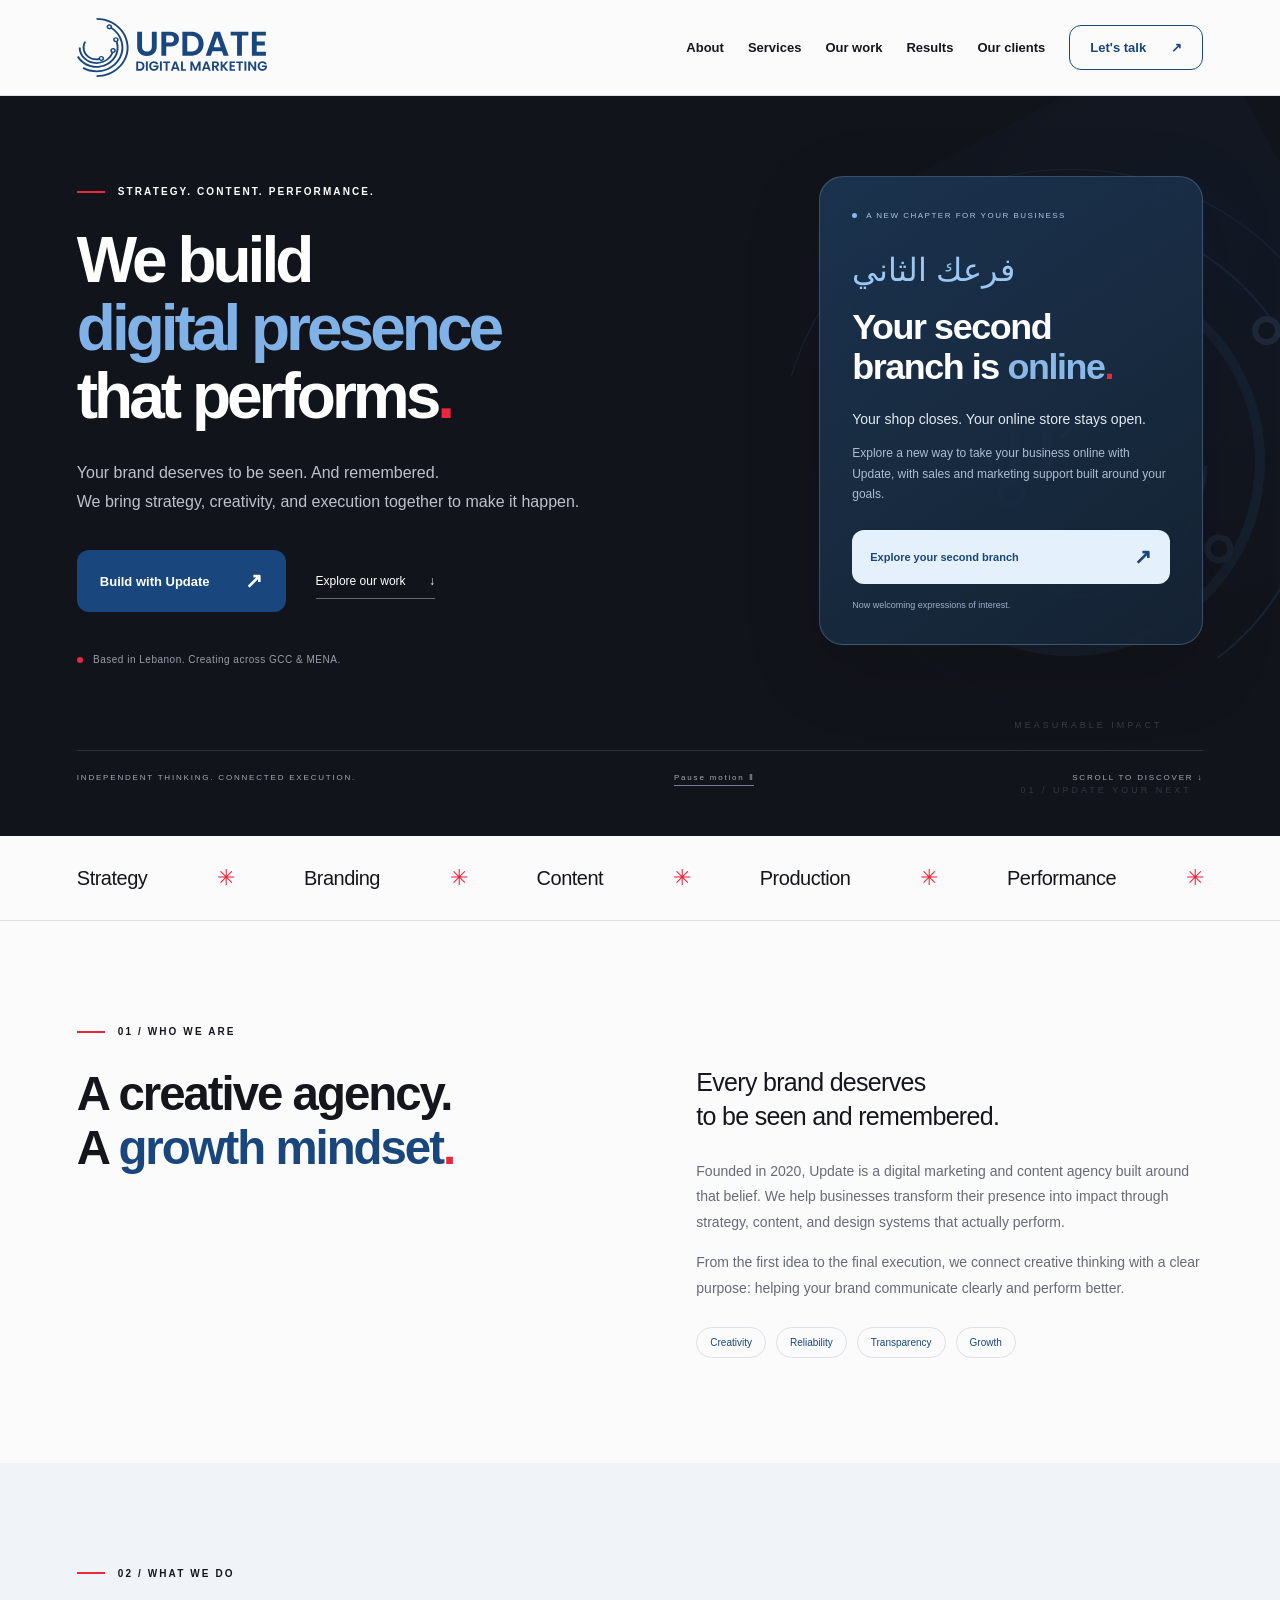
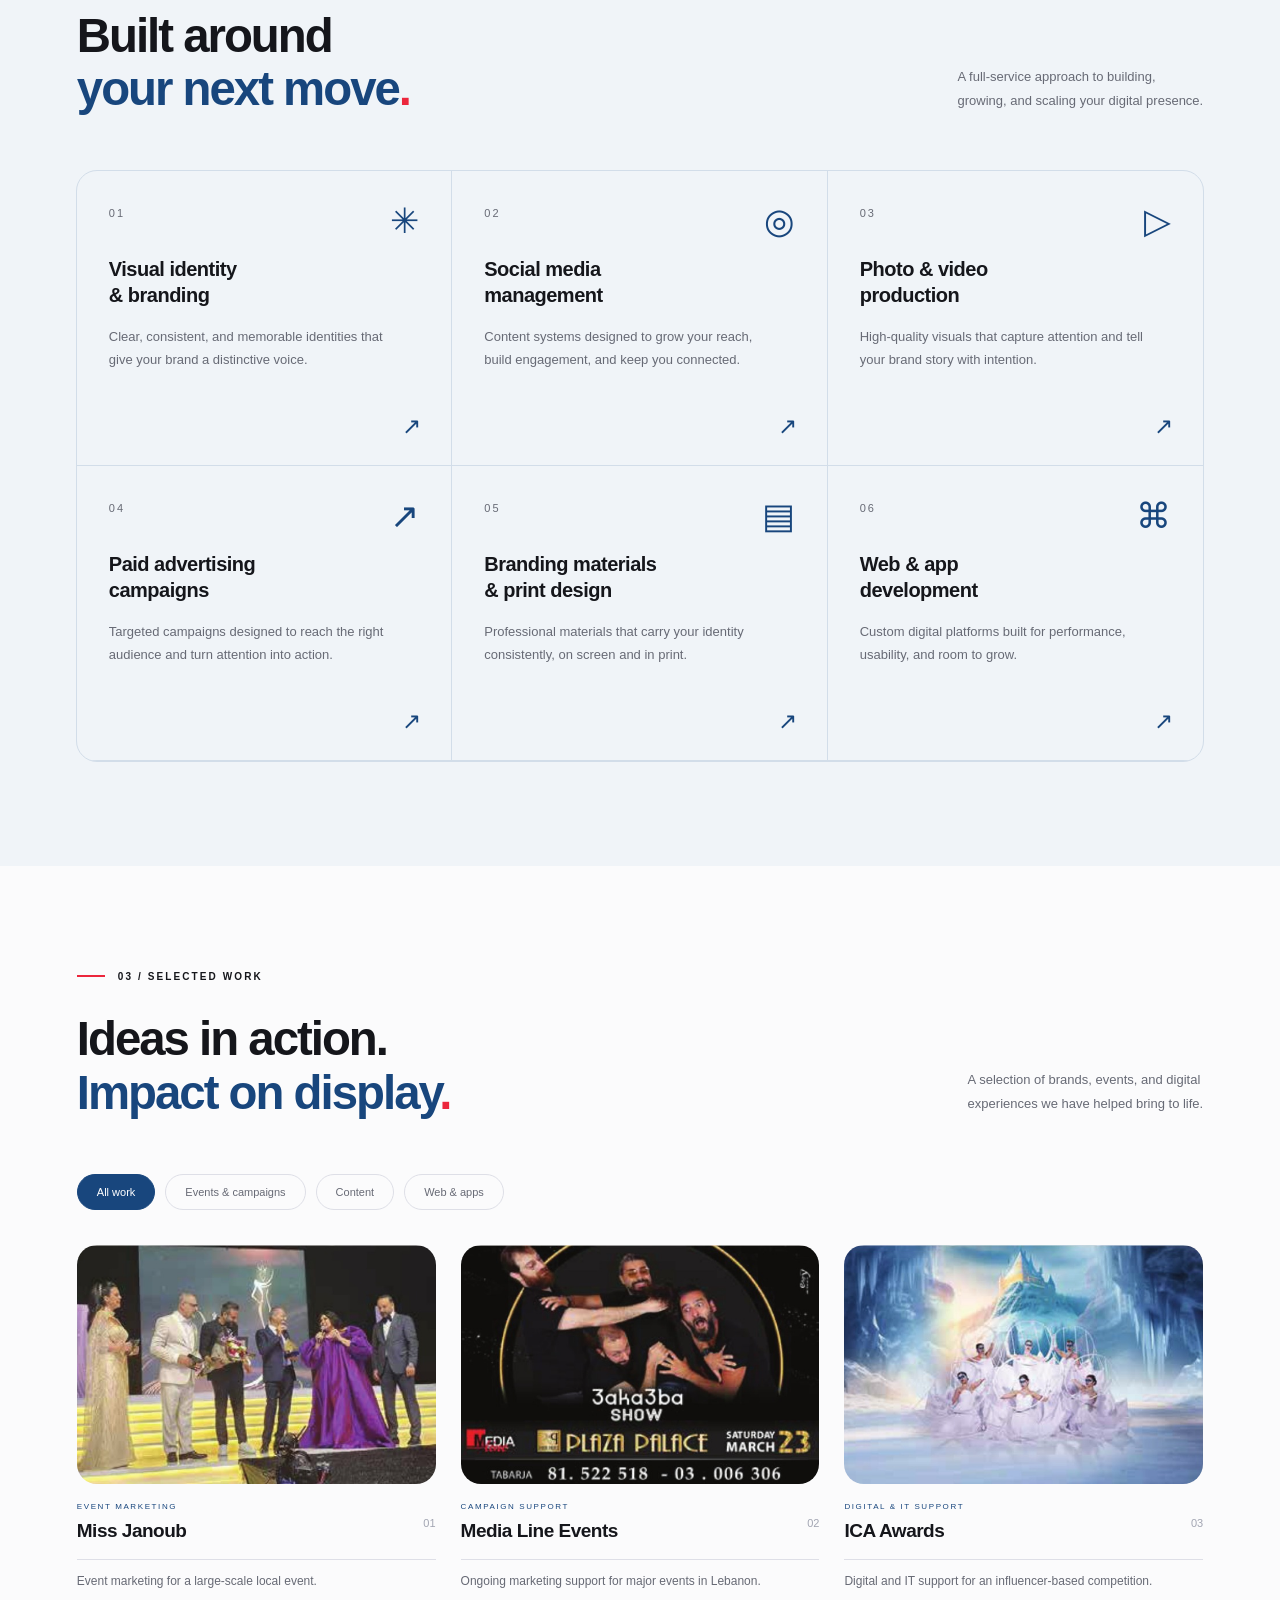
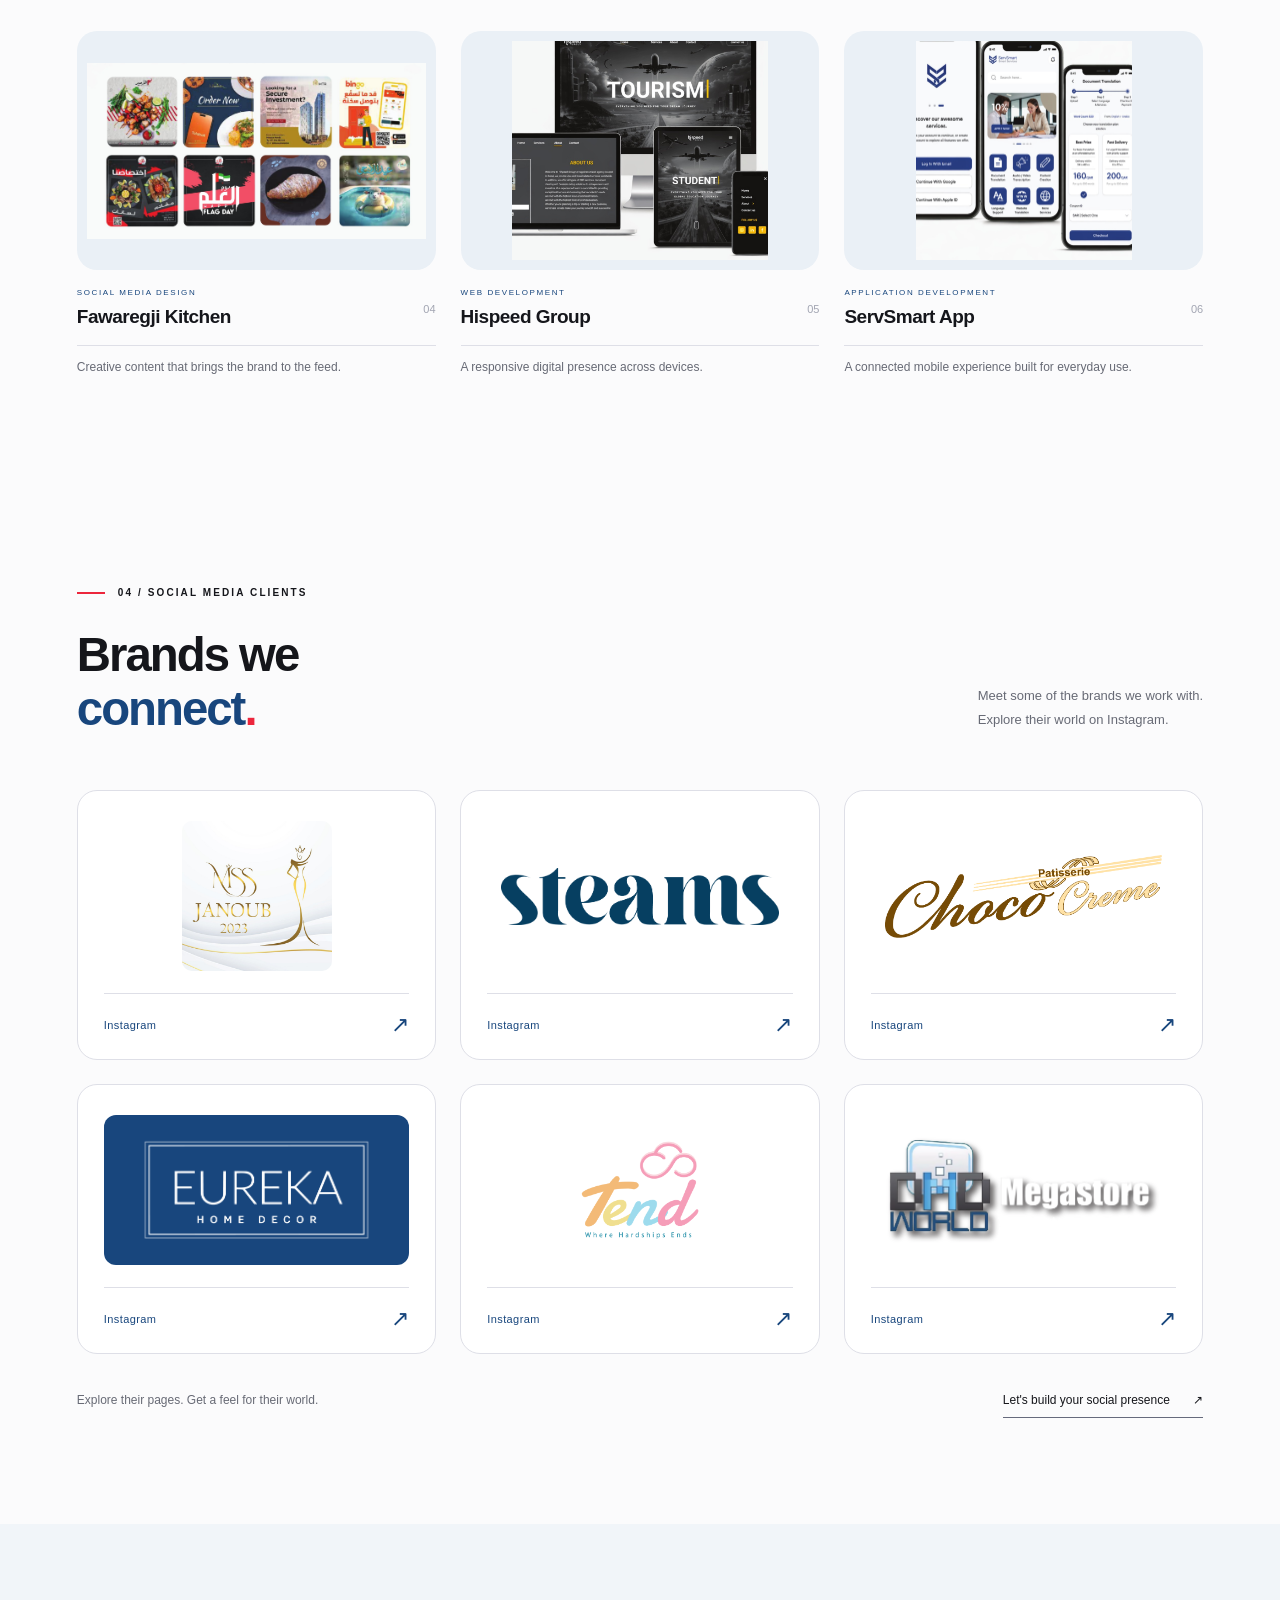
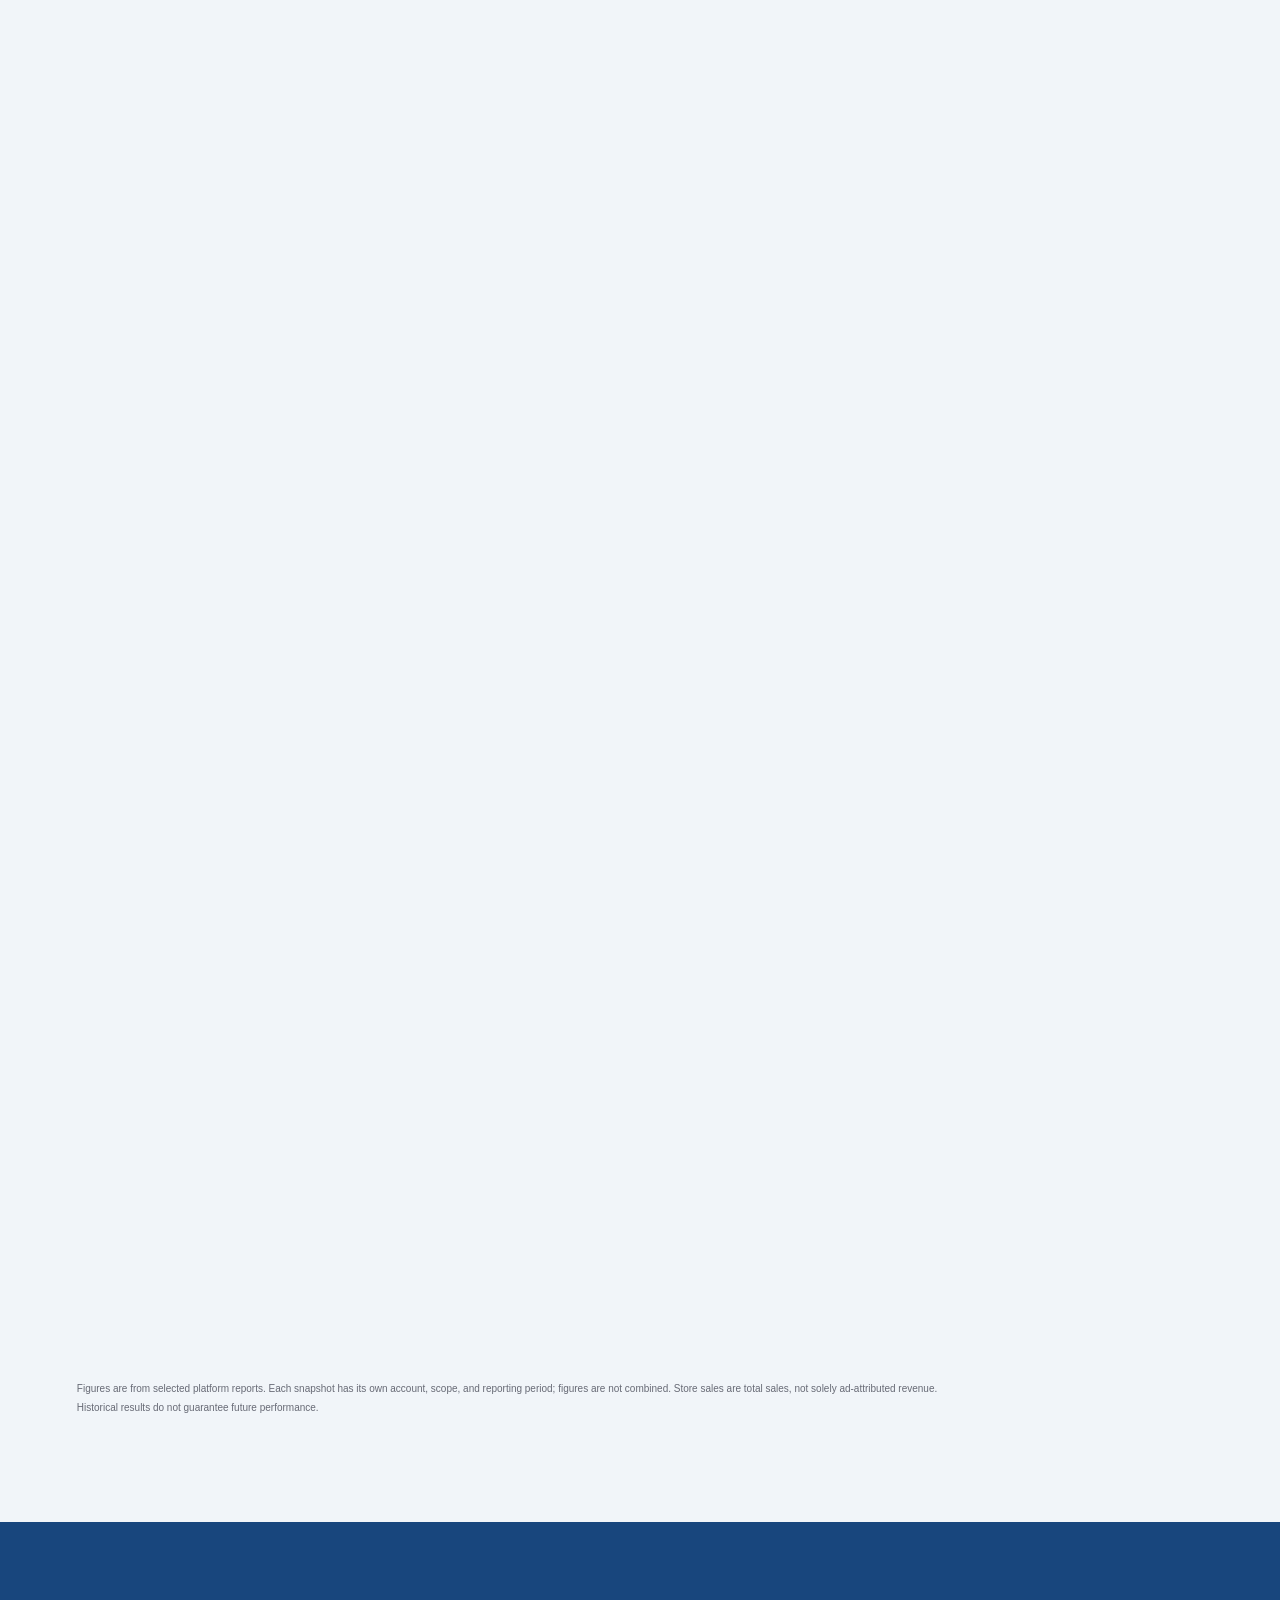
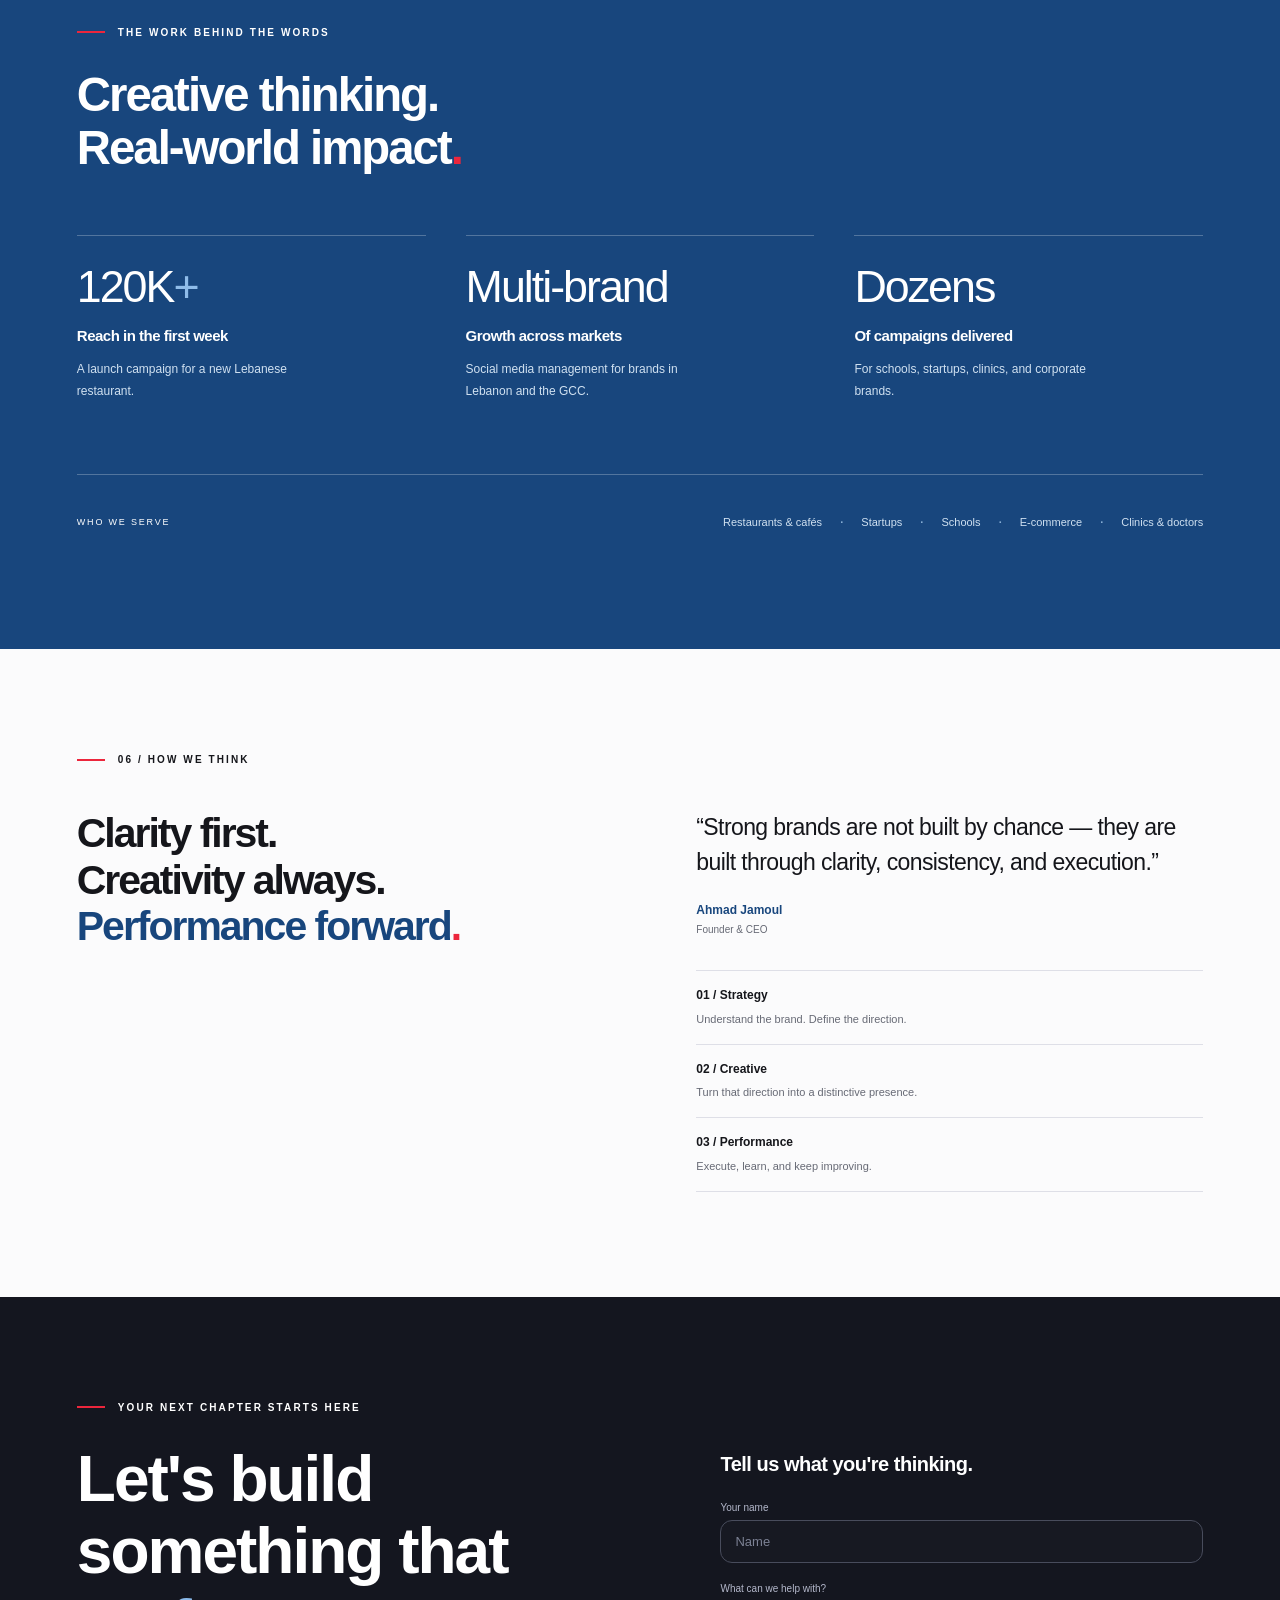
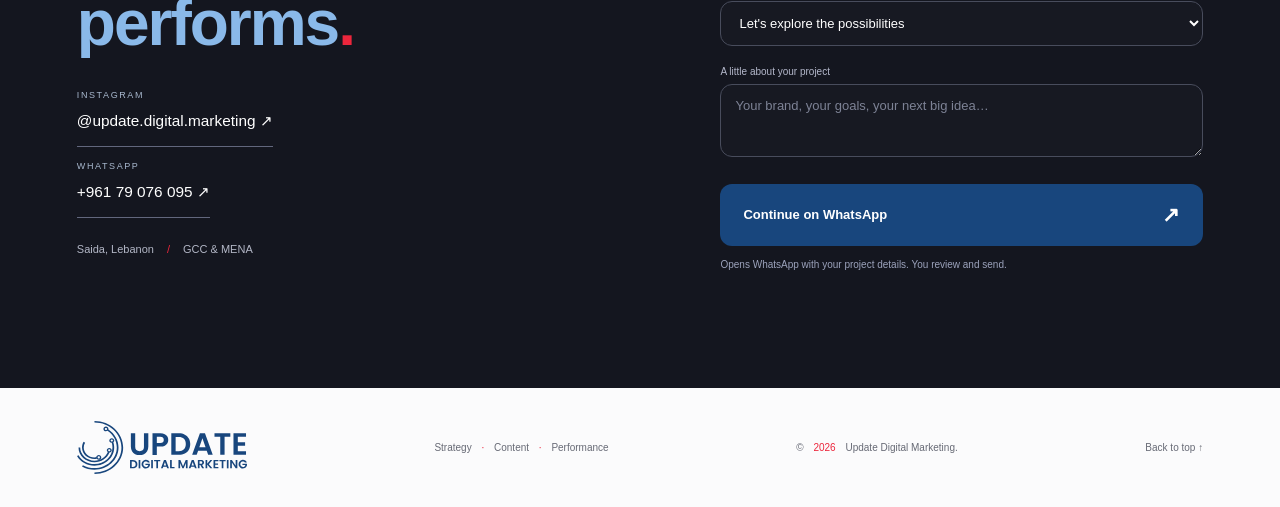
==== commit c83ab785: "Add files via upload" ====
--- a/index.html
+++ b/index.html
@@ -5,7 +5,7 @@
 <a class="skip" href="#main">Skip to content</a>
 <header><a class="brand" href="#" aria-label="Update Digital Marketing home"><img src="assets/logo.svg" width="554" height="173" alt="Update Digital Marketing"></a><button class="menu-toggle" aria-expanded="false" aria-controls="navigation">Menu <span>☰</span></button><nav id="navigation" aria-label="Main navigation"><a href="#about">About</a><a href="#services">Services</a><a href="#work">Our work</a><a href="#results">Results</a><a href="#social-clients">Our clients</a><a class="nav-cta" href="#contact">Let's talk <span>↗</span></a></nav></header>
 <main id="main">
-<section class="hero" aria-labelledby="hero-title"><div class="hero-copy"><p class="eyebrow"><span class="red-line"></span> STRATEGY. CONTENT. PERFORMANCE.</p><h1 id="hero-title">We build<br><em>digital presence</em><br>that performs<span class="dot">.</span></h1><p class="intro">Your brand deserves to be seen. And remembered.<br>We bring strategy, creativity, and execution together to make it happen.</p><div class="hero-actions"><a class="button" href="#contact">Build with Update <span>↗</span></a><a class="text-link" href="#work">Explore our work <span>↓</span></a></div><p class="location"><span></span> Based in Lebanon. Creating across GCC & MENA.</p></div><div class="hero-art" aria-hidden="true"><div class="orbit o1"></div><div class="orbit o2"></div><div class="orbit o3"></div><div class="orbit o4"></div><div class="orbit o5"></div><div class="orbit-core">U<span>↗</span></div><span class="art-label label-top">CREATIVE THINKING</span><span class="art-label label-bottom">MEASURABLE IMPACT</span><div class="art-index">01 / UPDATE YOUR NEXT</div></div><div class="hero-bottom"><span>INDEPENDENT THINKING. CONNECTED EXECUTION.</span><button class="motion-toggle" type="button" aria-pressed="false" hidden>Pause motion Ⅱ</button><a href="#about">SCROLL TO DISCOVER ↓</a></div></section>
+<section class="hero hero-with-offer" aria-labelledby="hero-title"><div class="hero-copy"><p class="eyebrow"><span class="red-line"></span> STRATEGY. CONTENT. PERFORMANCE.</p><h1 id="hero-title">We build<br><em>digital presence</em><br>that performs<span class="dot">.</span></h1><p class="intro">Your brand deserves to be seen. And remembered.<br>We bring strategy, creativity, and execution together to make it happen.</p><div class="hero-actions"><a class="button" href="#contact">Build with Update <span>↗</span></a><a class="text-link" href="#work">Explore our work <span>↓</span></a></div><p class="location"><span></span> Based in Lebanon. Creating across GCC & MENA.</p></div><aside class="branch-offer" aria-labelledby="branch-title"><span class="offer-kicker"><span></span> A NEW CHAPTER FOR YOUR BUSINESS</span><p class="offer-arabic" lang="ar" dir="rtl">فرعك الثاني</p><h2 id="branch-title">Your second<br>branch is <em>online</em><span class="dot">.</span></h2><p>Your shop closes. Your online store stays open.</p><p class="offer-detail">Explore a new way to take your business online with Update, with sales and marketing support built around your goals.</p><a class="button" href="your-second-branch.html">Explore your second branch <span>↗</span></a><span class="offer-footnote">Now welcoming expressions of interest.</span></aside><div class="hero-art" aria-hidden="true"><div class="orbit o1"></div><div class="orbit o2"></div><div class="orbit o3"></div><div class="orbit o4"></div><div class="orbit o5"></div><div class="orbit-core">U<span>↗</span></div><span class="art-label label-top">CREATIVE THINKING</span><span class="art-label label-bottom">MEASURABLE IMPACT</span><div class="art-index">01 / UPDATE YOUR NEXT</div></div><div class="hero-bottom"><span>INDEPENDENT THINKING. CONNECTED EXECUTION.</span><button class="motion-toggle" type="button" aria-pressed="false" hidden>Pause motion Ⅱ</button><a href="#about">SCROLL TO DISCOVER ↓</a></div></section>
 <div class="disciplines" aria-label="Our disciplines"><span>Strategy</span><b>✳</b><span>Branding</span><b>✳</b><span>Content</span><b>✳</b><span>Production</span><b>✳</b><span>Performance</span><b>✳</b></div>
 <section class="section about" id="about"><div><p class="eyebrow"><span class="red-line"></span> 01 / WHO WE ARE</p><h2>A creative agency.<br>A <em>growth mindset</em><span class="dot">.</span></h2></div><div class="about-copy"><p class="large">Every brand deserves<br>to be seen and remembered.</p><p>Founded in 2020, Update is a digital marketing and content agency built around that belief. We help businesses transform their presence into impact through strategy, content, and design systems that actually perform.</p><p>From the first idea to the final execution, we connect creative thinking with a clear purpose: helping your brand communicate clearly and perform better.</p><div class="values"><span>Creativity</span><span>Reliability</span><span>Transparency</span><span>Growth</span></div></div></section>
 <section class="section services" id="services"><div class="section-heading"><div><p class="eyebrow"><span class="red-line"></span> 02 / WHAT WE DO</p><h2>Built around<br><em>your next move</em><span class="dot">.</span></h2></div><p>A full-service approach to building,<br>growing, and scaling your digital presence.</p></div><div class="service-grid">
@@ -39,7 +39,7 @@
 </section>
 <section class="impact section"><div class="impact-heading"><p class="eyebrow"><span class="red-line"></span> THE WORK BEHIND THE WORDS</p><h2>Creative thinking.<br>Real-world impact<span class="dot">.</span></h2></div><div class="impact-grid"><article><strong>120K<span>+</span></strong><h3>Reach in the first week</h3><p>A launch campaign for a new Lebanese restaurant.</p></article><article><strong>Multi-brand</strong><h3>Growth across markets</h3><p>Social media management for brands in Lebanon and the GCC.</p></article><article><strong>Dozens</strong><h3>Of campaigns delivered</h3><p>For schools, startups, clinics, and corporate brands.</p></article></div><div class="industries"><span>WHO WE SERVE</span><p>Restaurants & cafés <b>·</b> Startups <b>·</b> Schools <b>·</b> E-commerce <b>·</b> Clinics & doctors</p></div></section>
 <section class="section approach"><p class="eyebrow"><span class="red-line"></span> 06 / HOW WE THINK</p><div class="approach-grid"><h2>Clarity first.<br>Creativity always.<br><em>Performance forward</em><span class="dot">.</span></h2><div><blockquote>“Strong brands are not built by chance — they are built through clarity, consistency, and execution.”</blockquote><p class="attribution">Ahmad Jamoul <span>Founder & CEO</span></p><div class="steps"><p><b>01 / Strategy</b> Understand the brand. Define the direction.</p><p><b>02 / Creative</b> Turn that direction into a distinctive presence.</p><p><b>03 / Performance</b> Execute, learn, and keep improving.</p></div></div></div></section>
-<section class="contact section" id="contact"><p class="eyebrow"><span class="red-line"></span> YOUR NEXT CHAPTER STARTS HERE</p><div class="contact-grid"><div><h2>Let's build<br>something that<br><em>performs</em><span class="dot">.</span></h2><a class="email-link" href="mailto:info@updatedigitalmarketing.com">info@updatedigitalmarketing.com ↗</a><p>Saida, Lebanon <span class="dot">/</span> GCC & MENA</p></div><form id="project-form"><h3>Tell us what you're thinking.</h3><label for="name">Your name</label><input id="name" name="name" autocomplete="name" placeholder="Name" required maxlength="120"><label for="email">Email address</label><input id="email" name="email" type="email" autocomplete="email" placeholder="you@company.com" required><label for="service">What can we help with?</label><select id="service" name="service"><option>Let's explore the possibilities</option><option>Visual identity & branding</option><option>Social media management</option><option>Photo & video production</option><option>Paid advertising campaigns</option><option>Branding materials & print design</option><option>Web & app development</option></select><label for="message">A little about your project</label><textarea id="message" name="message" rows="3" placeholder="Your brand, your goals, your next big idea…" required maxlength="5000"></textarea><button class="button" type="submit">Let's start a conversation <span>↗</span></button><p class="form-note">Opens your email app with your project details. You review and send.</p><p id="form-status" role="status"></p></form></div></section>
+<section class="contact section" id="contact"><p class="eyebrow"><span class="red-line"></span> YOUR NEXT CHAPTER STARTS HERE</p><div class="contact-grid"><div><h2>Let's build<br>something that<br><em>performs</em><span class="dot">.</span></h2><div class="contact-methods"><a href="https://www.instagram.com/update.digital.marketing/" target="_blank" rel="noopener noreferrer"><span>INSTAGRAM</span><strong>@update.digital.marketing ↗</strong></a><a href="https://wa.me/96179076095" target="_blank" rel="noopener noreferrer"><span>WHATSAPP</span><strong dir="ltr">+961 79 076 095 ↗</strong></a></div><p>Saida, Lebanon <span class="dot">/</span> GCC & MENA</p></div><form id="project-form"><h3>Tell us what you're thinking.</h3><label for="name">Your name</label><input id="name" name="name" autocomplete="name" placeholder="Name" required maxlength="120"><label for="service">What can we help with?</label><select id="service" name="service"><option>Let's explore the possibilities</option><option>Visual identity & branding</option><option>Social media management</option><option>Photo & video production</option><option>Paid advertising campaigns</option><option>Branding materials & print design</option><option>Web & app development</option></select><label for="message">A little about your project</label><textarea id="message" name="message" rows="3" placeholder="Your brand, your goals, your next big idea…" required maxlength="5000"></textarea><button class="button" type="submit">Continue on WhatsApp <span>↗</span></button><p class="form-note">Opens WhatsApp with your project details. You review and send.</p><p id="form-status" role="status"></p></form></div></section>
 </main><dialog id="evidence-dialog" aria-labelledby="evidence-title"><div class="dialog-bar"><h2 id="evidence-title">Behind the numbers</h2><button type="button" id="close-evidence" aria-label="Close report">Close ×</button></div><div class="dialog-image"><img id="evidence-image" alt=""></div><p id="evidence-caption"></p></dialog><footer><a class="footer-brand" href="#" aria-label="Update Digital Marketing home"><img src="assets/logo.svg" width="554" height="173" alt="Update Digital Marketing"></a><p>Strategy <span>·</span> Content <span>·</span> Performance</p><p>© <span id="year">2026</span> Update Digital Marketing.</p><a href="#main">Back to top ↑</a></footer>
 </body></html>
 
--- a/styles.css
+++ b/styles.css
@@ -34,3 +34,9 @@
 /* Six logo cards: three across, two rows on desktop. */
 .social-client-grid{grid-template-columns:repeat(3,minmax(0,1fr));gap:24px}.logo-card{display:flex;flex-direction:column;align-items:stretch;gap:0;padding:30px 26px 21px;background:#fff;overflow:hidden;transition:transform .35s cubic-bezier(.2,.7,.2,1),box-shadow .35s,border-color .35s,background .35s}.client-logo{height:150px;display:flex;align-items:center;justify-content:center;padding:14px}.client-logo img{max-width:100%;max-height:100%;width:auto;height:auto;object-fit:contain;transition:transform .4s cubic-bezier(.2,.7,.2,1)}.client-instagram{border-top:1px solid var(--line);padding-top:18px;margin-top:22px;display:flex;align-items:center;justify-content:space-between;color:var(--blue);font-size:11px;letter-spacing:.4px}.client-instagram>span{font-size:22px;transition:transform .3s}.logo-card:hover,.logo-card:focus-visible{transform:translateY(-7px);box-shadow:0 20px 36px #18467d16;border-color:#6c98c7;background:#fff}.logo-card:hover img,.logo-card:focus-visible img{transform:scale(1.07)}.logo-card:hover .client-instagram>span{transform:translate(3px,-3px)}.logo-card:active{transform:translateY(-2px) scale(.97);box-shadow:0 6px 16px #18467d20}.client-logo-pending{text-align:center;color:var(--muted);font-size:16px}.client-logo-pending small{display:block;font-size:10px;margin-top:12px;color:#8b909a}@media(max-width:700px){.social-client-grid{grid-template-columns:repeat(2,minmax(0,1fr));gap:14px}.logo-card{padding:20px 16px}.client-logo{height:120px}}@media(max-width:420px){.social-client-grid{grid-template-columns:1fr}.client-logo{height:140px}}@media(prefers-reduced-motion:reduce){.logo-card:hover,.logo-card:focus-visible,.logo-card:active,.logo-card:hover img,.logo-card:hover .client-instagram>span{transform:none}}
 .client-logo-dark{background:var(--blue);border-radius:12px}.logo-card:has(img[src$="miss-janoub.png"]) .client-logo{padding:0}.logo-card:has(img[src$="miss-janoub.png"]) .client-logo img{border-radius:10px}
+/* Your Second Branch offer */
+.hero-with-offer .hero-copy{width:61%}.hero-with-offer h1{font-size:clamp(43px,5vw,76px)}.hero-with-offer .hero-art{opacity:.23;pointer-events:none}.branch-offer{position:absolute;right:6%;top:80px;width:30%;max-width:440px;z-index:3;padding:32px;border:1px solid #a6cbed40;border-radius:24px;background:linear-gradient(145deg,#1b3552ed,#152333f5);box-shadow:0 24px 80px #0002}.offer-kicker{font-size:8px;letter-spacing:1.5px;line-height:1.7;display:flex;align-items:center;gap:9px;color:#a9c7e6}.offer-kicker>span{height:5px;width:5px;border-radius:50%;background:#8ab9e9;flex-shrink:0}.offer-arabic{font-family:Tahoma,Arial,sans-serif;font-size:32px;margin:28px 0 18px;text-align:left;color:#9bc7f2}.branch-offer h2{font-size:clamp(30px,2.8vw,42px);letter-spacing:-1.4px}.branch-offer h2 em{color:#8ab9e9}.branch-offer>p:not(.offer-arabic){font-size:14px;line-height:1.7;color:#e2eaf4;margin:20px 0 12px}.branch-offer>p.offer-detail{font-size:12px;color:#acbed3;margin:0 0 25px}.branch-offer .button{width:100%;font-size:11px;background:#e4f0fc;color:#18467d;gap:14px;padding:15px 18px}.branch-offer .button:hover{background:#fff}.offer-footnote{display:block;font-size:9px;color:#9eb1c8;margin-top:14px;line-height:1.6}.branch-page{background:#f1f5f9}.branch-page-header{position:relative}.branch-page-header>a:last-child{font-size:12px;color:var(--blue)}.branch-intro{display:grid;grid-template-columns:1.2fr 1fr;gap:9%;align-items:center}.branch-intro h1{color:var(--ink);font-size:clamp(42px,5.2vw,76px);letter-spacing:-3px}.branch-intro .offer-arabic{color:var(--blue);margin-top:0}.branch-intro .intro{color:var(--muted);font-size:15px}.branch-intro-card{padding:36px;border:1px solid #cad9e8;border-radius:24px;background:white}.branch-intro-card h2{font-size:30px;letter-spacing:-1px}.branch-intro-card>p{font-size:14px;line-height:1.9;color:var(--muted)}.branch-interest{background:white}.branch-interest-grid{display:grid;grid-template-columns:1fr 1fr;gap:10%}.branch-interest-grid>div>p{font-size:14px;color:var(--muted);line-height:1.9}.branch-interest form{background:#141c27;border-radius:24px;padding:32px;color:#fff}.branch-interest .form-note{margin-bottom:0}.branch-note{font-size:12px!important;padding:20px;border:1px solid var(--line);border-radius:14px;background:#f1f5f9}.branch-page footer{background:white}
+@media(max-width:1100px){.branch-offer{padding:25px;top:70px}.hero-with-offer h1{letter-spacing:-2.5px;font-size:clamp(43px,5vw,65px)}.hero-with-offer .intro{max-width:85%;font-size:14px}}
+@media(max-width:900px){.hero-with-offer .hero-copy{width:100%;padding-bottom:40px}.hero-with-offer h1{font-size:clamp(43px,7vw,70px)}.branch-offer{position:relative;top:auto;right:auto;width:100%;max-width:none;margin-bottom:40px;padding:30px}.branch-offer h2{font-size:38px}.branch-offer .button{max-width:340px}.offer-arabic{margin-top:20px}.branch-intro,.branch-interest-grid{grid-template-columns:1fr;gap:35px}.branch-intro-card{padding:28px}.branch-intro h1{letter-spacing:-2px}}
+@media(max-width:650px){.hero-with-offer h1{font-size:clamp(38px,9.5vw,58px)}.branch-offer{padding:25px}.branch-offer h2{font-size:34px}.branch-interest form{padding:25px}.branch-page-header>a:last-child{font-size:10px}.branch-intro h1{font-size:46px}.branch-intro-card h2{font-size:28px}}
+.contact-methods{display:flex;flex-direction:column;gap:14px;margin-top:30px;margin-bottom:25px}.contact-methods a{display:block;max-width:100%;width:fit-content;border-bottom:1px solid #62677d;padding:0 0 12px;transition:color .2s}.contact-methods a>span{display:block;font-size:9px;letter-spacing:1.6px;color:#a9b9cf;margin-bottom:8px}.contact-methods strong{font-size:clamp(12px,1.2vw,16px);font-weight:500;overflow-wrap:anywhere;line-height:1.7}.contact-methods a:hover{color:#8ab9e9}.branch-interest .contact-methods a{color:var(--blue);border-color:var(--line)}.branch-interest .contact-methods a>span{color:var(--muted)}
